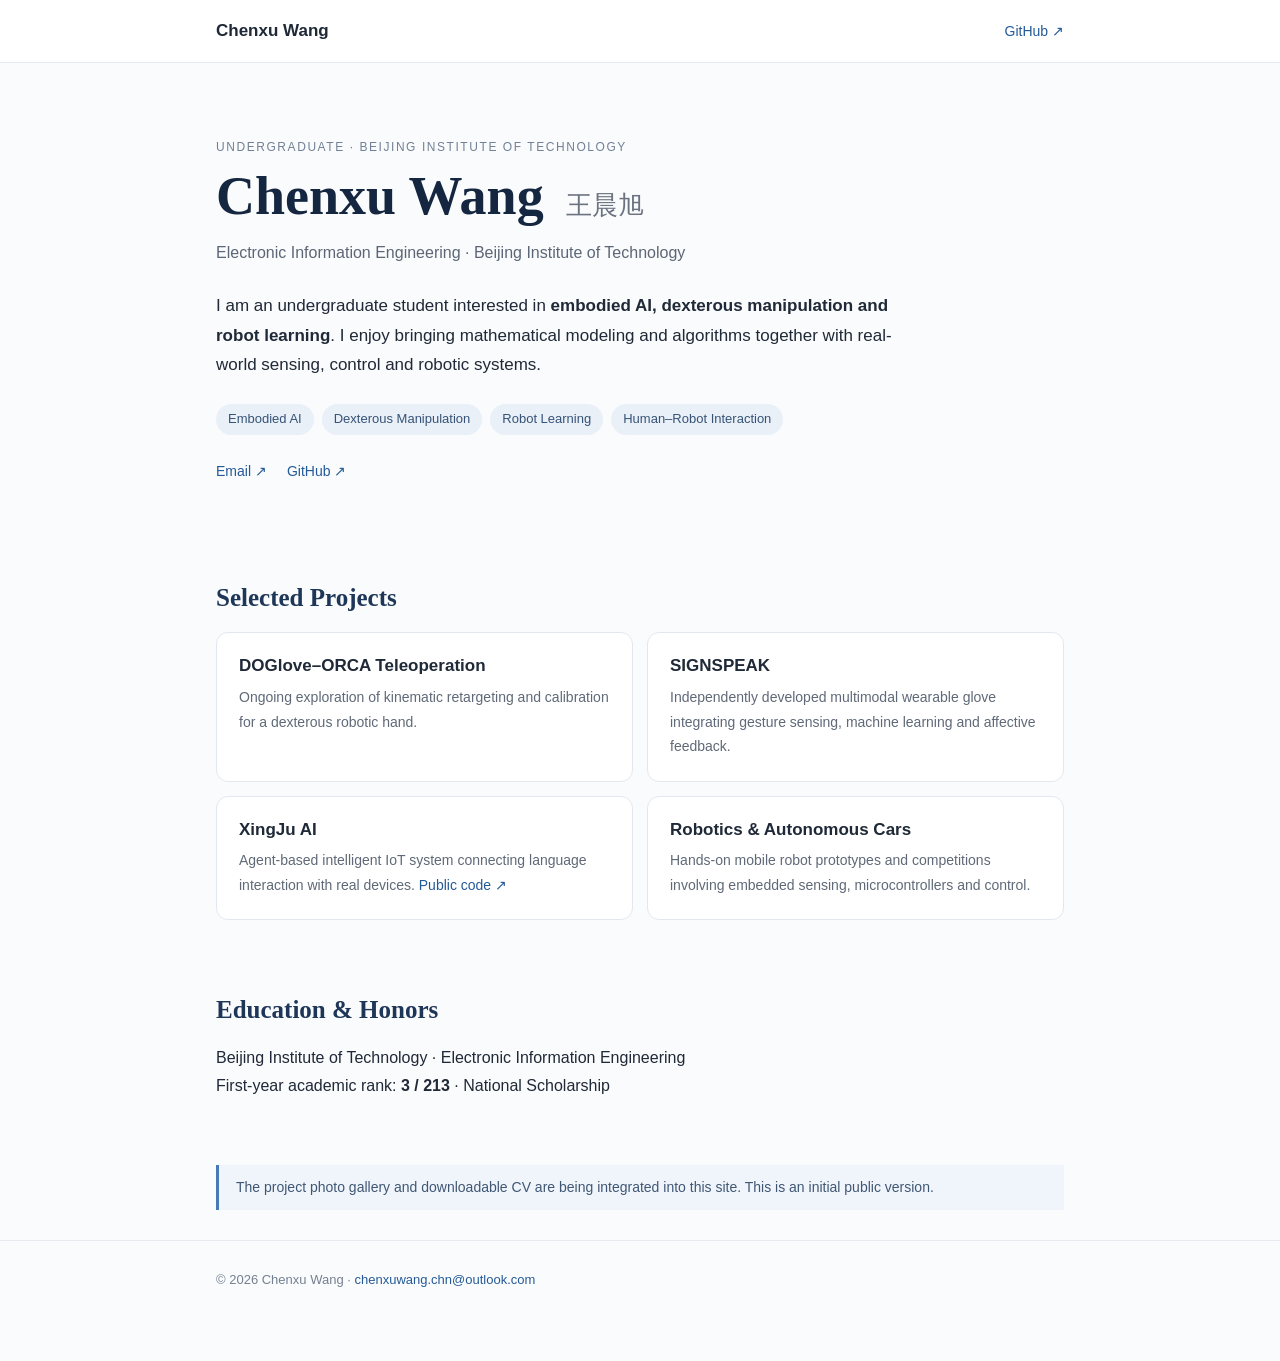
==== index.html @ 37753dcd "Publish initial academic homepage on GitHub Pages" ====
<!doctype html>
<html lang="en"><head><meta charset="utf-8"><meta name="viewport" content="width=device-width,initial-scale=1"><meta name="theme-color" content="#f9fafb">
<title>Chenxu Wang | Academic Homepage</title>
<meta name="description" content="Chenxu Wang, Electronic Information Engineering undergraduate at Beijing Institute of Technology. Interests: embodied AI, robot learning and dexterous manipulation.">
<style>:root{color-scheme:light}*{box-sizing:border-box}body{margin:0;background:#fafbfc;color:#1f2937;font:16px/1.75 -apple-system,BlinkMacSystemFont,"Segoe UI",Arial,"Microsoft YaHei",sans-serif}a{color:#245a97;text-decoration:none}a:hover{text-decoration:underline}.wrap{max-width:900px;margin:auto;padding:0 26px}nav{border-bottom:1px solid #e7ebf0;background:#fff}nav .wrap{display:flex;align-items:center;justify-content:space-between;padding-top:16px;padding-bottom:16px}nav strong{font-size:17px}nav a{font-size:14px}.hero{padding:74px 0 60px}.eyebrow{font-size:12px;letter-spacing:.13em;text-transform:uppercase;color:#718096}h1{margin:7px 0 2px;font:700 clamp(34px,5vw,54px)/1.15 Georgia,serif;color:#152640}.chinese{font:400 26px "Microsoft YaHei",sans-serif;color:#6b7280;margin-left:9px}.role{margin:12px 0 24px;color:#5c6676}.lead{max-width:680px;font-size:17px}.pills{display:flex;flex-wrap:wrap;gap:8px;margin:24px 0}.pills span{font-size:13px;padding:4px 12px;border-radius:20px;background:#eaf0f8;color:#355376}.actions{display:flex;gap:20px;flex-wrap:wrap;font-size:14px}section{padding:20px 0 35px}h2{font:700 25px Georgia,serif;color:#1e3657;margin-bottom:20px}.cards{display:grid;grid-template-columns:repeat(2,minmax(0,1fr));gap:14px}.card{background:white;border:1px solid #e3e8ee;border-radius:12px;padding:22px}.card h3{font-size:17px;line-height:1.35;margin:0 0 7px}.card p{margin:0;color:#5f6977;font-size:14px}.note{border-left:3px solid #4879b8;padding:10px 17px;background:#f0f5fc;color:#405773;font-size:14px}footer{margin:30px 0;border-top:1px solid #e5eaf0;padding:28px 0 40px;color:#748091;font-size:13px}@media(max-width:650px){.hero{padding:47px 0 28px}.cards{grid-template-columns:1fr}.chinese{display:block;margin:9px 0 0}}</style>
</head><body><nav><div class="wrap"><strong>Chenxu Wang</strong><a href="https://github.com/LucianWangChn">GitHub ↗</a></div></nav>
<main class="wrap"><div class="hero"><div class="eyebrow">Undergraduate · Beijing Institute of Technology</div><h1>Chenxu Wang <span class="chinese">王晨旭</span></h1>
<p class="role">Electronic Information Engineering · Beijing Institute of Technology</p>
<p class="lead">I am an undergraduate student interested in <strong>embodied AI, dexterous manipulation and robot learning</strong>. I enjoy bringing mathematical modeling and algorithms together with real-world sensing, control and robotic systems.</p>
<div class="pills"><span>Embodied AI</span><span>Dexterous Manipulation</span><span>Robot Learning</span><span>Human–Robot Interaction</span></div>
<div class="actions"><a href="mailto:chenxuwang.chn@outlook.com">Email ↗</a><a href="https://github.com/LucianWangChn">GitHub ↗</a></div>
</div><section><h2>Selected Projects</h2>
<div class="cards">
<article class="card"><h3>DOGlove–ORCA Teleoperation</h3><p>Ongoing exploration of kinematic retargeting and calibration for a dexterous robotic hand.</p></article>
<article class="card"><h3>SIGNSPEAK</h3><p>Independently developed multimodal wearable glove integrating gesture sensing, machine learning and affective feedback.</p></article>
<article class="card"><h3>XingJu AI</h3><p>Agent-based intelligent IoT system connecting language interaction with real devices. <a href="https://github.com/LucianWangChn/codearts-aiot-smart-space">Public code ↗</a></p></article>
<article class="card"><h3>Robotics &amp; Autonomous Cars</h3><p>Hands-on mobile robot prototypes and competitions involving embedded sensing, microcontrollers and control.</p></article>
</div></section><section><h2>Education &amp; Honors</h2><p>Beijing Institute of Technology · Electronic Information Engineering<br>First-year academic rank: <strong>3 / 213</strong> · National Scholarship</p></section>
<p class="note">The project photo gallery and downloadable CV are being integrated into this site. This is an initial public version.</p></main>
<footer><div class="wrap">© 2026 Chenxu Wang · <a href="mailto:chenxuwang.chn@outlook.com">chenxuwang.chn@outlook.com</a></div></footer></body></html>
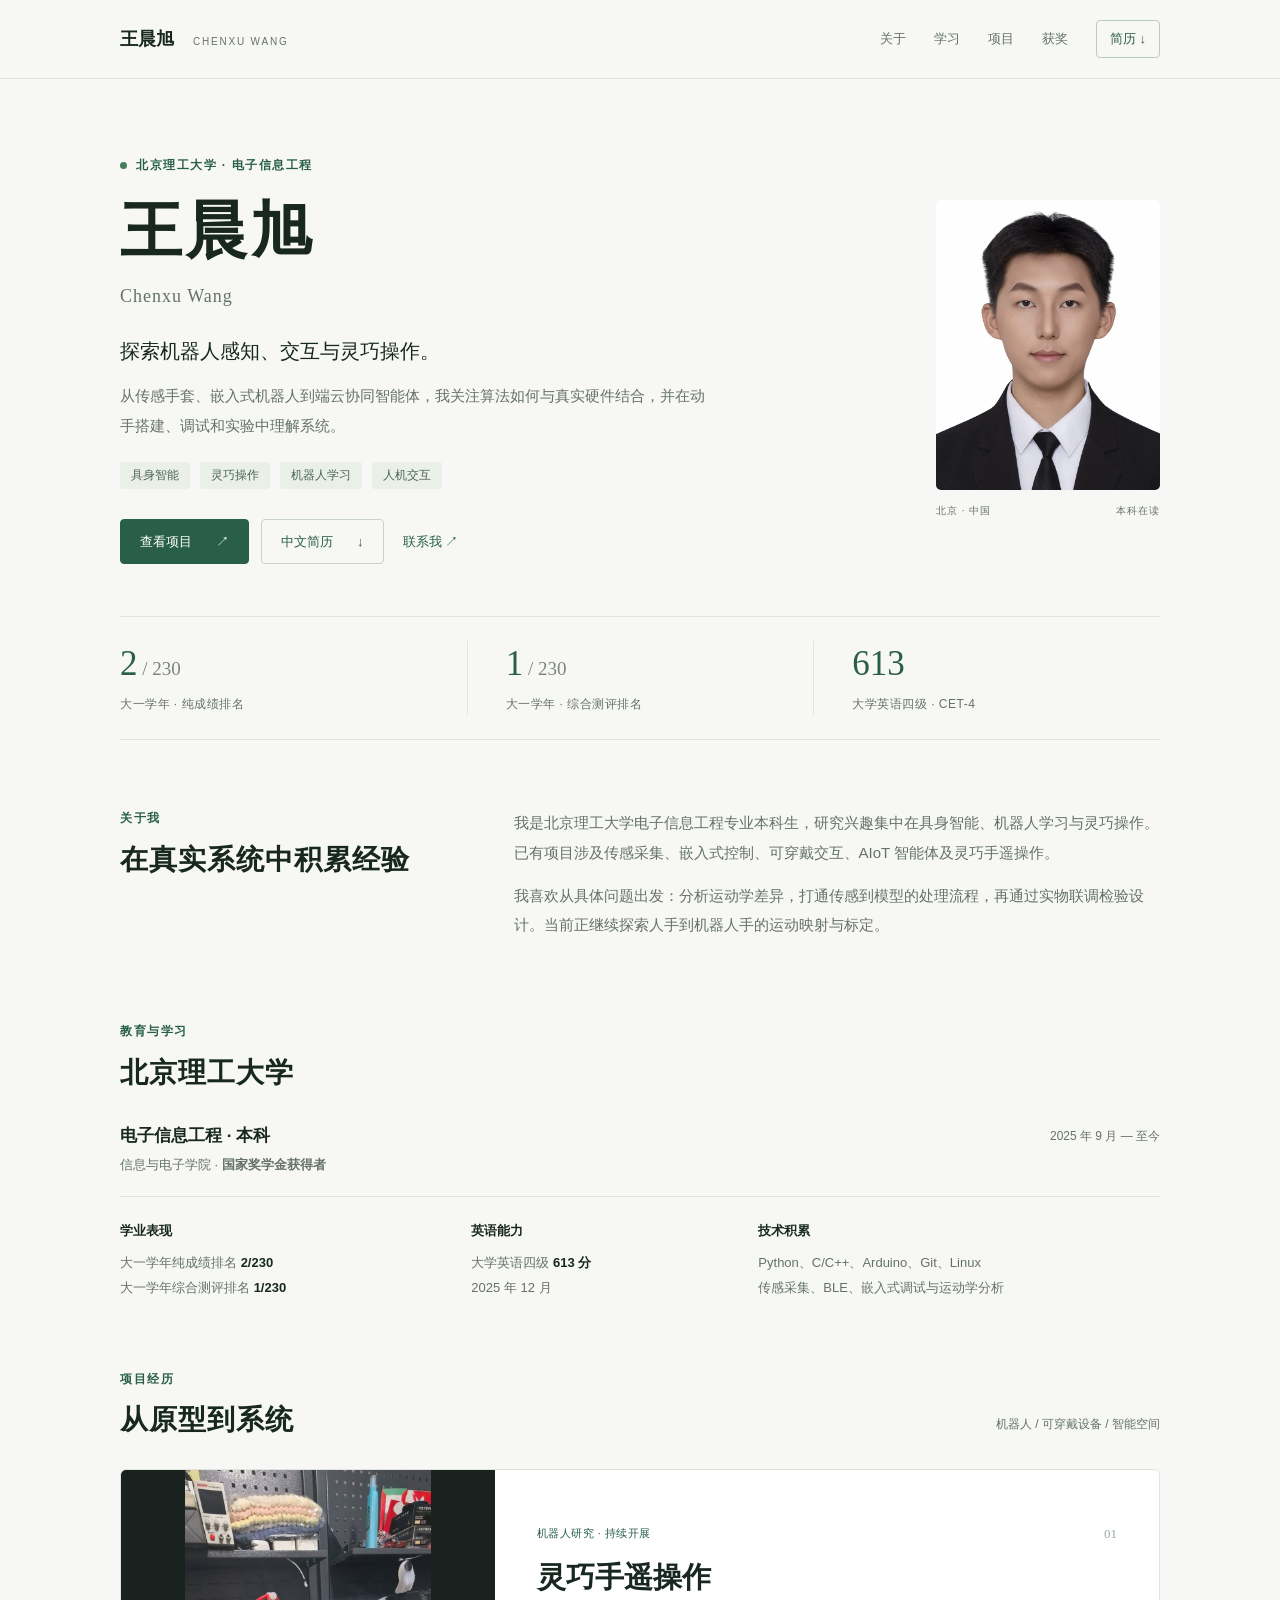
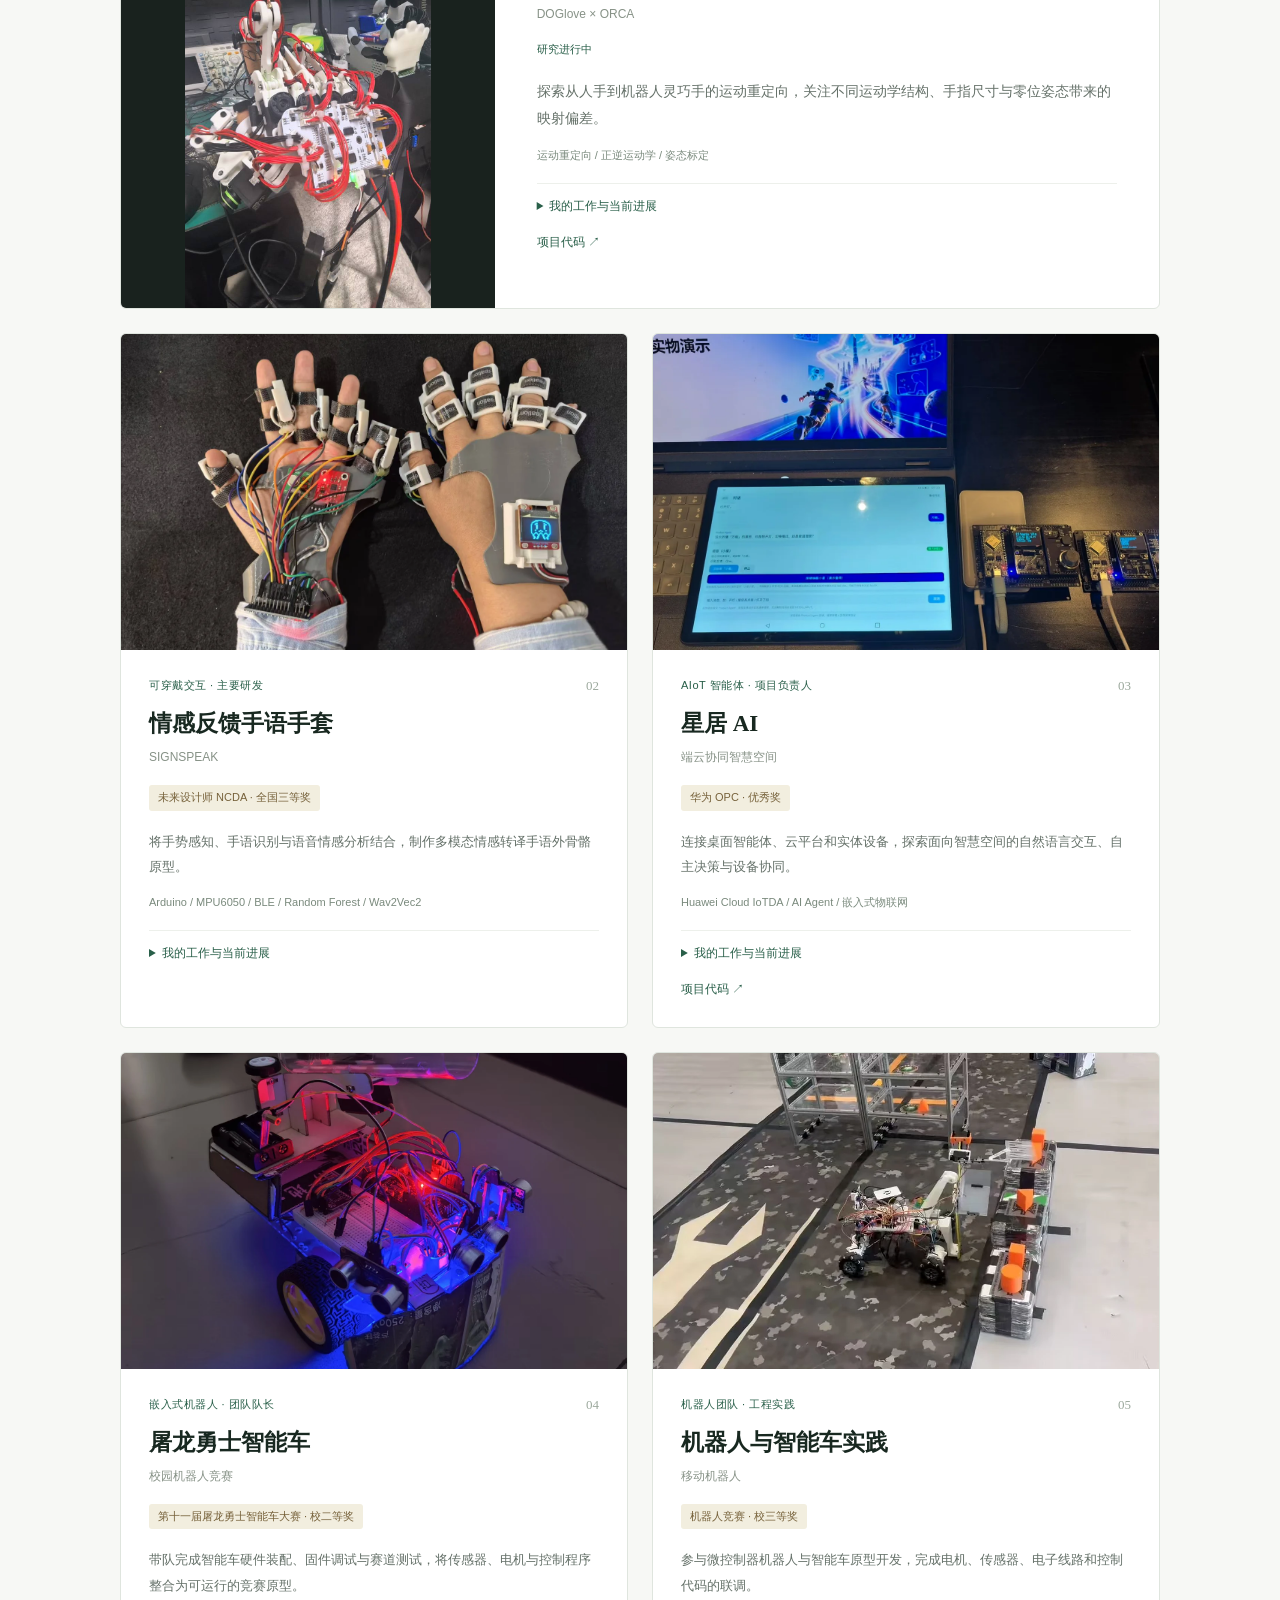
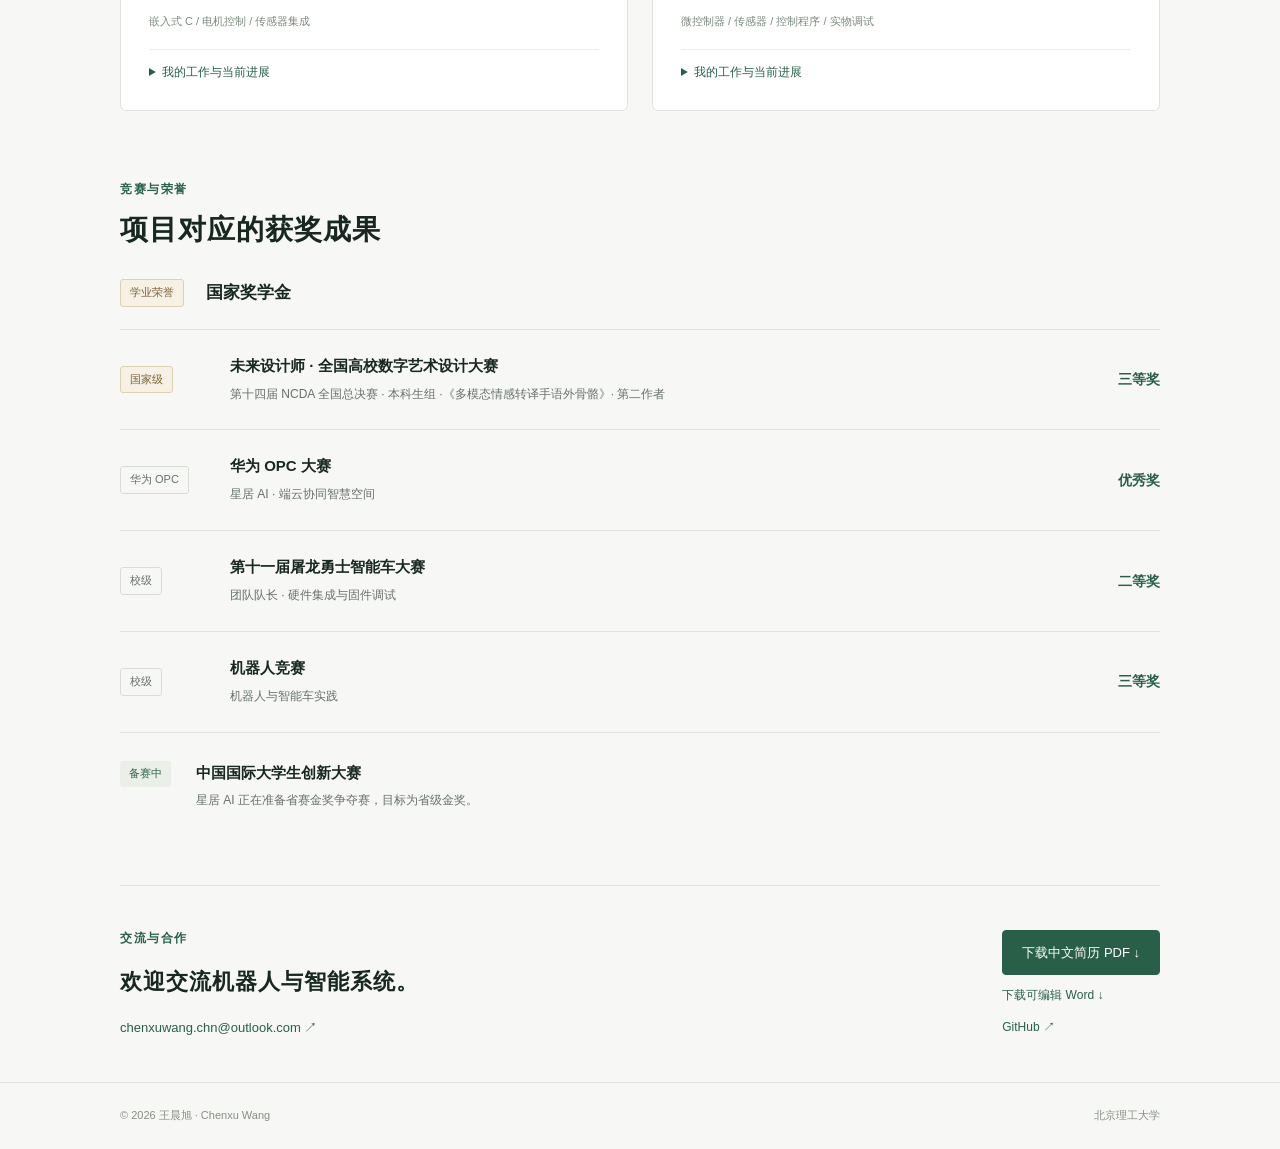
==== commit 50ae4c60: "Publish Chinese portfolio and one-page CV with verified honors" ====
--- a/index.html
+++ b/index.html
@@ -1,20 +1,69 @@
 <!doctype html>
-<html lang="en"><head><meta charset="utf-8"><meta name="viewport" content="width=device-width,initial-scale=1"><meta name="theme-color" content="#f9fafb">
-<title>Chenxu Wang | Academic Homepage</title>
-<meta name="description" content="Chenxu Wang, Electronic Information Engineering undergraduate at Beijing Institute of Technology. Interests: embodied AI, robot learning and dexterous manipulation.">
-<style>:root{color-scheme:light}*{box-sizing:border-box}body{margin:0;background:#fafbfc;color:#1f2937;font:16px/1.75 -apple-system,BlinkMacSystemFont,"Segoe UI",Arial,"Microsoft YaHei",sans-serif}a{color:#245a97;text-decoration:none}a:hover{text-decoration:underline}.wrap{max-width:900px;margin:auto;padding:0 26px}nav{border-bottom:1px solid #e7ebf0;background:#fff}nav .wrap{display:flex;align-items:center;justify-content:space-between;padding-top:16px;padding-bottom:16px}nav strong{font-size:17px}nav a{font-size:14px}.hero{padding:74px 0 60px}.eyebrow{font-size:12px;letter-spacing:.13em;text-transform:uppercase;color:#718096}h1{margin:7px 0 2px;font:700 clamp(34px,5vw,54px)/1.15 Georgia,serif;color:#152640}.chinese{font:400 26px "Microsoft YaHei",sans-serif;color:#6b7280;margin-left:9px}.role{margin:12px 0 24px;color:#5c6676}.lead{max-width:680px;font-size:17px}.pills{display:flex;flex-wrap:wrap;gap:8px;margin:24px 0}.pills span{font-size:13px;padding:4px 12px;border-radius:20px;background:#eaf0f8;color:#355376}.actions{display:flex;gap:20px;flex-wrap:wrap;font-size:14px}section{padding:20px 0 35px}h2{font:700 25px Georgia,serif;color:#1e3657;margin-bottom:20px}.cards{display:grid;grid-template-columns:repeat(2,minmax(0,1fr));gap:14px}.card{background:white;border:1px solid #e3e8ee;border-radius:12px;padding:22px}.card h3{font-size:17px;line-height:1.35;margin:0 0 7px}.card p{margin:0;color:#5f6977;font-size:14px}.note{border-left:3px solid #4879b8;padding:10px 17px;background:#f0f5fc;color:#405773;font-size:14px}footer{margin:30px 0;border-top:1px solid #e5eaf0;padding:28px 0 40px;color:#748091;font-size:13px}@media(max-width:650px){.hero{padding:47px 0 28px}.cards{grid-template-columns:1fr}.chinese{display:block;margin:9px 0 0}}</style>
-</head><body><nav><div class="wrap"><strong>Chenxu Wang</strong><a href="https://github.com/LucianWangChn">GitHub ↗</a></div></nav>
-<main class="wrap"><div class="hero"><div class="eyebrow">Undergraduate · Beijing Institute of Technology</div><h1>Chenxu Wang <span class="chinese">王晨旭</span></h1>
-<p class="role">Electronic Information Engineering · Beijing Institute of Technology</p>
-<p class="lead">I am an undergraduate student interested in <strong>embodied AI, dexterous manipulation and robot learning</strong>. I enjoy bringing mathematical modeling and algorithms together with real-world sensing, control and robotic systems.</p>
-<div class="pills"><span>Embodied AI</span><span>Dexterous Manipulation</span><span>Robot Learning</span><span>Human–Robot Interaction</span></div>
-<div class="actions"><a href="mailto:chenxuwang.chn@outlook.com">Email ↗</a><a href="https://github.com/LucianWangChn">GitHub ↗</a></div>
-</div><section><h2>Selected Projects</h2>
-<div class="cards">
-<article class="card"><h3>DOGlove–ORCA Teleoperation</h3><p>Ongoing exploration of kinematic retargeting and calibration for a dexterous robotic hand.</p></article>
-<article class="card"><h3>SIGNSPEAK</h3><p>Independently developed multimodal wearable glove integrating gesture sensing, machine learning and affective feedback.</p></article>
-<article class="card"><h3>XingJu AI</h3><p>Agent-based intelligent IoT system connecting language interaction with real devices. <a href="https://github.com/LucianWangChn/codearts-aiot-smart-space">Public code ↗</a></p></article>
-<article class="card"><h3>Robotics &amp; Autonomous Cars</h3><p>Hands-on mobile robot prototypes and competitions involving embedded sensing, microcontrollers and control.</p></article>
-</div></section><section><h2>Education &amp; Honors</h2><p>Beijing Institute of Technology · Electronic Information Engineering<br>First-year academic rank: <strong>3 / 213</strong> · National Scholarship</p></section>
-<p class="note">The project photo gallery and downloadable CV are being integrated into this site. This is an initial public version.</p></main>
-<footer><div class="wrap">© 2026 Chenxu Wang · <a href="mailto:chenxuwang.chn@outlook.com">chenxuwang.chn@outlook.com</a></div></footer></body></html>+<html lang="zh-CN">
+<head>
+  <meta charset="utf-8"><meta name="viewport" content="width=device-width, initial-scale=1">
+  <title>王晨旭 | 机器人与具身智能</title>
+  <meta name="description" content="王晨旭，北京理工大学电子信息工程本科生。关注具身智能、灵巧操作与机器人学习。项目经历、学习情况与中文简历。">
+  <meta name="theme-color" content="#f7f8f5"><link rel="canonical" href="https://lucianwangchn.github.io/">
+  <link rel="stylesheet" href="assets/style.css"><link rel="icon" type="image/svg+xml" href="favicon.svg">
+  <meta property="og:type" content="website"><meta property="og:locale" content="zh_CN">
+  <meta property="og:title" content="王晨旭 | 机器人与具身智能">
+  <meta property="og:description" content="北京理工大学电子信息工程本科生 · 项目经历与中文简历">
+  <meta property="og:image" content="https://lucianwangchn.github.io/assets/dexterity.jpg">
+</head>
+<body>
+<a class="skip-link" href="#main">跳转到正文</a>
+<header><div class="container navigation"><a class="brand" href="#top">王晨旭 <span>CHENXU WANG</span></a>
+<nav aria-label="主导航"><a href="#about">关于</a><a href="#education">学习</a><a href="#projects">项目</a><a href="#honors">获奖</a><a class="nav-cv" href="Chenxu_Wang_Academic_CV.pdf" download="王晨旭_中文简历.pdf">简历 ↓</a></nav></div></header>
+<main id="main"><div id="top" class="container">
+<section class="hero" aria-labelledby="name"><div class="hero-copy"><p class="eyebrow"><span class="status-dot"></span>北京理工大学 · 电子信息工程</p>
+<h1 id="name">王晨旭<span>Chenxu Wang</span></h1>
+<p class="hero-title">探索机器人感知、交互与灵巧操作。</p>
+<p class="intro">从传感手套、嵌入式机器人到端云协同智能体，我关注算法如何与真实硬件结合，并在动手搭建、调试和实验中理解系统。</p>
+<div class="interest-tags"><span>具身智能</span><span>灵巧操作</span><span>机器人学习</span><span>人机交互</span></div>
+<div class="hero-actions"><a class="button primary" href="#projects">查看项目 <span>↗</span></a><a class="button" href="Chenxu_Wang_Academic_CV.pdf" download="王晨旭_中文简历.pdf">中文简历 <span>↓</span></a><a class="email-link" href="mailto:chenxuwang.chn@outlook.com">联系我 ↗</a></div>
+</div><figure class="portrait"><img src="assets/headshot.webp" alt="王晨旭个人照片" width="750" height="1050" fetchpriority="high"><figcaption><span>北京 · 中国</span><span>本科在读</span></figcaption></figure></section>
+<section class="academic-strip" aria-label="大一学年学习成绩"><div><strong>2<span> / 230</span></strong><p>大一学年 · 纯成绩排名</p></div><div><strong>1<span> / 230</span></strong><p>大一学年 · 综合测评排名</p></div><div><strong>613</strong><p>大学英语四级 · CET-4</p></div></section>
+<section class="section about-section" id="about"><div class="section-heading"><p class="eyebrow">关于我</p><h2>在真实系统中积累经验</h2></div><div class="about-copy"><p>我是北京理工大学电子信息工程专业本科生，研究兴趣集中在具身智能、机器人学习与灵巧操作。已有项目涉及传感采集、嵌入式控制、可穿戴交互、AIoT 智能体及灵巧手遥操作。</p><p>我喜欢从具体问题出发：分析运动学差异，打通传感到模型的处理流程，再通过实物联调检验设计。当前正继续探索人手到机器人手的运动映射与标定。</p></div></section>
+<section class="section" id="education"><div class="section-heading"><p class="eyebrow">教育与学习</p><h2>北京理工大学</h2></div><div class="education-line"><div><h3>电子信息工程 · 本科</h3><p>信息与电子学院 · <strong>国家奖学金获得者</strong></p></div><span>2025 年 9 月 — 至今</span></div><div class="study-grid"><div><h3>学业表现</h3><p>大一学年纯成绩排名 <strong>2/230</strong><br>大一学年综合测评排名 <strong>1/230</strong></p></div><div><h3>英语能力</h3><p>大学英语四级 <strong>613 分</strong><br>2025 年 12 月</p></div><div><h3>技术积累</h3><p>Python、C/C++、Arduino、Git、Linux<br>传感采集、BLE、嵌入式调试与运动学分析</p></div></div></section>
+<section class="section" id="projects"><div class="section-heading inline-heading"><div><p class="eyebrow">项目经历</p><h2>从原型到系统</h2></div><p class="section-note">机器人 / 可穿戴设备 / 智能空间</p></div><div class="projects"><article class="project" id="dexterity">
+      <div class="project-media"><img src="assets/dexterity.jpg" alt="实验台上的 DOGlove 感知手套与 ORCA 灵巧手实物" loading="lazy" width="720" height="1280"></div>
+      <div class="project-body"><div class="project-top"><span class="category">机器人研究 · 持续开展</span><span class="project-number">01</span></div>
+      <h3>灵巧手遥操作</h3><p class="project-subtitle">DOGlove × ORCA</p><span class="research-status">研究进行中</span>
+      <p class="project-description">探索从人手到机器人灵巧手的运动重定向，关注不同运动学结构、手指尺寸与零位姿态带来的映射偏差。</p><p class="tech">运动重定向 / 正逆运动学 / 姿态标定</p>
+      <details><summary>我的工作与当前进展</summary><p>围绕抓握与捏合动作，开展坐标对齐、正逆运动学分析和多姿态标定；映射改进与定量验证仍在进行。</p></details><a class="text-link" href="https://github.com/LucianWangChn/doglove-orca-teleop" target="_blank" rel="noopener noreferrer">项目代码 <span aria-hidden="true">↗</span></a></div></article>
+<article class="project" id="signspeak">
+      <div class="project-media"><img src="assets/signspeak.webp" alt="情感反馈手语手套原型与传感电子组件" loading="lazy" width="1350" height="1012"></div>
+      <div class="project-body"><div class="project-top"><span class="category">可穿戴交互 · 主要研发</span><span class="project-number">02</span></div>
+      <h3>情感反馈手语手套</h3><p class="project-subtitle">SIGNSPEAK</p><span class="award">未来设计师 NCDA · 全国三等奖</span>
+      <p class="project-description">将手势感知、手语识别与语音情感分析结合，制作多模态情感转译手语外骨骼原型。</p><p class="tech">Arduino / MPU6050 / BLE / Random Forest / Wav2Vec2</p>
+      <details><summary>我的工作与当前进展</summary><p>主要完成嵌入式硬件、传感数据采集、模型训练和软件集成；三维建模与汇报材料由合作者支持。实时反馈的 BLE 通信可靠性仍在完善。</p></details></div></article>
+<article class="project" id="xingju">
+      <div class="project-media"><img src="assets/xingju.webp" alt="星居 AI 智慧空间系统实物与交互界面" loading="lazy" width="1350" height="1012"></div>
+      <div class="project-body"><div class="project-top"><span class="category">AIoT 智能体 · 项目负责人</span><span class="project-number">03</span></div>
+      <h3>星居 AI</h3><p class="project-subtitle">端云协同智慧空间</p><span class="award">华为 OPC · 优秀奖</span>
+      <p class="project-description">连接桌面智能体、云平台和实体设备，探索面向智慧空间的自然语言交互、自主决策与设备协同。</p><p class="tech">Huawei Cloud IoTDA / AI Agent / 嵌入式物联网</p>
+      <details><summary>我的工作与当前进展</summary><p>负责智能体记忆、决策逻辑、华为云 IoTDA 接入及系统集成。正在准备中国国际大学生创新大赛省赛金奖争夺赛。</p></details><a class="text-link" href="https://github.com/LucianWangChn/codearts-aiot-smart-space" target="_blank" rel="noopener noreferrer">项目代码 <span aria-hidden="true">↗</span></a></div></article>
+<article class="project" id="dragon">
+      <div class="project-media"><img src="assets/dragon.webp" alt="屠龙勇士智能车硬件原型" loading="lazy" width="1350" height="1012"></div>
+      <div class="project-body"><div class="project-top"><span class="category">嵌入式机器人 · 团队队长</span><span class="project-number">04</span></div>
+      <h3>屠龙勇士智能车</h3><p class="project-subtitle">校园机器人竞赛</p><span class="award">第十一届屠龙勇士智能车大赛 · 校二等奖</span>
+      <p class="project-description">带队完成智能车硬件装配、固件调试与赛道测试，将传感器、电机与控制程序整合为可运行的竞赛原型。</p><p class="tech">嵌入式 C / 电机控制 / 传感器集成</p>
+      <details><summary>我的工作与当前进展</summary><p>承担硬件集成、嵌入式调试和整车测试，围绕实际赛道迭代车辆运行表现。</p></details></div></article>
+<article class="project" id="rover">
+      <div class="project-media"><img src="assets/rover.webp" alt="机器人智能车在竞赛场地进行测试" loading="lazy" width="1350" height="1012"></div>
+      <div class="project-body"><div class="project-top"><span class="category">机器人团队 · 工程实践</span><span class="project-number">05</span></div>
+      <h3>机器人与智能车实践</h3><p class="project-subtitle">移动机器人</p><span class="award">机器人竞赛 · 校三等奖</span>
+      <p class="project-description">参与微控制器机器人与智能车原型开发，完成电机、传感器、电子线路和控制代码的联调。</p><p class="tech">微控制器 / 传感器 / 控制程序 / 实物调试</p>
+      <details><summary>我的工作与当前进展</summary><p>在实物测试中排查软硬件问题，积累嵌入式控制、模块联调与系统测试经验。</p></details></div></article></div></section>
+<section class="section" id="honors"><div class="section-heading"><p class="eyebrow">竞赛与荣誉</p><h2>项目对应的获奖成果</h2></div>
+<div class="academic-honor"><span class="honor-level national">学业荣誉</span><h3>国家奖学金</h3></div><div class="honor-list">
+<div class="honor-row"><span class="honor-level national">国家级</span><div><h3>未来设计师 · 全国高校数字艺术设计大赛</h3><p>第十四届 NCDA 全国总决赛 · 本科生组 ·《多模态情感转译手语外骨骼》· 第二作者</p></div><strong>三等奖</strong></div>
+<div class="honor-row"><span class="honor-level">华为 OPC</span><div><h3>华为 OPC 大赛</h3><p>星居 AI · 端云协同智慧空间</p></div><strong>优秀奖</strong></div>
+<div class="honor-row"><span class="honor-level">校级</span><div><h3>第十一届屠龙勇士智能车大赛</h3><p>团队队长 · 硬件集成与固件调试</p></div><strong>二等奖</strong></div>
+<div class="honor-row"><span class="honor-level">校级</span><div><h3>机器人竞赛</h3><p>机器人与智能车实践</p></div><strong>三等奖</strong></div>
+</div><div class="competition-progress"><span class="progress-label">备赛中</span><div><h3>中国国际大学生创新大赛</h3><p>星居 AI 正在准备省赛金奖争夺赛，目标为省级金奖。</p></div></div>
+</section>
+<section class="contact-section"><div><p class="eyebrow">交流与合作</p><h2>欢迎交流机器人与智能系统。</h2><a class="contact-email" href="mailto:chenxuwang.chn@outlook.com">chenxuwang.chn@outlook.com ↗</a></div><div class="download-links"><a class="button primary" href="Chenxu_Wang_Academic_CV.pdf" download="王晨旭_中文简历.pdf">下载中文简历 PDF ↓</a><a class="text-link" href="Chenxu_Wang_Academic_CV.docx" download="王晨旭_中文简历.docx">下载可编辑 Word ↓</a><a class="text-link" href="https://github.com/LucianWangChn" target="_blank" rel="noopener noreferrer">GitHub ↗</a></div></section>
+</div></main><footer><div class="container"><span>© 2026 王晨旭 · Chenxu Wang</span><span>北京理工大学</span></div></footer>
+</body></html>
--- a/assets/style.css
+++ b/assets/style.css
@@ -0,0 +1,12 @@
+:root{--bg:#f7f8f5;--paper:#fff;--ink:#182820;--muted:#657169;--green:#295f49;--line:#dfe5de;--soft:#eaf0e8;--serif:"Noto Serif SC","Songti SC","SimSun",serif;--sans:"Microsoft YaHei","PingFang SC",-apple-system,BlinkMacSystemFont,"Segoe UI",sans-serif}
+*{box-sizing:border-box}html{scroll-behavior:smooth;scroll-padding-top:100px}body{margin:0;color:var(--ink);background:var(--bg);font:15px/1.8 var(--sans);-webkit-font-smoothing:antialiased}a{color:var(--green);text-decoration:none}a:hover{color:#173e2f}a:focus-visible,summary:focus-visible{outline:3px solid #6b917a;outline-offset:5px}img{display:block;max-width:100%}.container{max-width:1136px;margin:auto;padding:0 48px}.skip-link{position:fixed;top:-80px;left:12px;padding:8px 18px;background:#fff;z-index:30}.skip-link:focus{top:12px}header{position:sticky;top:0;z-index:20;background:rgba(247,248,245,.96);border-bottom:1px solid var(--line);backdrop-filter:blur(14px)}.navigation{height:78px;display:flex;align-items:center;justify-content:space-between;gap:25px}.brand{font-size:18px;font-weight:700;color:var(--ink);white-space:nowrap}.brand span{font-size:10px;font-weight:500;letter-spacing:1.8px;margin-left:14px;color:var(--muted)}nav{display:flex;gap:28px;align-items:center}nav a{font-size:13px;color:var(--muted)}.nav-cv{border:1px solid #bccbbf;padding:6px 13px;border-radius:4px;color:var(--green)}
+.hero{display:grid;grid-template-columns:minmax(0,1fr) 224px;gap:80px;align-items:center;padding:76px 0 52px}.eyebrow{font-size:12px;font-weight:600;color:var(--green);letter-spacing:1.5px;margin:0 0 16px}.hero .eyebrow{display:flex;align-items:center;gap:9px}.status-dot{height:7px;width:7px;border-radius:100%;background:#427d57}h1{font:600 clamp(45px,5vw,62px)/1.25 var(--serif);letter-spacing:3px;margin:0 0 26px}h1 span{display:block;font:400 18px/1.4 Georgia,serif;letter-spacing:1px;margin-top:14px;color:var(--muted)}.hero-title{font-size:20px;line-height:1.6;font-weight:500;margin:0 0 14px}.intro{max-width:590px;color:var(--muted);margin:0;line-height:1.95}.interest-tags{display:flex;flex-wrap:wrap;gap:10px;margin:22px 0 30px}.interest-tags span{font-size:12px;padding:3px 11px;border-radius:3px;background:var(--soft);color:#4b6453}.hero-actions{display:flex;gap:12px;align-items:center;flex-wrap:wrap}.button{display:inline-flex;align-items:center;justify-content:center;gap:24px;min-height:45px;padding:8px 19px;border:1px solid #c8d3c8;border-radius:4px;font-size:13px;font-weight:500;transition:background .2s}.button:hover{background:#eaf0e8}.primary{background:var(--green);border-color:var(--green);color:white}.primary:hover{background:#1c4936;color:white}.email-link{font-size:13px;margin-left:7px}.portrait{margin:0;align-self:center}.portrait img{width:224px;height:290px;object-fit:cover;object-position:center 15%;border-radius:5px;filter:saturate(.85)}.portrait figcaption{display:flex;justify-content:space-between;font-size:10px;color:var(--muted);padding-top:12px;letter-spacing:1px}
+.academic-strip{display:grid;grid-template-columns:repeat(3,1fr);padding:24px 0;border-top:1px solid var(--line);border-bottom:1px solid var(--line)}.academic-strip>div{padding-left:38px;border-left:1px solid var(--line)}.academic-strip>div:first-child{padding-left:0;border-left:0}.academic-strip strong{font:500 35px/1.3 Georgia,serif;color:var(--green)}.academic-strip strong span{font-size:19px;color:#7b867b}.academic-strip p{font-size:12px;color:var(--muted);margin:7px 0 0;letter-spacing:.5px}
+.section{padding:68px 0 0;scroll-margin-top:100px}.section-heading{margin-bottom:28px}.section-heading .eyebrow{margin-bottom:10px}h2{font:600 28px/1.45 var(--serif);letter-spacing:1px;margin:0}h3{font-size:17px;font-weight:600;line-height:1.6;margin:0}.about-section{display:grid;grid-template-columns:34% 1fr;gap:40px}.about-copy p{color:var(--muted);margin:0 0 14px;line-height:1.95}.education-line{display:flex;justify-content:space-between;align-items:start;border-bottom:1px solid var(--line);padding-bottom:20px;gap:20px}.education-line p{color:var(--muted);margin:4px 0 0;font-size:13px}.education-line>span{font-size:12px;color:var(--muted);padding-top:4px}.study-grid{display:grid;grid-template-columns:1fr .8fr 1.25fr;gap:30px;padding-top:24px}.study-grid h3{font-size:13px}.study-grid p{font-size:13px;color:var(--muted);margin:8px 0 0;line-height:1.95}.study-grid strong{color:var(--ink);font-weight:600}.inline-heading{display:flex;justify-content:space-between;align-items:end;gap:20px}.section-note{font-size:12px;color:var(--muted);margin:0 0 5px}
+.projects{display:grid;grid-template-columns:1fr 1fr;gap:24px}.project{border:1px solid var(--line);background:var(--paper);border-radius:6px;overflow:hidden;min-width:0}.project-media{background:#e6ebe4;overflow:hidden;aspect-ratio:16/10}.project-media img{height:100%;width:100%;object-fit:cover;transition:transform .3s}.project:hover .project-media img{transform:scale(1.025)}.project-body{padding:26px 28px}.project-top{display:flex;justify-content:space-between;gap:10px;align-items:center;margin-bottom:10px}.category{font-size:11px;color:var(--green);letter-spacing:.5px}.project-number{font:13px Georgia,serif;color:#9ca99d}.project h3{font-size:23px;font-family:var(--serif)}.project-subtitle{font-size:12px;color:#879287;margin:4px 0 14px}.award{display:inline-block;padding:3px 9px;background:#f2eedf;color:#76613a;border-radius:3px;font-size:11px;line-height:1.75}.research-status{font-size:11px;color:var(--green)}.project-description{font-size:13px;line-height:1.95;color:var(--muted);margin:18px 0 13px}.tech{font-size:11px;line-height:1.9;color:#7a8a7d;margin:0}details{border-top:1px solid #edf0eb;padding-top:12px;margin-top:17px}summary{font-size:12px;color:var(--green);cursor:pointer}details p{font-size:12px;color:var(--muted);line-height:1.9;margin:12px 0 0}.text-link{display:inline-block;font-size:12px;margin-top:14px}.project:first-child{grid-column:1/-1;display:grid;grid-template-columns:36% 1fr}.project:first-child .project-media{aspect-ratio:auto;background:#19221e;min-height:438px;display:flex;align-items:center;justify-content:center}.project:first-child .project-media img{object-fit:contain;width:100%;height:438px}.project:first-child .project-body{display:flex;flex-direction:column;justify-content:center;padding:36px 42px}.project:first-child h3{font-size:29px}.project:first-child .project-description{font-size:14px}.project:first-child:hover .project-media img{transform:none}
+.honor-list{border-top:1px solid var(--line)}.honor-row{display:grid;grid-template-columns:85px minmax(0,1fr) 65px;gap:25px;align-items:center;padding:24px 0;border-bottom:1px solid var(--line)}.honor-row h3{font-size:15px}.honor-row p{font-size:12px;color:var(--muted);line-height:1.9;margin:5px 0 0}.honor-row>strong{font-size:14px;font-weight:600;text-align:right;color:var(--green)}.honor-level{font-size:11px;color:var(--muted);border:1px solid #d7dfd4;border-radius:3px;padding:3px 9px;justify-self:start}.national{color:#7a6238;border-color:#ddd1b4;background:#f6f1e4}.competition-progress{display:flex;gap:25px;align-items:start;padding-top:28px}.progress-label{color:var(--green);background:var(--soft);padding:3px 9px;font-size:11px;border-radius:3px;white-space:nowrap}.competition-progress h3{font-size:15px}.competition-progress p{margin:5px 0 0;color:var(--muted);font-size:12px}.contact-section{margin-top:74px;padding:42px 0;display:flex;align-items:center;justify-content:space-between;gap:35px;border-top:1px solid var(--line)}.contact-section h2{font-size:22px;margin-bottom:15px}.contact-email{font-size:13px;overflow-wrap:anywhere}.download-links{display:flex;flex-direction:column;align-items:start;flex-shrink:0}.download-links .text-link{margin-top:10px}footer{border-top:1px solid var(--line);font-size:11px;color:#859083}footer .container{display:flex;justify-content:space-between;gap:20px;padding-top:23px;padding-bottom:23px}
+@media(min-width:1400px){.hero{padding-top:90px;padding-bottom:64px}}@media(max-width:900px){.container{padding:0 30px}.hero{gap:38px;grid-template-columns:minmax(0,1fr) 190px}.portrait img{width:190px;height:260px}.brand span{display:none}nav{gap:20px}.about-section{grid-template-columns:1fr;gap:0}.study-grid{grid-template-columns:1fr 1fr}.study-grid>div:last-child{grid-column:1/-1}.project-body{padding:22px}.project:first-child .project-body{padding:30px}.honor-row{gap:16px}.contact-section h2{font-size:20px}}
+@media(max-width:600px){html{scroll-padding-top:105px}.container{padding:0 22px}.navigation{height:auto;min-height:92px;flex-direction:column;justify-content:center;gap:8px;padding-top:10px;padding-bottom:10px}.brand{font-size:17px}.brand span{display:inline;font-size:9px}nav{gap:21px;width:100%;justify-content:center}nav a{font-size:12px}.nav-cv{padding:3px 9px}.hero{padding:38px 0 30px;grid-template-columns:minmax(0,1fr) 82px;gap:12px;align-items:start}.hero-copy{grid-column:1/-1;grid-row:1}.hero .eyebrow{font-size:10px;letter-spacing:.6px;max-width:calc(100% - 90px)}h1{font-size:43px;margin-bottom:32px;max-width:calc(100% - 90px)}h1 span{font-size:14px;margin-top:10px}.portrait{grid-row:1;grid-column:2;margin-top:35px;align-self:start;z-index:1}.portrait img{width:82px;height:106px}.portrait figcaption{display:none}.hero-title{font-size:17px}.intro{font-size:13px}.interest-tags{gap:7px;margin:18px 0 22px}.interest-tags span{font-size:10px;padding:3px 8px}.hero-actions{gap:9px}.button{font-size:12px;padding:7px 13px;gap:17px;min-height:41px}.email-link{margin-left:0;font-size:12px}.academic-strip{padding:19px 0;gap:10px}.academic-strip>div{padding-left:12px}.academic-strip strong{font-size:26px}.academic-strip strong span{font-size:12px}.academic-strip p{font-size:10px;letter-spacing:0;line-height:1.6;min-height:32px}.section{padding-top:43px}.section-heading{margin-bottom:20px}.eyebrow{font-size:10px;margin-bottom:10px}h2{font-size:24px}.about-copy p{font-size:13px}.education-line{flex-direction:column;gap:6px}.study-grid{gap:18px}.study-grid p{font-size:12px}.inline-heading{display:block}.section-note{margin-top:10px;font-size:11px}.projects{grid-template-columns:1fr;gap:20px}.project:first-child{display:block}.project:first-child .project-media{min-height:0;height:350px}.project:first-child .project-media img{height:350px;width:100%;object-fit:contain}.project:first-child .project-body{padding:24px}.project:first-child h3{font-size:24px}.project:first-child .project-description{font-size:13px}.project-body{padding:24px}.project h3{font-size:22px}.honor-row{grid-template-columns:70px minmax(0,1fr) 47px;gap:10px;padding:20px 0}.honor-row h3{font-size:13px}.honor-row p{font-size:11px}.honor-row>strong{font-size:12px}.honor-level{font-size:10px;padding:3px 6px}.competition-progress{gap:15px}.competition-progress h3{font-size:13px}.competition-progress p{font-size:11px}.contact-section{flex-direction:column;align-items:start;margin-top:48px;padding:30px 0;gap:22px}.contact-section h2{font-size:20px}.contact-email{font-size:12px}.download-links{width:100%}footer .container{font-size:10px;padding-top:18px;padding-bottom:18px}}
+@media(prefers-reduced-motion:reduce){html{scroll-behavior:auto}*{transition:none!important}}
+.academic-honor{display:flex;gap:22px;align-items:center;margin-bottom:22px}.academic-honor h3{font-size:17px}
+@media print{header,.hero-actions,.download-links,footer,.contact-section{display:none}body{background:#fff}.container{max-width:none;padding:0}.hero{padding-top:0}.section{padding-top:24px}.project{break-inside:avoid}.project-media{max-height:160px}.project:first-child .project-media,.project:first-child .project-media img{height:230px;min-height:0}details{display:none}a{color:inherit}}
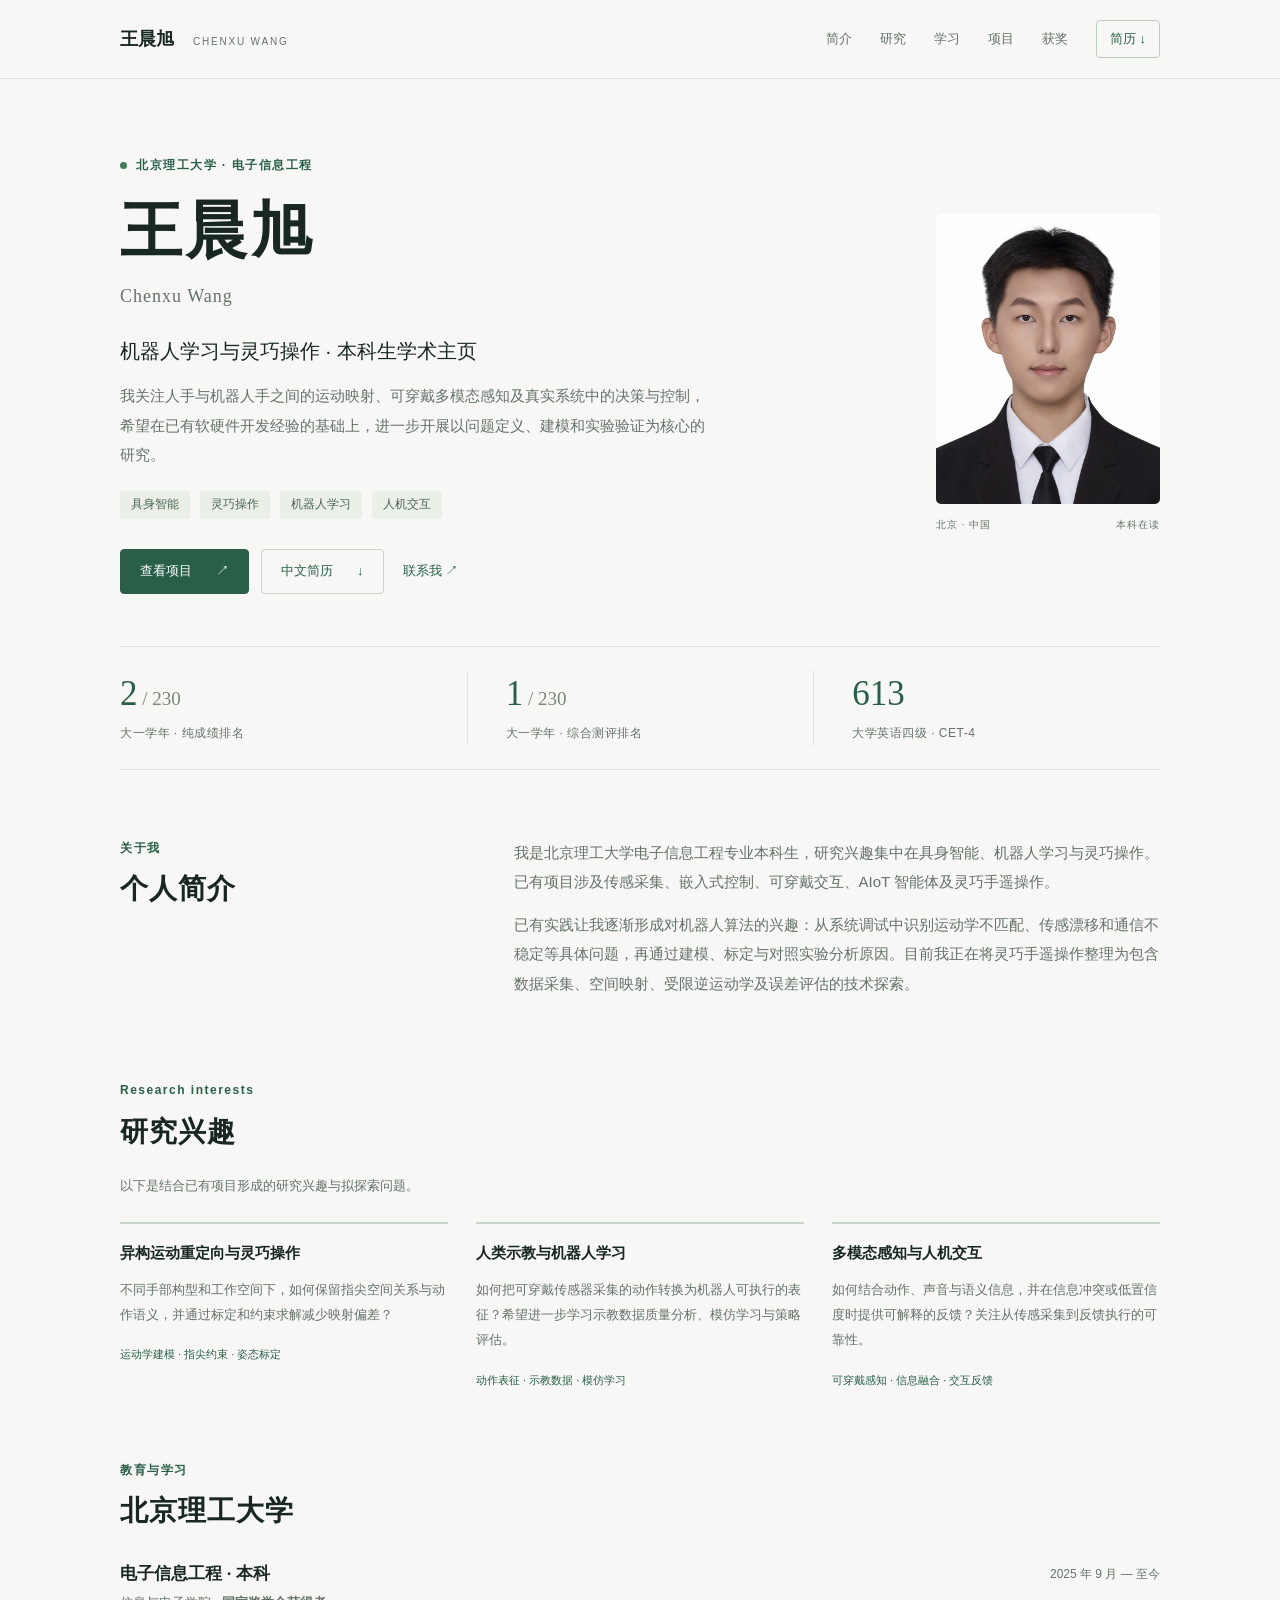
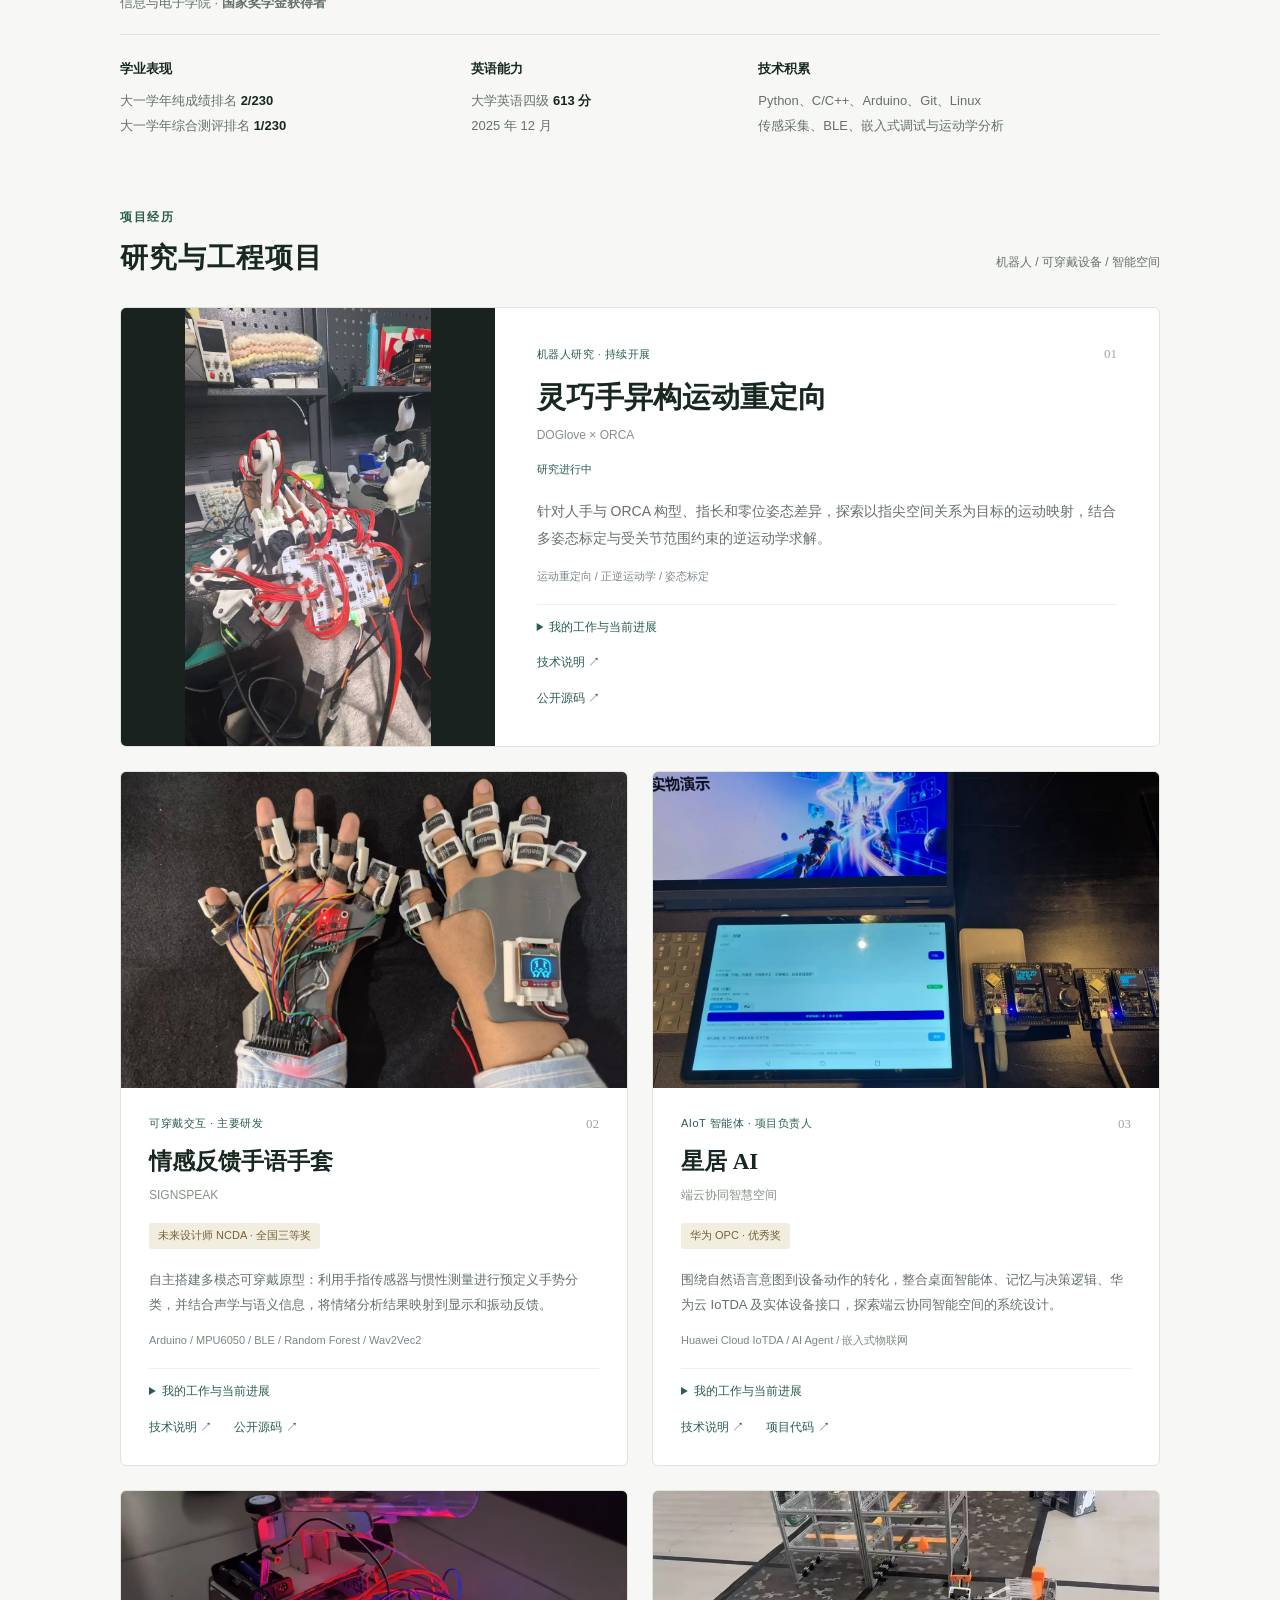
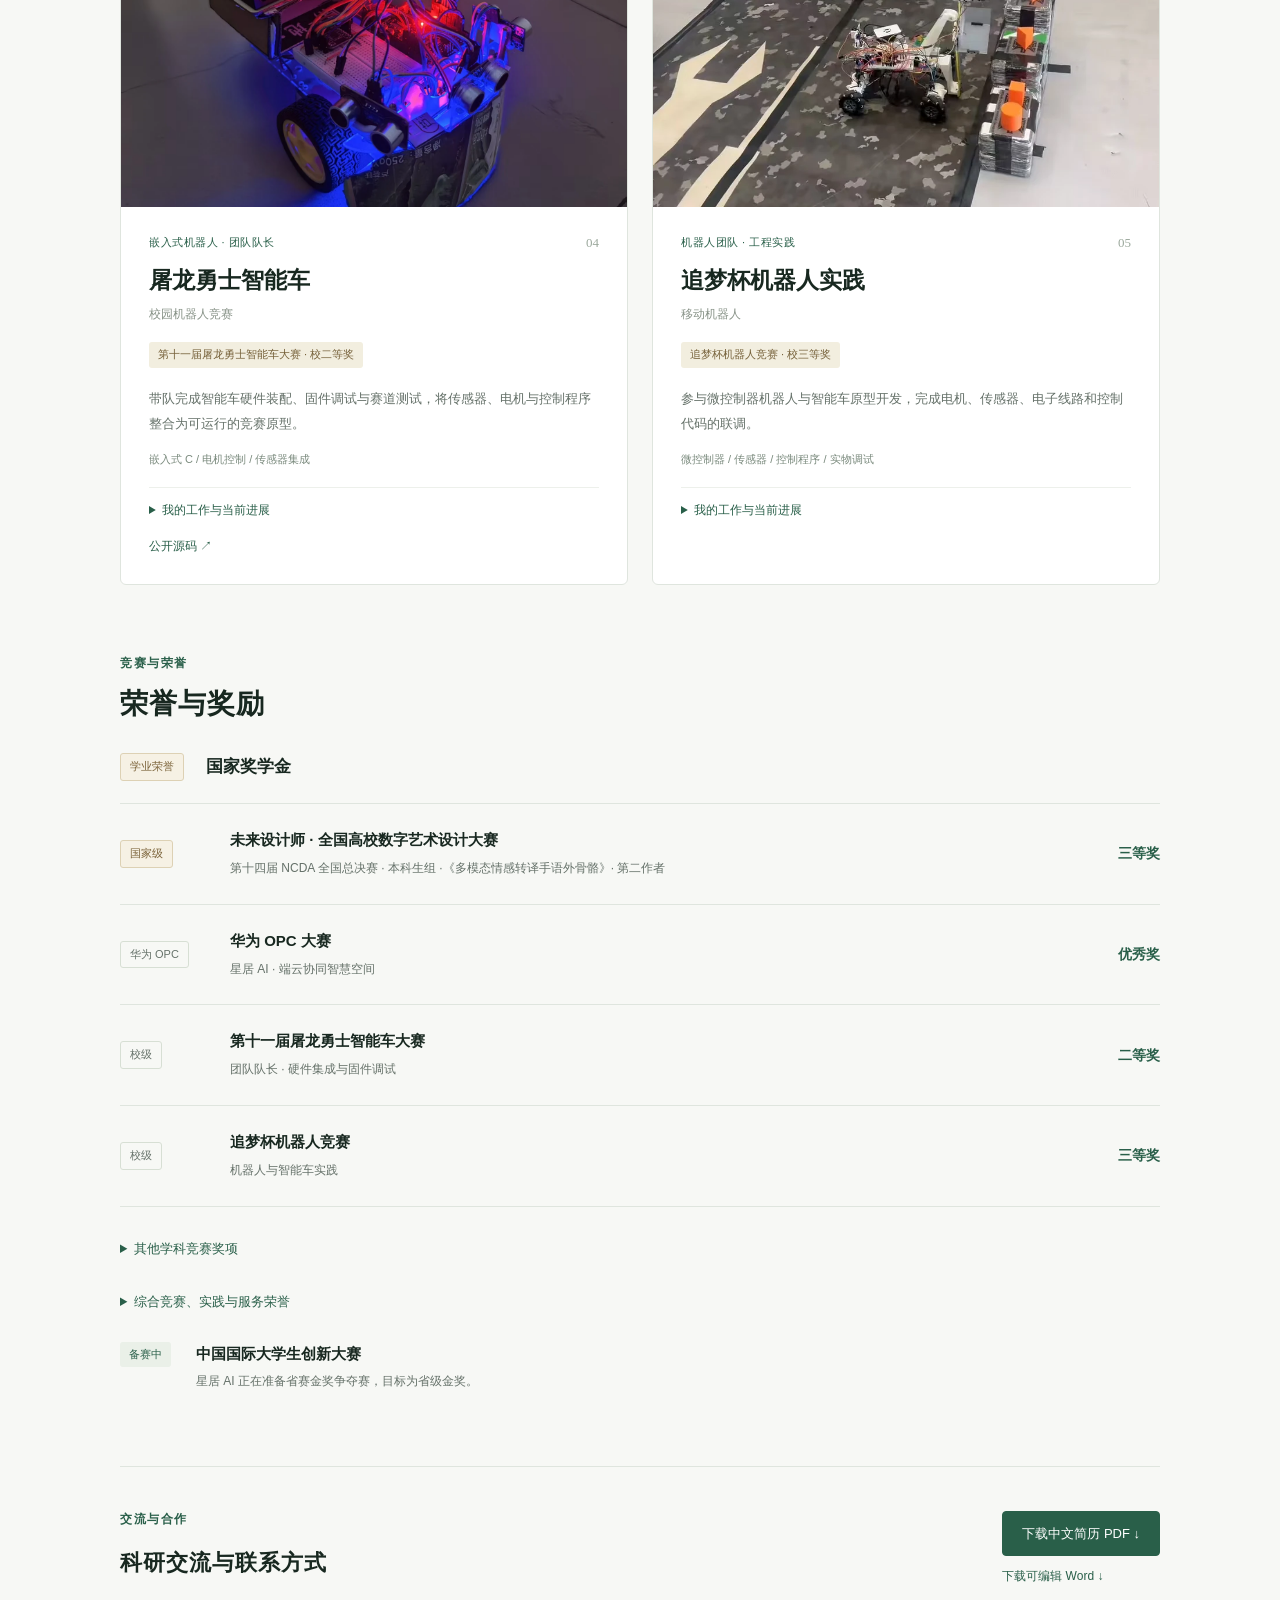
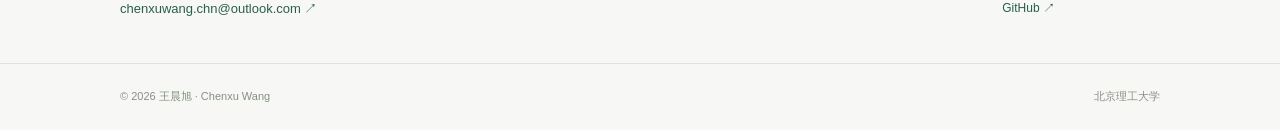
==== commit 7e5b9cc9: "Expand academic portfolio with research notes and public source links" ====
--- a/index.html
+++ b/index.html
@@ -14,56 +14,86 @@
 <body>
 <a class="skip-link" href="#main">跳转到正文</a>
 <header><div class="container navigation"><a class="brand" href="#top">王晨旭 <span>CHENXU WANG</span></a>
-<nav aria-label="主导航"><a href="#about">关于</a><a href="#education">学习</a><a href="#projects">项目</a><a href="#honors">获奖</a><a class="nav-cv" href="Chenxu_Wang_Academic_CV.pdf" download="王晨旭_中文简历.pdf">简历 ↓</a></nav></div></header>
+<nav aria-label="主导航"><a href="#about">简介</a><a href="#research">研究</a><a href="#education">学习</a><a href="#projects">项目</a><a href="#honors">获奖</a><a class="nav-cv" href="Chenxu_Wang_Academic_CV.pdf" download="王晨旭_中文简历.pdf">简历 ↓</a></nav></div></header>
 <main id="main"><div id="top" class="container">
 <section class="hero" aria-labelledby="name"><div class="hero-copy"><p class="eyebrow"><span class="status-dot"></span>北京理工大学 · 电子信息工程</p>
 <h1 id="name">王晨旭<span>Chenxu Wang</span></h1>
-<p class="hero-title">探索机器人感知、交互与灵巧操作。</p>
-<p class="intro">从传感手套、嵌入式机器人到端云协同智能体，我关注算法如何与真实硬件结合，并在动手搭建、调试和实验中理解系统。</p>
+<p class="hero-title">机器人学习与灵巧操作 · 本科生学术主页</p>
+<p class="intro">我关注人手与机器人手之间的运动映射、可穿戴多模态感知及真实系统中的决策与控制，希望在已有软硬件开发经验的基础上，进一步开展以问题定义、建模和实验验证为核心的研究。</p>
 <div class="interest-tags"><span>具身智能</span><span>灵巧操作</span><span>机器人学习</span><span>人机交互</span></div>
 <div class="hero-actions"><a class="button primary" href="#projects">查看项目 <span>↗</span></a><a class="button" href="Chenxu_Wang_Academic_CV.pdf" download="王晨旭_中文简历.pdf">中文简历 <span>↓</span></a><a class="email-link" href="mailto:chenxuwang.chn@outlook.com">联系我 ↗</a></div>
 </div><figure class="portrait"><img src="assets/headshot.webp" alt="王晨旭个人照片" width="750" height="1050" fetchpriority="high"><figcaption><span>北京 · 中国</span><span>本科在读</span></figcaption></figure></section>
 <section class="academic-strip" aria-label="大一学年学习成绩"><div><strong>2<span> / 230</span></strong><p>大一学年 · 纯成绩排名</p></div><div><strong>1<span> / 230</span></strong><p>大一学年 · 综合测评排名</p></div><div><strong>613</strong><p>大学英语四级 · CET-4</p></div></section>
-<section class="section about-section" id="about"><div class="section-heading"><p class="eyebrow">关于我</p><h2>在真实系统中积累经验</h2></div><div class="about-copy"><p>我是北京理工大学电子信息工程专业本科生，研究兴趣集中在具身智能、机器人学习与灵巧操作。已有项目涉及传感采集、嵌入式控制、可穿戴交互、AIoT 智能体及灵巧手遥操作。</p><p>我喜欢从具体问题出发：分析运动学差异，打通传感到模型的处理流程，再通过实物联调检验设计。当前正继续探索人手到机器人手的运动映射与标定。</p></div></section>
+<section class="section about-section" id="about"><div class="section-heading"><p class="eyebrow">关于我</p><h2>个人简介</h2></div><div class="about-copy"><p>我是北京理工大学电子信息工程专业本科生，研究兴趣集中在具身智能、机器人学习与灵巧操作。已有项目涉及传感采集、嵌入式控制、可穿戴交互、AIoT 智能体及灵巧手遥操作。</p><p>已有实践让我逐渐形成对机器人算法的兴趣：从系统调试中识别运动学不匹配、传感漂移和通信不稳定等具体问题，再通过建模、标定与对照实验分析原因。目前我正在将灵巧手遥操作整理为包含数据采集、空间映射、受限逆运动学及误差评估的技术探索。</p></div></section>
+<section class="section" id="research"><div class="section-heading"><p class="eyebrow">Research interests</p><h2>研究兴趣</h2></div><p class="research-intro">以下是结合已有项目形成的研究兴趣与拟探索问题。</p><div class="research-grid">
+<article><h3>异构运动重定向与灵巧操作</h3><p>不同手部构型和工作空间下，如何保留指尖空间关系与动作语义，并通过标定和约束求解减少映射偏差？</p><span>运动学建模 · 指尖约束 · 姿态标定</span></article>
+<article><h3>人类示教与机器人学习</h3><p>如何把可穿戴传感器采集的动作转换为机器人可执行的表征？希望进一步学习示教数据质量分析、模仿学习与策略评估。</p><span>动作表征 · 示教数据 · 模仿学习</span></article>
+<article><h3>多模态感知与人机交互</h3><p>如何结合动作、声音与语义信息，并在信息冲突或低置信度时提供可解释的反馈？关注从传感采集到反馈执行的可靠性。</p><span>可穿戴感知 · 信息融合 · 交互反馈</span></article>
+</div></section>
 <section class="section" id="education"><div class="section-heading"><p class="eyebrow">教育与学习</p><h2>北京理工大学</h2></div><div class="education-line"><div><h3>电子信息工程 · 本科</h3><p>信息与电子学院 · <strong>国家奖学金获得者</strong></p></div><span>2025 年 9 月 — 至今</span></div><div class="study-grid"><div><h3>学业表现</h3><p>大一学年纯成绩排名 <strong>2/230</strong><br>大一学年综合测评排名 <strong>1/230</strong></p></div><div><h3>英语能力</h3><p>大学英语四级 <strong>613 分</strong><br>2025 年 12 月</p></div><div><h3>技术积累</h3><p>Python、C/C++、Arduino、Git、Linux<br>传感采集、BLE、嵌入式调试与运动学分析</p></div></div></section>
-<section class="section" id="projects"><div class="section-heading inline-heading"><div><p class="eyebrow">项目经历</p><h2>从原型到系统</h2></div><p class="section-note">机器人 / 可穿戴设备 / 智能空间</p></div><div class="projects"><article class="project" id="dexterity">
+<section class="section" id="projects"><div class="section-heading inline-heading"><div><p class="eyebrow">项目经历</p><h2>研究与工程项目</h2></div><p class="section-note">机器人 / 可穿戴设备 / 智能空间</p></div><div class="projects"><article class="project" id="dexterity">
       <div class="project-media"><img src="assets/dexterity.jpg" alt="实验台上的 DOGlove 感知手套与 ORCA 灵巧手实物" loading="lazy" width="720" height="1280"></div>
       <div class="project-body"><div class="project-top"><span class="category">机器人研究 · 持续开展</span><span class="project-number">01</span></div>
-      <h3>灵巧手遥操作</h3><p class="project-subtitle">DOGlove × ORCA</p><span class="research-status">研究进行中</span>
-      <p class="project-description">探索从人手到机器人灵巧手的运动重定向，关注不同运动学结构、手指尺寸与零位姿态带来的映射偏差。</p><p class="tech">运动重定向 / 正逆运动学 / 姿态标定</p>
-      <details><summary>我的工作与当前进展</summary><p>围绕抓握与捏合动作，开展坐标对齐、正逆运动学分析和多姿态标定；映射改进与定量验证仍在进行。</p></details><a class="text-link" href="https://github.com/LucianWangChn/doglove-orca-teleop" target="_blank" rel="noopener noreferrer">项目代码 <span aria-hidden="true">↗</span></a></div></article>
+      <h3>灵巧手异构运动重定向</h3><p class="project-subtitle">DOGlove × ORCA</p><span class="research-status">研究进行中</span>
+      <p class="project-description">针对人手与 ORCA 构型、指长和零位姿态差异，探索以指尖空间关系为目标的运动映射，结合多姿态标定与受关节范围约束的逆运动学求解。</p><p class="tech">运动重定向 / 正逆运动学 / 姿态标定</p>
+      <details><summary>我的工作与当前进展</summary><p>完成掌坐标对齐、平手锚定、逐指映射与弱姿态偏好的实现与分析；建立离线数据划分、姿态留出、保留测试及仿真回放流程。</p></details><a class="text-link technical-link" href="projects/dexterity.html">技术说明 <span aria-hidden="true">↗</span></a><a class="text-link source-link" href="https://github.com/LucianWangChn/doglove-orca-retargeting" target="_blank" rel="noopener noreferrer">公开源码 ↗</a></div></article>
 <article class="project" id="signspeak">
       <div class="project-media"><img src="assets/signspeak.webp" alt="情感反馈手语手套原型与传感电子组件" loading="lazy" width="1350" height="1012"></div>
       <div class="project-body"><div class="project-top"><span class="category">可穿戴交互 · 主要研发</span><span class="project-number">02</span></div>
       <h3>情感反馈手语手套</h3><p class="project-subtitle">SIGNSPEAK</p><span class="award">未来设计师 NCDA · 全国三等奖</span>
-      <p class="project-description">将手势感知、手语识别与语音情感分析结合，制作多模态情感转译手语外骨骼原型。</p><p class="tech">Arduino / MPU6050 / BLE / Random Forest / Wav2Vec2</p>
-      <details><summary>我的工作与当前进展</summary><p>主要完成嵌入式硬件、传感数据采集、模型训练和软件集成；三维建模与汇报材料由合作者支持。实时反馈的 BLE 通信可靠性仍在完善。</p></details></div></article>
+      <p class="project-description">自主搭建多模态可穿戴原型：利用手指传感器与惯性测量进行预定义手势分类，并结合声学与语义信息，将情绪分析结果映射到显示和振动反馈。</p><p class="tech">Arduino / MPU6050 / BLE / Random Forest / Wav2Vec2</p>
+      <details><summary>我的工作与当前进展</summary><p>除三维建模与 PPT 外，主要独立完成硬件、Arduino 固件、BLE 采集、随机森林训练及声学/语义分析集成。形成传感采集—训练—预测流程，获得未来设计师全国三等奖。</p></details><a class="text-link technical-link" href="projects/signspeak.html">技术说明 <span aria-hidden="true">↗</span></a><a class="text-link source-link" href="https://github.com/LucianWangChn/signspeak-glove" target="_blank" rel="noopener noreferrer">公开源码 ↗</a></div></article>
 <article class="project" id="xingju">
       <div class="project-media"><img src="assets/xingju.webp" alt="星居 AI 智慧空间系统实物与交互界面" loading="lazy" width="1350" height="1012"></div>
       <div class="project-body"><div class="project-top"><span class="category">AIoT 智能体 · 项目负责人</span><span class="project-number">03</span></div>
       <h3>星居 AI</h3><p class="project-subtitle">端云协同智慧空间</p><span class="award">华为 OPC · 优秀奖</span>
-      <p class="project-description">连接桌面智能体、云平台和实体设备，探索面向智慧空间的自然语言交互、自主决策与设备协同。</p><p class="tech">Huawei Cloud IoTDA / AI Agent / 嵌入式物联网</p>
-      <details><summary>我的工作与当前进展</summary><p>负责智能体记忆、决策逻辑、华为云 IoTDA 接入及系统集成。正在准备中国国际大学生创新大赛省赛金奖争夺赛。</p></details><a class="text-link" href="https://github.com/LucianWangChn/codearts-aiot-smart-space" target="_blank" rel="noopener noreferrer">项目代码 <span aria-hidden="true">↗</span></a></div></article>
+      <p class="project-description">围绕自然语言意图到设备动作的转化，整合桌面智能体、记忆与决策逻辑、华为云 IoTDA 及实体设备接口，探索端云协同智能空间的系统设计。</p><p class="tech">Huawei Cloud IoTDA / AI Agent / 嵌入式物联网</p>
+      <details><summary>我的工作与当前进展</summary><p>担任项目负责人，负责桌面侧智能体、状态与偏好记忆、设备接口和联调。通过区分命令解释、动作派发与设备状态回读，分析系统执行与反馈之间的边界。</p></details><a class="text-link technical-link" href="projects/xingju.html">技术说明 <span aria-hidden="true">↗</span></a><a class="text-link" href="https://github.com/LucianWangChn/codearts-aiot-smart-space" target="_blank" rel="noopener noreferrer">项目代码 <span aria-hidden="true">↗</span></a></div></article>
 <article class="project" id="dragon">
       <div class="project-media"><img src="assets/dragon.webp" alt="屠龙勇士智能车硬件原型" loading="lazy" width="1350" height="1012"></div>
       <div class="project-body"><div class="project-top"><span class="category">嵌入式机器人 · 团队队长</span><span class="project-number">04</span></div>
       <h3>屠龙勇士智能车</h3><p class="project-subtitle">校园机器人竞赛</p><span class="award">第十一届屠龙勇士智能车大赛 · 校二等奖</span>
       <p class="project-description">带队完成智能车硬件装配、固件调试与赛道测试，将传感器、电机与控制程序整合为可运行的竞赛原型。</p><p class="tech">嵌入式 C / 电机控制 / 传感器集成</p>
-      <details><summary>我的工作与当前进展</summary><p>承担硬件集成、嵌入式调试和整车测试，围绕实际赛道迭代车辆运行表现。</p></details></div></article>
+      <details><summary>我的工作与当前进展</summary><p>承担硬件集成、嵌入式调试和整车测试，围绕实际赛道迭代车辆运行表现。</p></details><a class="text-link source-link" href="https://github.com/LucianWangChn/dragon-slayer-rover" target="_blank" rel="noopener noreferrer">公开源码 ↗</a></div></article>
 <article class="project" id="rover">
       <div class="project-media"><img src="assets/rover.webp" alt="机器人智能车在竞赛场地进行测试" loading="lazy" width="1350" height="1012"></div>
       <div class="project-body"><div class="project-top"><span class="category">机器人团队 · 工程实践</span><span class="project-number">05</span></div>
-      <h3>机器人与智能车实践</h3><p class="project-subtitle">移动机器人</p><span class="award">机器人竞赛 · 校三等奖</span>
+      <h3>追梦杯机器人实践</h3><p class="project-subtitle">移动机器人</p><span class="award">追梦杯机器人竞赛 · 校三等奖</span>
       <p class="project-description">参与微控制器机器人与智能车原型开发，完成电机、传感器、电子线路和控制代码的联调。</p><p class="tech">微控制器 / 传感器 / 控制程序 / 实物调试</p>
       <details><summary>我的工作与当前进展</summary><p>在实物测试中排查软硬件问题，积累嵌入式控制、模块联调与系统测试经验。</p></details></div></article></div></section>
-<section class="section" id="honors"><div class="section-heading"><p class="eyebrow">竞赛与荣誉</p><h2>项目对应的获奖成果</h2></div>
+<section class="section" id="honors"><div class="section-heading"><p class="eyebrow">竞赛与荣誉</p><h2>荣誉与奖励</h2></div>
 <div class="academic-honor"><span class="honor-level national">学业荣誉</span><h3>国家奖学金</h3></div><div class="honor-list">
 <div class="honor-row"><span class="honor-level national">国家级</span><div><h3>未来设计师 · 全国高校数字艺术设计大赛</h3><p>第十四届 NCDA 全国总决赛 · 本科生组 ·《多模态情感转译手语外骨骼》· 第二作者</p></div><strong>三等奖</strong></div>
 <div class="honor-row"><span class="honor-level">华为 OPC</span><div><h3>华为 OPC 大赛</h3><p>星居 AI · 端云协同智慧空间</p></div><strong>优秀奖</strong></div>
 <div class="honor-row"><span class="honor-level">校级</span><div><h3>第十一届屠龙勇士智能车大赛</h3><p>团队队长 · 硬件集成与固件调试</p></div><strong>二等奖</strong></div>
-<div class="honor-row"><span class="honor-level">校级</span><div><h3>机器人竞赛</h3><p>机器人与智能车实践</p></div><strong>三等奖</strong></div>
-</div><div class="competition-progress"><span class="progress-label">备赛中</span><div><h3>中国国际大学生创新大赛</h3><p>星居 AI 正在准备省赛金奖争夺赛，目标为省级金奖。</p></div></div>
+<div class="honor-row"><span class="honor-level">校级</span><div><h3>追梦杯机器人竞赛</h3><p>机器人与智能车实践</p></div><strong>三等奖</strong></div>
+</div><details class="additional-honors"><summary>其他学科竞赛奖项</summary><ul>
+<li><span>第十四届全国大学生光电设计竞赛 · 华北区赛</span><strong>省部级二等奖</strong></li>
+<li><span>第八届码蹄杯全国大学生程序设计大赛 · 北京赛区</span><strong>省部级三等奖</strong></li>
+<li><span>第十七届蓝桥杯 · C/C++ 大学 A 组 · 北京赛区</span><strong>省部级三等奖</strong></li>
+<li><span>北京理工大学博约杯新生物理竞赛</span><strong>校级一等奖</strong></li>
+<li><span>CUPT 北京市物理学术竞赛 · 校内选拔赛</span><strong>校级二等奖</strong></li>
+<li><span>北京理工大学睿信书院芯火计划集成电路大赛</span><strong>校级二等奖</strong></li>
+<li><span>全国大学生物理实验竞赛（创新）· 校内选拔赛</span><strong>校级三等奖</strong></li>
+<li><span>北京理工大学数学竞赛 · 非数学类</span><strong>校级三等奖</strong></li>
+<li><span>北京理工大学明理杯新生数学竞赛</span><strong>校级三等奖</strong></li>
+<li><span>北京理工大学光电竞赛 · 科普图文赛道</span><strong>校级二等奖</strong></li>
+<li><span>北京理工大学光电竞赛 · 创意赛赛道</span><strong>校级三等奖</strong></li>
+<li><span>科技文物数字仿真建模大赛</span><strong>校级一等奖</strong></li>
+</ul></details><details class="additional-honors"><summary>综合竞赛、实践与服务荣誉</summary><ul>
+<li><span>青创北京挑战杯首都大学生创业计划竞赛 · 团队成员</span><strong>省部级三等奖</strong></li>
+<li><span>英语世界杯全国大学生翻译大赛 · 本科生组</span><strong>全国二等奖</strong></li>
+<li><span>全国大学生英语翻译大赛 · C 类</span><strong>省级三等奖</strong></li>
+<li><span>梦天杯新生航空航天知识竞赛</span><strong>校级一等奖</strong></li>
+<li><span>北京理工大学百科知识竞赛</span><strong>校级一等奖</strong></li>
+<li><span>中国近现代史纲要微课大赛 · 团队负责人</span><strong>校级三等奖</strong></li>
+<li><span>赴歌尔股份有限公司寒假社会实践 · 团队成员</span><strong>校级先进团队</strong></li>
+<li><span>星河启明航天科普实践团 · 团长</span><strong>院级优秀团队</strong></li>
+<li><span>青马工程新生班团骨干培训</span><strong>优秀学员</strong></li>
+<li><span>睿信学业指导中心</span><strong>优秀干事</strong></li>
+<li><span>北京理工大学本科生军训</span><strong>优秀学员</strong></li>
+</ul></details><div class="competition-progress"><span class="progress-label">备赛中</span><div><h3>中国国际大学生创新大赛</h3><p>星居 AI 正在准备省赛金奖争夺赛，目标为省级金奖。</p></div></div>
 </section>
-<section class="contact-section"><div><p class="eyebrow">交流与合作</p><h2>欢迎交流机器人与智能系统。</h2><a class="contact-email" href="mailto:chenxuwang.chn@outlook.com">chenxuwang.chn@outlook.com ↗</a></div><div class="download-links"><a class="button primary" href="Chenxu_Wang_Academic_CV.pdf" download="王晨旭_中文简历.pdf">下载中文简历 PDF ↓</a><a class="text-link" href="Chenxu_Wang_Academic_CV.docx" download="王晨旭_中文简历.docx">下载可编辑 Word ↓</a><a class="text-link" href="https://github.com/LucianWangChn" target="_blank" rel="noopener noreferrer">GitHub ↗</a></div></section>
+<section class="contact-section"><div><p class="eyebrow">交流与合作</p><h2>科研交流与联系方式</h2><a class="contact-email" href="mailto:chenxuwang.chn@outlook.com">chenxuwang.chn@outlook.com ↗</a></div><div class="download-links"><a class="button primary" href="Chenxu_Wang_Academic_CV.pdf" download="王晨旭_中文简历.pdf">下载中文简历 PDF ↓</a><a class="text-link" href="Chenxu_Wang_Academic_CV.docx" download="王晨旭_中文简历.docx">下载可编辑 Word ↓</a><a class="text-link" href="https://github.com/LucianWangChn" target="_blank" rel="noopener noreferrer">GitHub ↗</a></div></section>
 </div></main><footer><div class="container"><span>© 2026 王晨旭 · Chenxu Wang</span><span>北京理工大学</span></div></footer>
 </body></html>
--- a/assets/style.css
+++ b/assets/style.css
@@ -9,4 +9,6 @@
 @media(max-width:600px){html{scroll-padding-top:105px}.container{padding:0 22px}.navigation{height:auto;min-height:92px;flex-direction:column;justify-content:center;gap:8px;padding-top:10px;padding-bottom:10px}.brand{font-size:17px}.brand span{display:inline;font-size:9px}nav{gap:21px;width:100%;justify-content:center}nav a{font-size:12px}.nav-cv{padding:3px 9px}.hero{padding:38px 0 30px;grid-template-columns:minmax(0,1fr) 82px;gap:12px;align-items:start}.hero-copy{grid-column:1/-1;grid-row:1}.hero .eyebrow{font-size:10px;letter-spacing:.6px;max-width:calc(100% - 90px)}h1{font-size:43px;margin-bottom:32px;max-width:calc(100% - 90px)}h1 span{font-size:14px;margin-top:10px}.portrait{grid-row:1;grid-column:2;margin-top:35px;align-self:start;z-index:1}.portrait img{width:82px;height:106px}.portrait figcaption{display:none}.hero-title{font-size:17px}.intro{font-size:13px}.interest-tags{gap:7px;margin:18px 0 22px}.interest-tags span{font-size:10px;padding:3px 8px}.hero-actions{gap:9px}.button{font-size:12px;padding:7px 13px;gap:17px;min-height:41px}.email-link{margin-left:0;font-size:12px}.academic-strip{padding:19px 0;gap:10px}.academic-strip>div{padding-left:12px}.academic-strip strong{font-size:26px}.academic-strip strong span{font-size:12px}.academic-strip p{font-size:10px;letter-spacing:0;line-height:1.6;min-height:32px}.section{padding-top:43px}.section-heading{margin-bottom:20px}.eyebrow{font-size:10px;margin-bottom:10px}h2{font-size:24px}.about-copy p{font-size:13px}.education-line{flex-direction:column;gap:6px}.study-grid{gap:18px}.study-grid p{font-size:12px}.inline-heading{display:block}.section-note{margin-top:10px;font-size:11px}.projects{grid-template-columns:1fr;gap:20px}.project:first-child{display:block}.project:first-child .project-media{min-height:0;height:350px}.project:first-child .project-media img{height:350px;width:100%;object-fit:contain}.project:first-child .project-body{padding:24px}.project:first-child h3{font-size:24px}.project:first-child .project-description{font-size:13px}.project-body{padding:24px}.project h3{font-size:22px}.honor-row{grid-template-columns:70px minmax(0,1fr) 47px;gap:10px;padding:20px 0}.honor-row h3{font-size:13px}.honor-row p{font-size:11px}.honor-row>strong{font-size:12px}.honor-level{font-size:10px;padding:3px 6px}.competition-progress{gap:15px}.competition-progress h3{font-size:13px}.competition-progress p{font-size:11px}.contact-section{flex-direction:column;align-items:start;margin-top:48px;padding:30px 0;gap:22px}.contact-section h2{font-size:20px}.contact-email{font-size:12px}.download-links{width:100%}footer .container{font-size:10px;padding-top:18px;padding-bottom:18px}}
 @media(prefers-reduced-motion:reduce){html{scroll-behavior:auto}*{transition:none!important}}
 .academic-honor{display:flex;gap:22px;align-items:center;margin-bottom:22px}.academic-honor h3{font-size:17px}
+.research-intro{font-size:13px;color:var(--muted);margin:-6px 0 24px}.research-grid{display:grid;grid-template-columns:repeat(3,minmax(0,1fr));gap:28px}.research-grid article{border-top:2px solid #c6d5c8;padding-top:17px}.research-grid h3{font-size:15px}.research-grid p{font-size:13px;line-height:1.95;color:var(--muted);margin:12px 0}.research-grid span{font-size:11px;color:var(--green)}.technical-link{margin-right:22px}.source-link{margin-right:20px}.additional-honors{margin-top:18px;border-top:0}.additional-honors summary{font-size:13px}.additional-honors ul{list-style:none;margin:18px 0 8px;padding:0}.additional-honors li{display:flex;justify-content:space-between;gap:24px;padding:9px 0;font-size:12px;color:var(--muted);border-bottom:1px solid #e7ebe4}.additional-honors strong{font-weight:500;white-space:nowrap;color:var(--green)}.note-container{max-width:850px;padding:0 42px;margin:auto}.note-heading{padding:55px 0 32px;border-bottom:1px solid var(--line)}.note-heading h1{font:600 34px/1.45 var(--serif);letter-spacing:1px;margin:0 0 12px;max-width:none}.note-subtitle{font-size:13px;color:var(--green);margin:0 0 22px}.note-abstract{font-size:15px;color:var(--muted);line-height:1.95}.note-links{display:flex;gap:28px;font-size:12px;margin-top:20px}.note-section{padding:32px 0 0}.note-section h2{font-size:23px;margin-bottom:18px}.note-section>p,.note-section li{font-size:14px;color:var(--muted);line-height:1.95}.note-section p{margin:12px 0}.note-section ul{padding-left:22px}.note-section li{padding-left:4px;margin:8px 0}.method-flow{margin:24px 0}.method-flow h3{font-size:13px;margin-bottom:12px}.method-flow ol{display:flex;flex-wrap:wrap;list-style:none;gap:8px;padding:0;margin:0;counter-reset:method}.method-flow li{counter-increment:method;padding:5px 10px;background:var(--soft);border-radius:3px;color:var(--green);font-size:11px;margin:0}.method-flow li:before{content:counter(method) '  ';font:11px Georgia,serif}.equation{font:17px/1.9 Georgia,var(--serif);padding:20px 0;text-align:center;overflow-wrap:anywhere}.table-wrap{overflow:auto;margin:24px 0}.table-wrap table{border-collapse:collapse;width:100%;font-size:12px;text-align:left}.table-wrap caption{text-align:left;font-size:12px;color:var(--muted);padding-bottom:12px}.table-wrap th,.table-wrap td{border:1px solid #d9ded6;padding:12px 14px}.table-wrap thead{background:#edf1e9}.table-wrap tbody th{font-weight:400}.table-wrap tbody td{white-space:nowrap}.note-end{padding:40px 0;border-top:1px solid var(--line);margin-top:38px;font-size:12px}
+@media(max-width:600px){.research-grid{grid-template-columns:1fr;gap:22px}.research-grid h3{font-size:14px}.additional-honors li{font-size:11px;gap:12px}.additional-honors li span{flex:1;min-width:0}.note-container{padding:0 22px}.note-heading{padding-top:32px}.note-heading h1{font-size:27px;max-width:none}.note-subtitle{font-size:11px}.note-abstract{font-size:13px}.note-section h2{font-size:21px}.note-section>p,.note-section li{font-size:13px}.equation{font-size:14px;text-align:left}.table-wrap th,.table-wrap td{padding:9px 8px;font-size:10px}.method-flow li{font-size:10px}.hero-title{font-size:15px;line-height:1.8}}
 @media print{header,.hero-actions,.download-links,footer,.contact-section{display:none}body{background:#fff}.container{max-width:none;padding:0}.hero{padding-top:0}.section{padding-top:24px}.project{break-inside:avoid}.project-media{max-height:160px}.project:first-child .project-media,.project:first-child .project-media img{height:230px;min-height:0}details{display:none}a{color:inherit}}
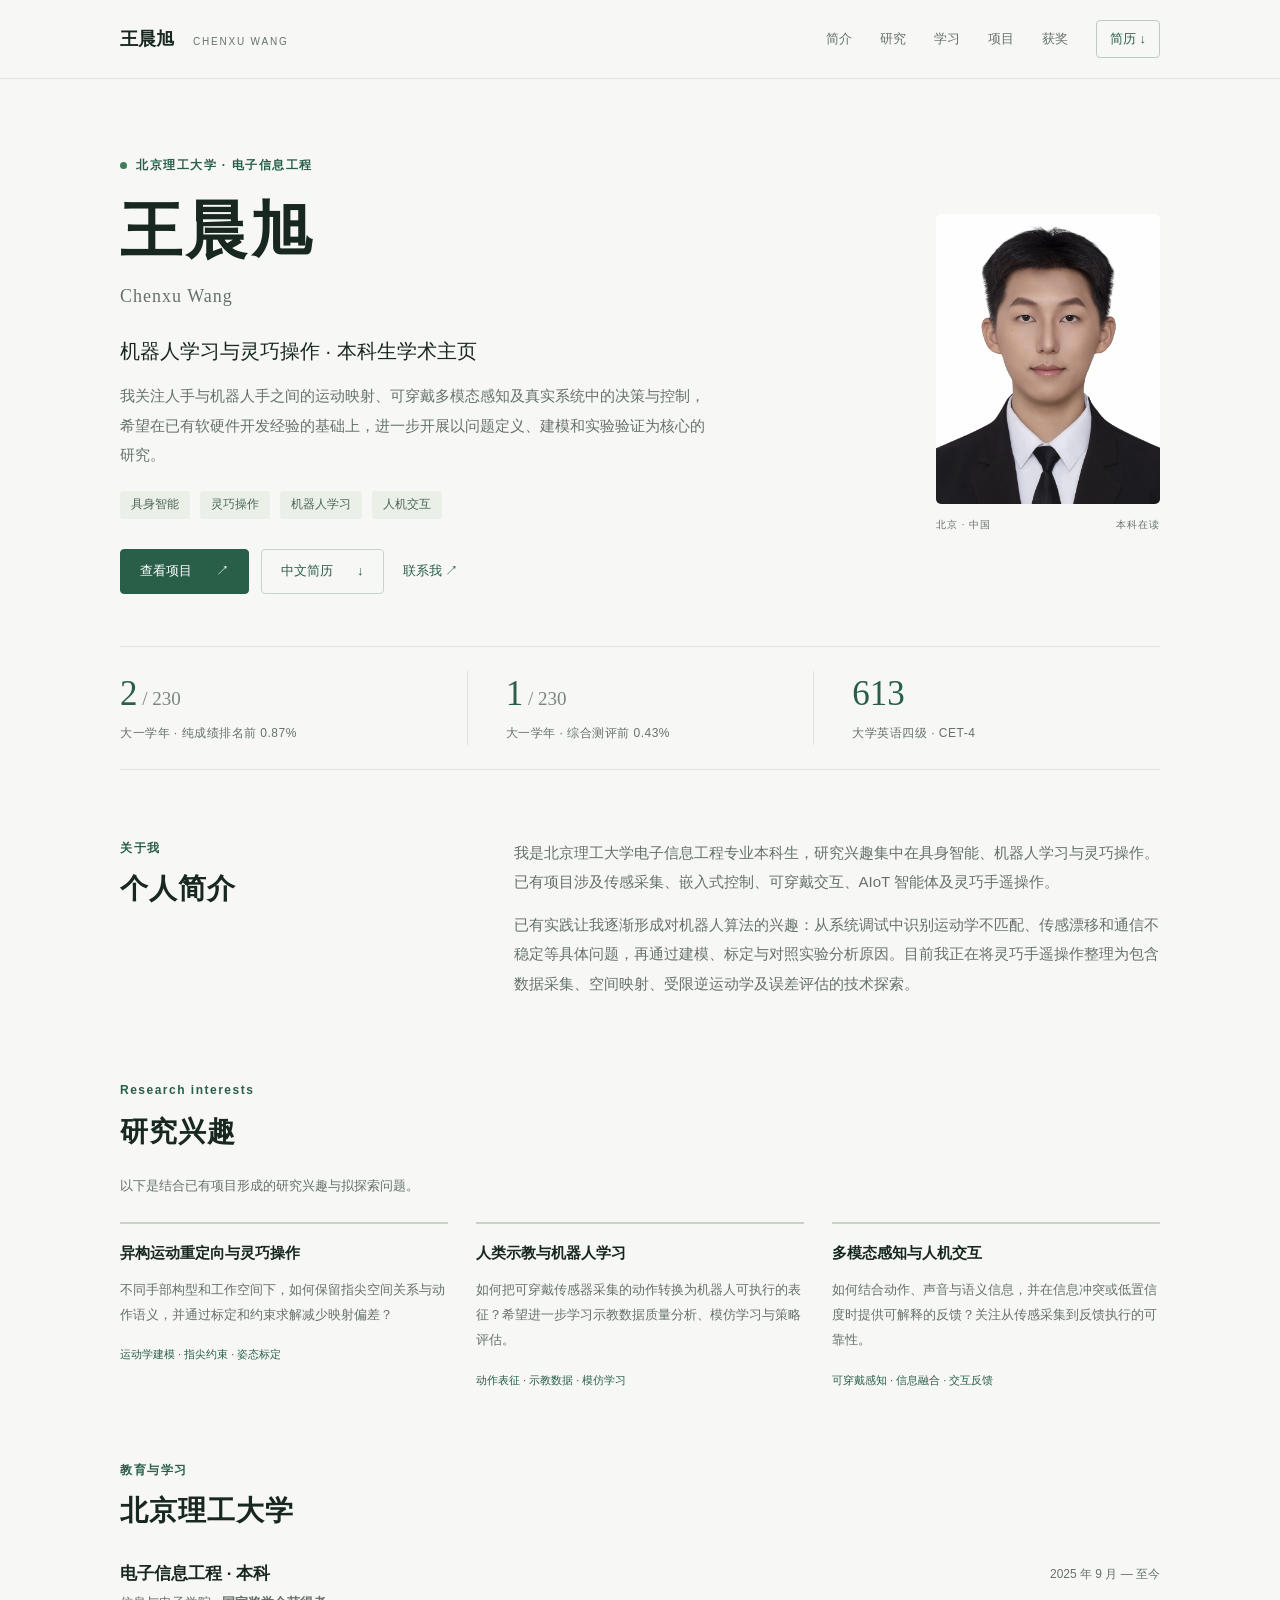
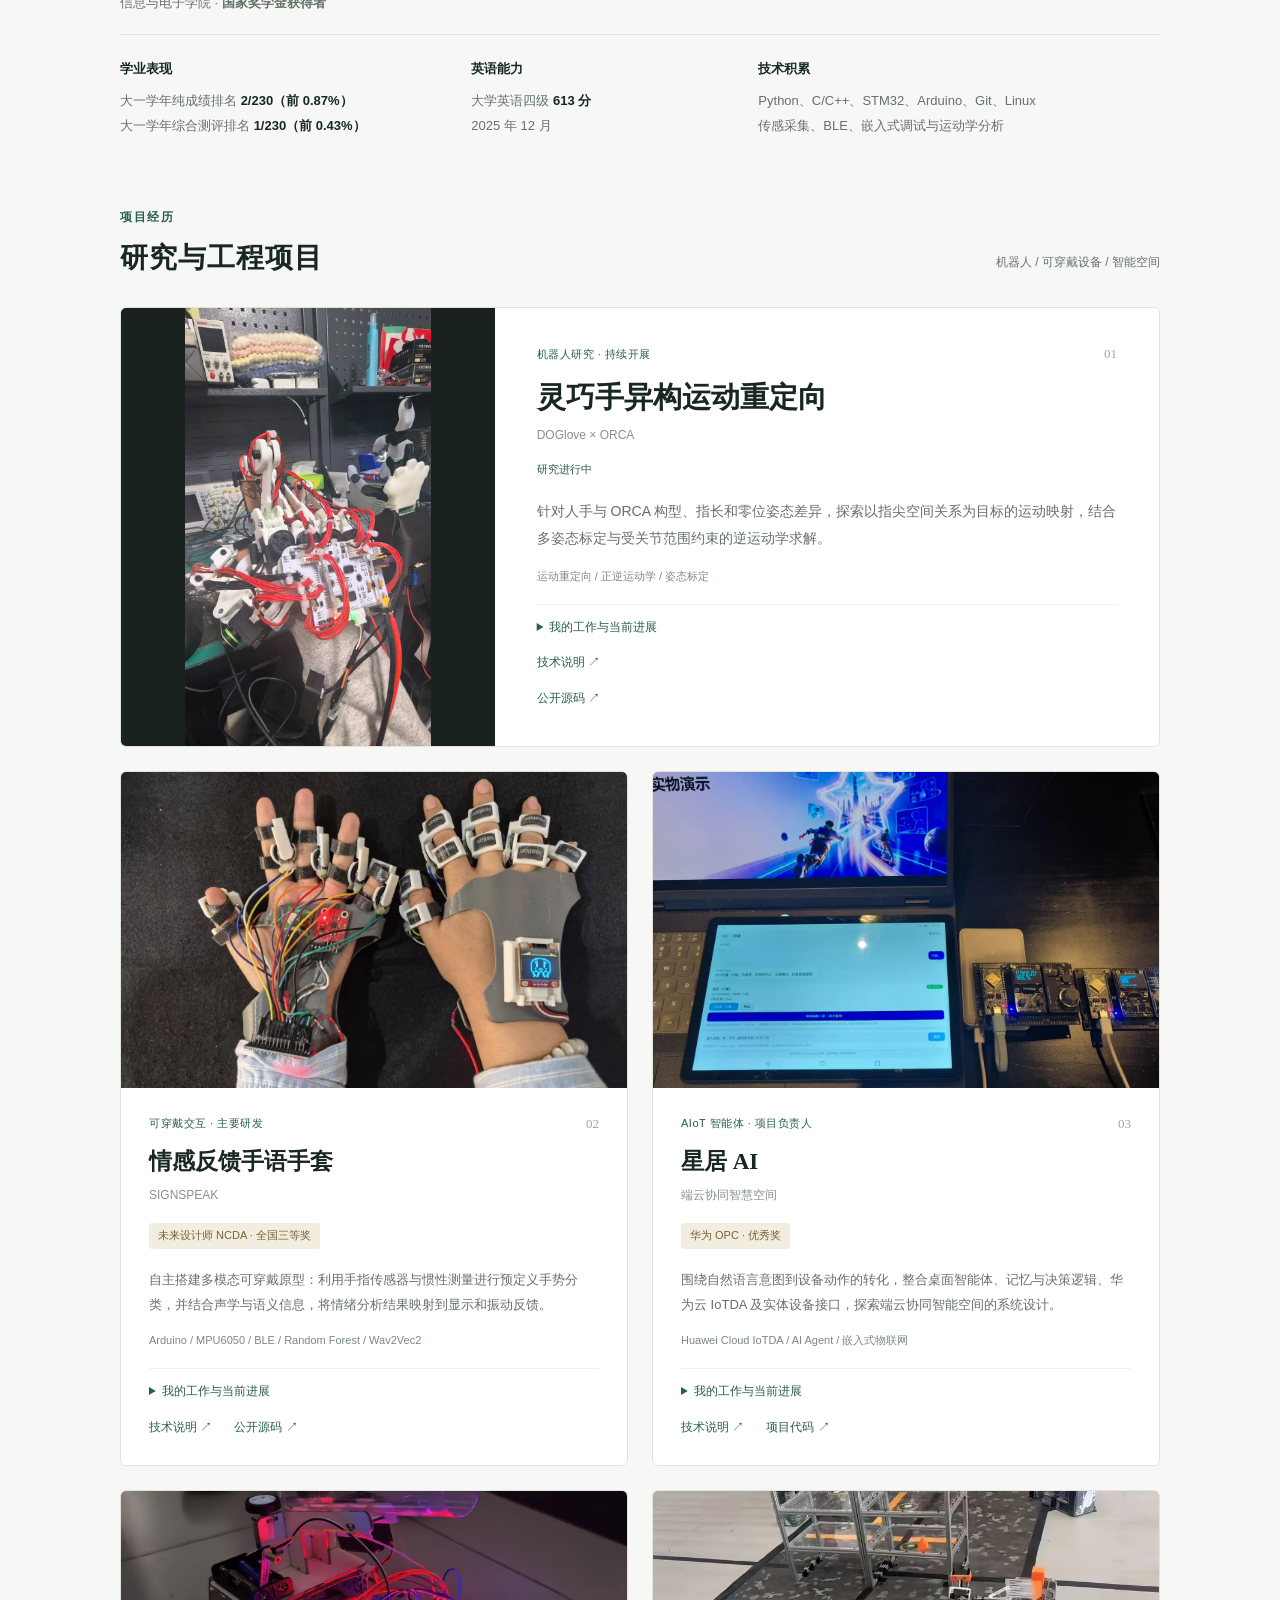
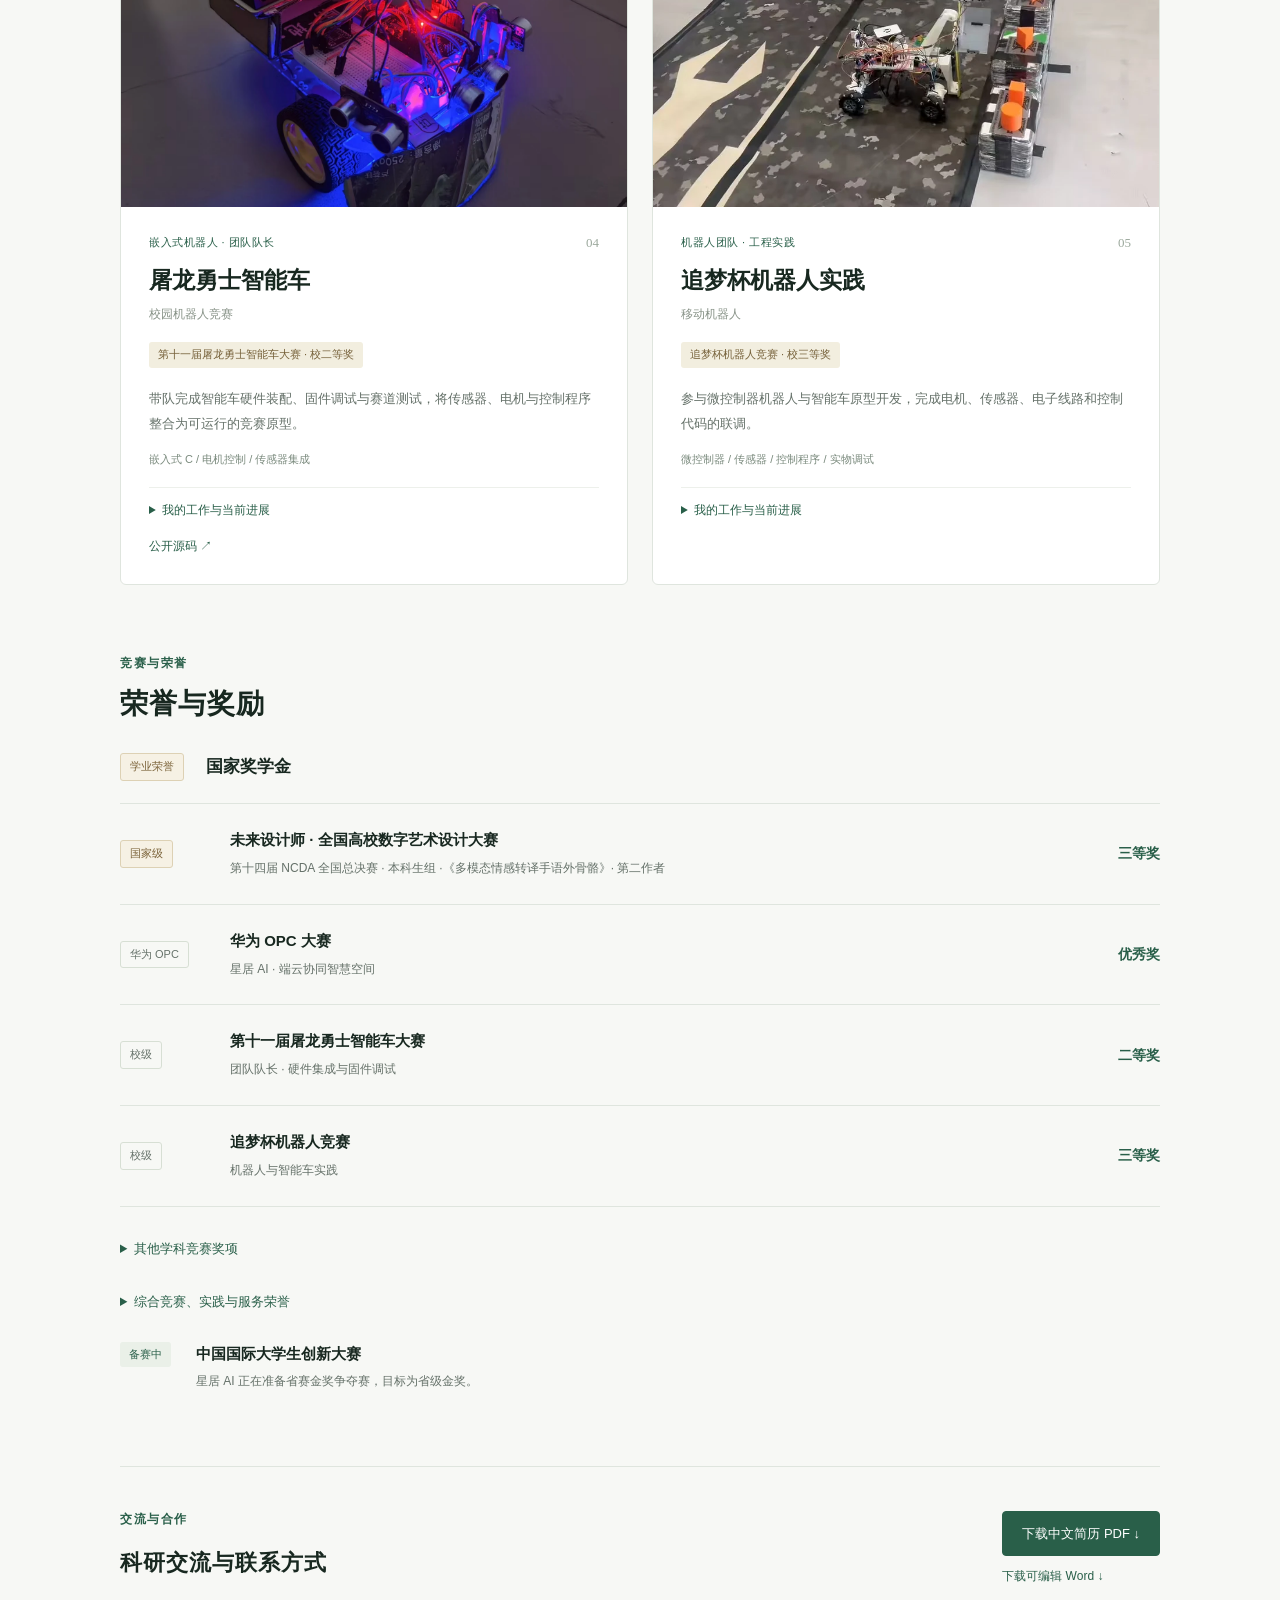
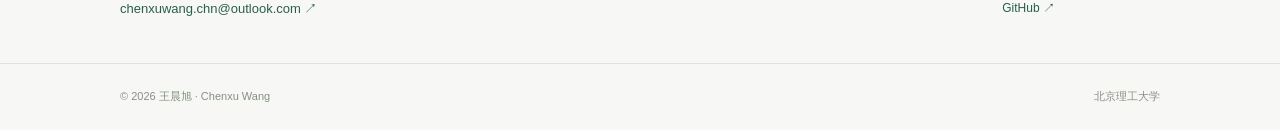
==== commit dd1276a8: "Clarify robotics research methods and add embedded skills" ====
--- a/index.html
+++ b/index.html
@@ -23,14 +23,14 @@
 <div class="interest-tags"><span>具身智能</span><span>灵巧操作</span><span>机器人学习</span><span>人机交互</span></div>
 <div class="hero-actions"><a class="button primary" href="#projects">查看项目 <span>↗</span></a><a class="button" href="Chenxu_Wang_Academic_CV.pdf" download="王晨旭_中文简历.pdf">中文简历 <span>↓</span></a><a class="email-link" href="mailto:chenxuwang.chn@outlook.com">联系我 ↗</a></div>
 </div><figure class="portrait"><img src="assets/headshot.webp" alt="王晨旭个人照片" width="750" height="1050" fetchpriority="high"><figcaption><span>北京 · 中国</span><span>本科在读</span></figcaption></figure></section>
-<section class="academic-strip" aria-label="大一学年学习成绩"><div><strong>2<span> / 230</span></strong><p>大一学年 · 纯成绩排名</p></div><div><strong>1<span> / 230</span></strong><p>大一学年 · 综合测评排名</p></div><div><strong>613</strong><p>大学英语四级 · CET-4</p></div></section>
+<section class="academic-strip" aria-label="大一学年学习成绩"><div><strong>2<span> / 230</span></strong><p>大一学年 · 纯成绩排名前 0.87%</p></div><div><strong>1<span> / 230</span></strong><p>大一学年 · 综合测评前 0.43%</p></div><div><strong>613</strong><p>大学英语四级 · CET-4</p></div></section>
 <section class="section about-section" id="about"><div class="section-heading"><p class="eyebrow">关于我</p><h2>个人简介</h2></div><div class="about-copy"><p>我是北京理工大学电子信息工程专业本科生，研究兴趣集中在具身智能、机器人学习与灵巧操作。已有项目涉及传感采集、嵌入式控制、可穿戴交互、AIoT 智能体及灵巧手遥操作。</p><p>已有实践让我逐渐形成对机器人算法的兴趣：从系统调试中识别运动学不匹配、传感漂移和通信不稳定等具体问题，再通过建模、标定与对照实验分析原因。目前我正在将灵巧手遥操作整理为包含数据采集、空间映射、受限逆运动学及误差评估的技术探索。</p></div></section>
 <section class="section" id="research"><div class="section-heading"><p class="eyebrow">Research interests</p><h2>研究兴趣</h2></div><p class="research-intro">以下是结合已有项目形成的研究兴趣与拟探索问题。</p><div class="research-grid">
 <article><h3>异构运动重定向与灵巧操作</h3><p>不同手部构型和工作空间下，如何保留指尖空间关系与动作语义，并通过标定和约束求解减少映射偏差？</p><span>运动学建模 · 指尖约束 · 姿态标定</span></article>
 <article><h3>人类示教与机器人学习</h3><p>如何把可穿戴传感器采集的动作转换为机器人可执行的表征？希望进一步学习示教数据质量分析、模仿学习与策略评估。</p><span>动作表征 · 示教数据 · 模仿学习</span></article>
 <article><h3>多模态感知与人机交互</h3><p>如何结合动作、声音与语义信息，并在信息冲突或低置信度时提供可解释的反馈？关注从传感采集到反馈执行的可靠性。</p><span>可穿戴感知 · 信息融合 · 交互反馈</span></article>
 </div></section>
-<section class="section" id="education"><div class="section-heading"><p class="eyebrow">教育与学习</p><h2>北京理工大学</h2></div><div class="education-line"><div><h3>电子信息工程 · 本科</h3><p>信息与电子学院 · <strong>国家奖学金获得者</strong></p></div><span>2025 年 9 月 — 至今</span></div><div class="study-grid"><div><h3>学业表现</h3><p>大一学年纯成绩排名 <strong>2/230</strong><br>大一学年综合测评排名 <strong>1/230</strong></p></div><div><h3>英语能力</h3><p>大学英语四级 <strong>613 分</strong><br>2025 年 12 月</p></div><div><h3>技术积累</h3><p>Python、C/C++、Arduino、Git、Linux<br>传感采集、BLE、嵌入式调试与运动学分析</p></div></div></section>
+<section class="section" id="education"><div class="section-heading"><p class="eyebrow">教育与学习</p><h2>北京理工大学</h2></div><div class="education-line"><div><h3>电子信息工程 · 本科</h3><p>信息与电子学院 · <strong>国家奖学金获得者</strong></p></div><span>2025 年 9 月 — 至今</span></div><div class="study-grid"><div><h3>学业表现</h3><p>大一学年纯成绩排名 <strong>2/230（前 0.87%）</strong><br>大一学年综合测评排名 <strong>1/230（前 0.43%）</strong></p></div><div><h3>英语能力</h3><p>大学英语四级 <strong>613 分</strong><br>2025 年 12 月</p></div><div><h3>技术积累</h3><p>Python、C/C++、STM32、Arduino、Git、Linux<br>传感采集、BLE、嵌入式调试与运动学分析</p></div></div></section>
 <section class="section" id="projects"><div class="section-heading inline-heading"><div><p class="eyebrow">项目经历</p><h2>研究与工程项目</h2></div><p class="section-note">机器人 / 可穿戴设备 / 智能空间</p></div><div class="projects"><article class="project" id="dexterity">
       <div class="project-media"><img src="assets/dexterity.jpg" alt="实验台上的 DOGlove 感知手套与 ORCA 灵巧手实物" loading="lazy" width="720" height="1280"></div>
       <div class="project-body"><div class="project-top"><span class="category">机器人研究 · 持续开展</span><span class="project-number">01</span></div>
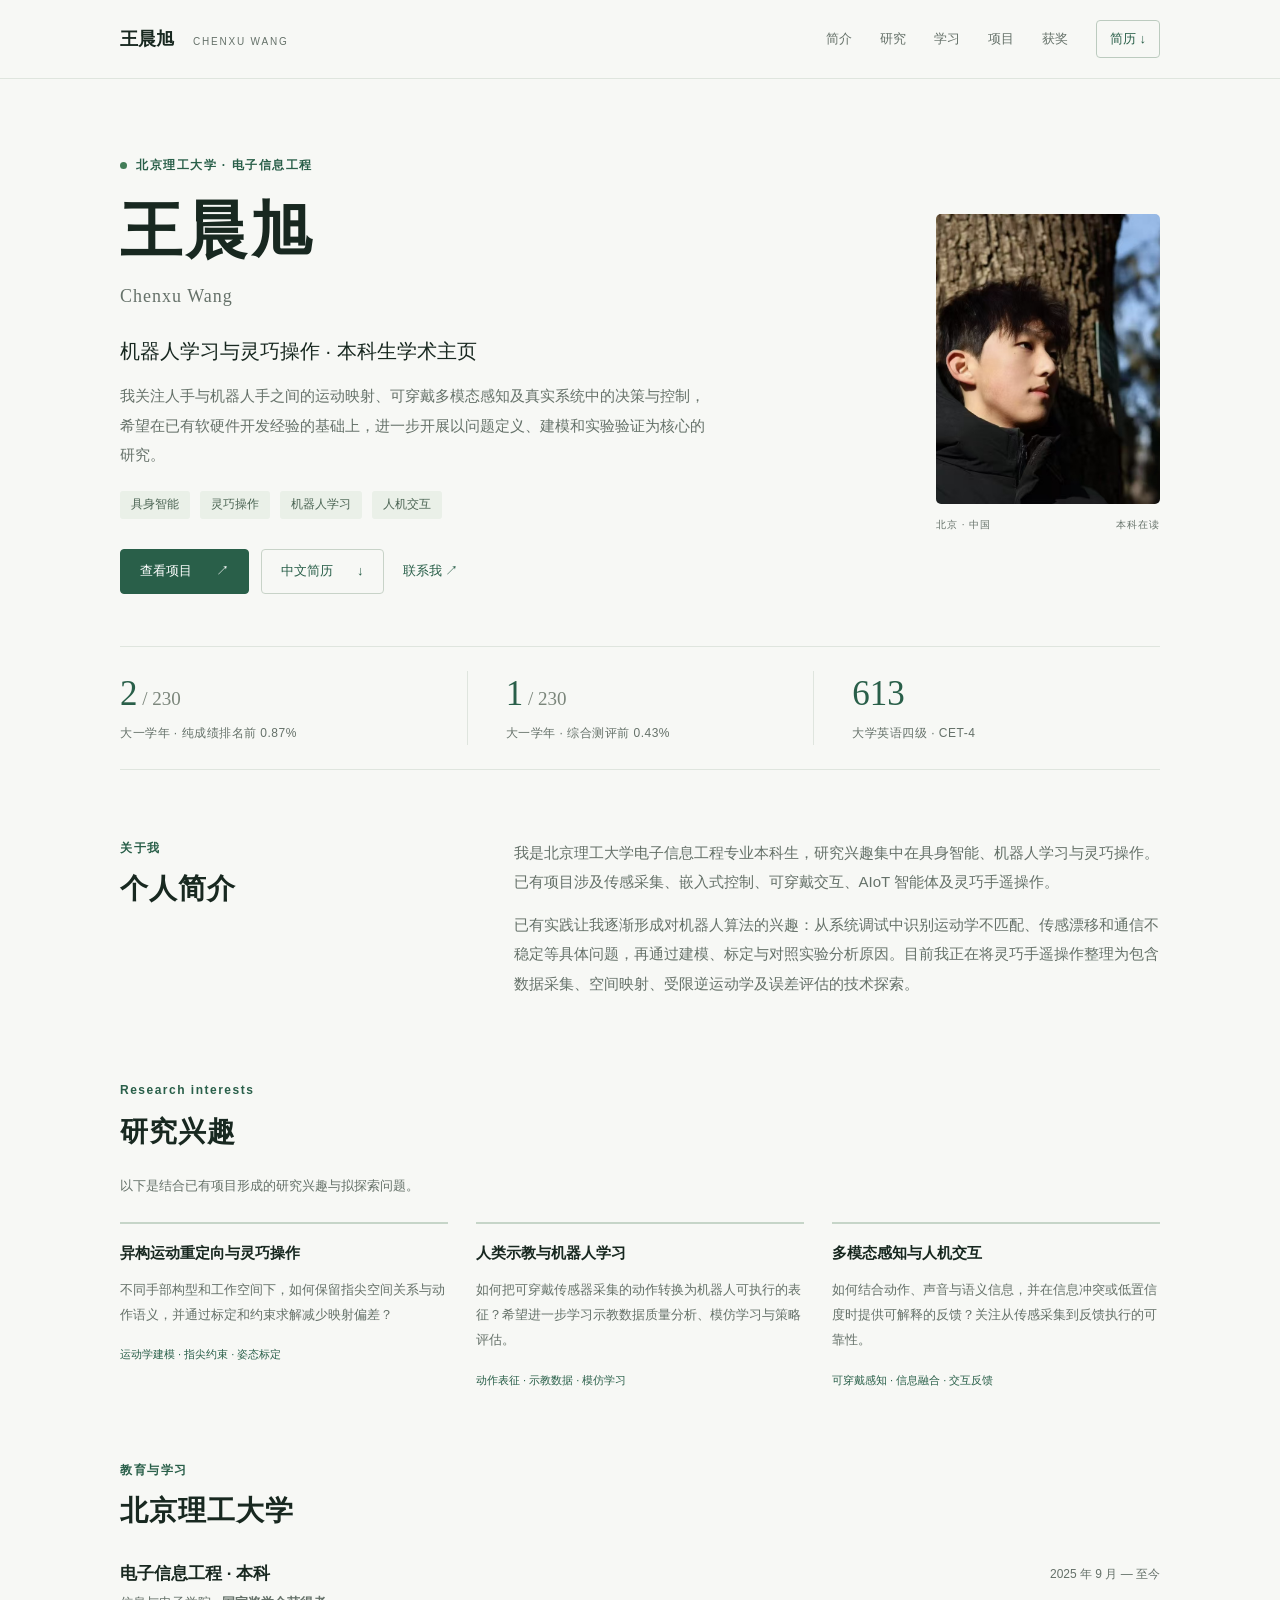
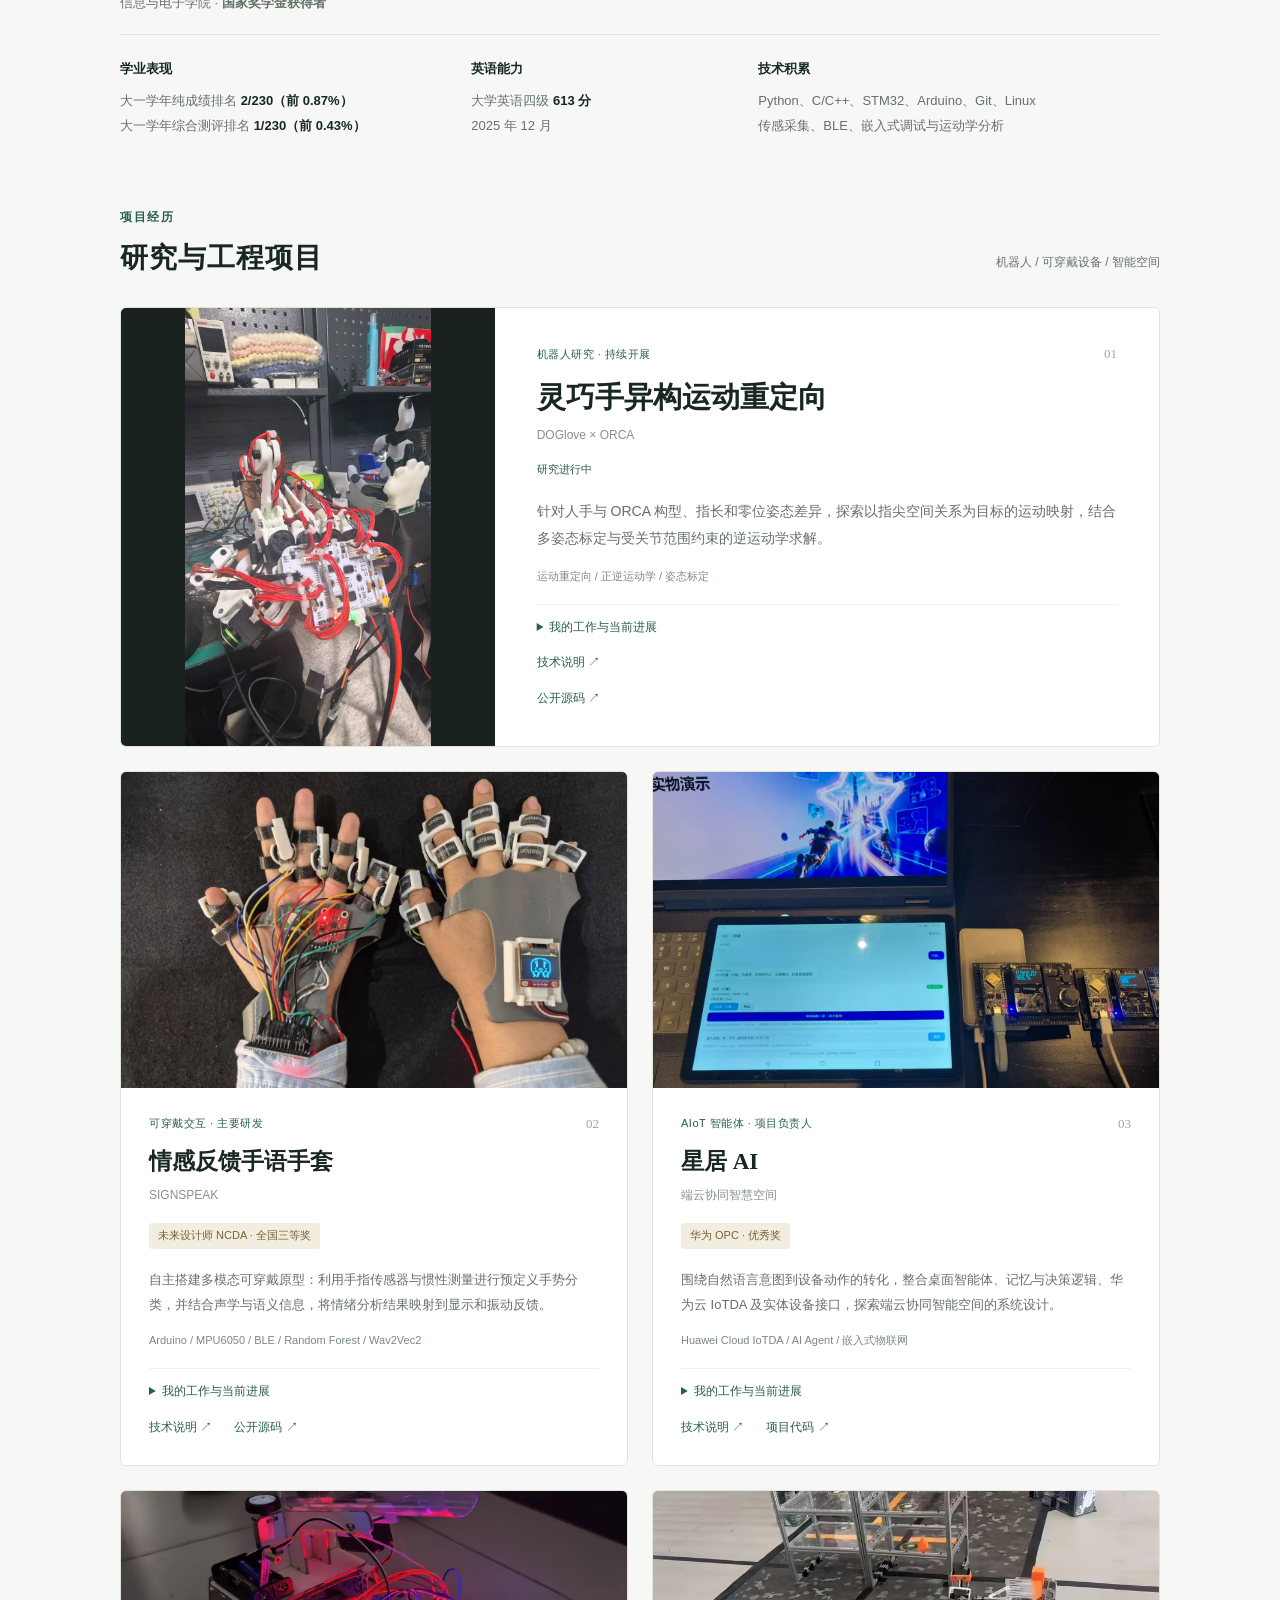
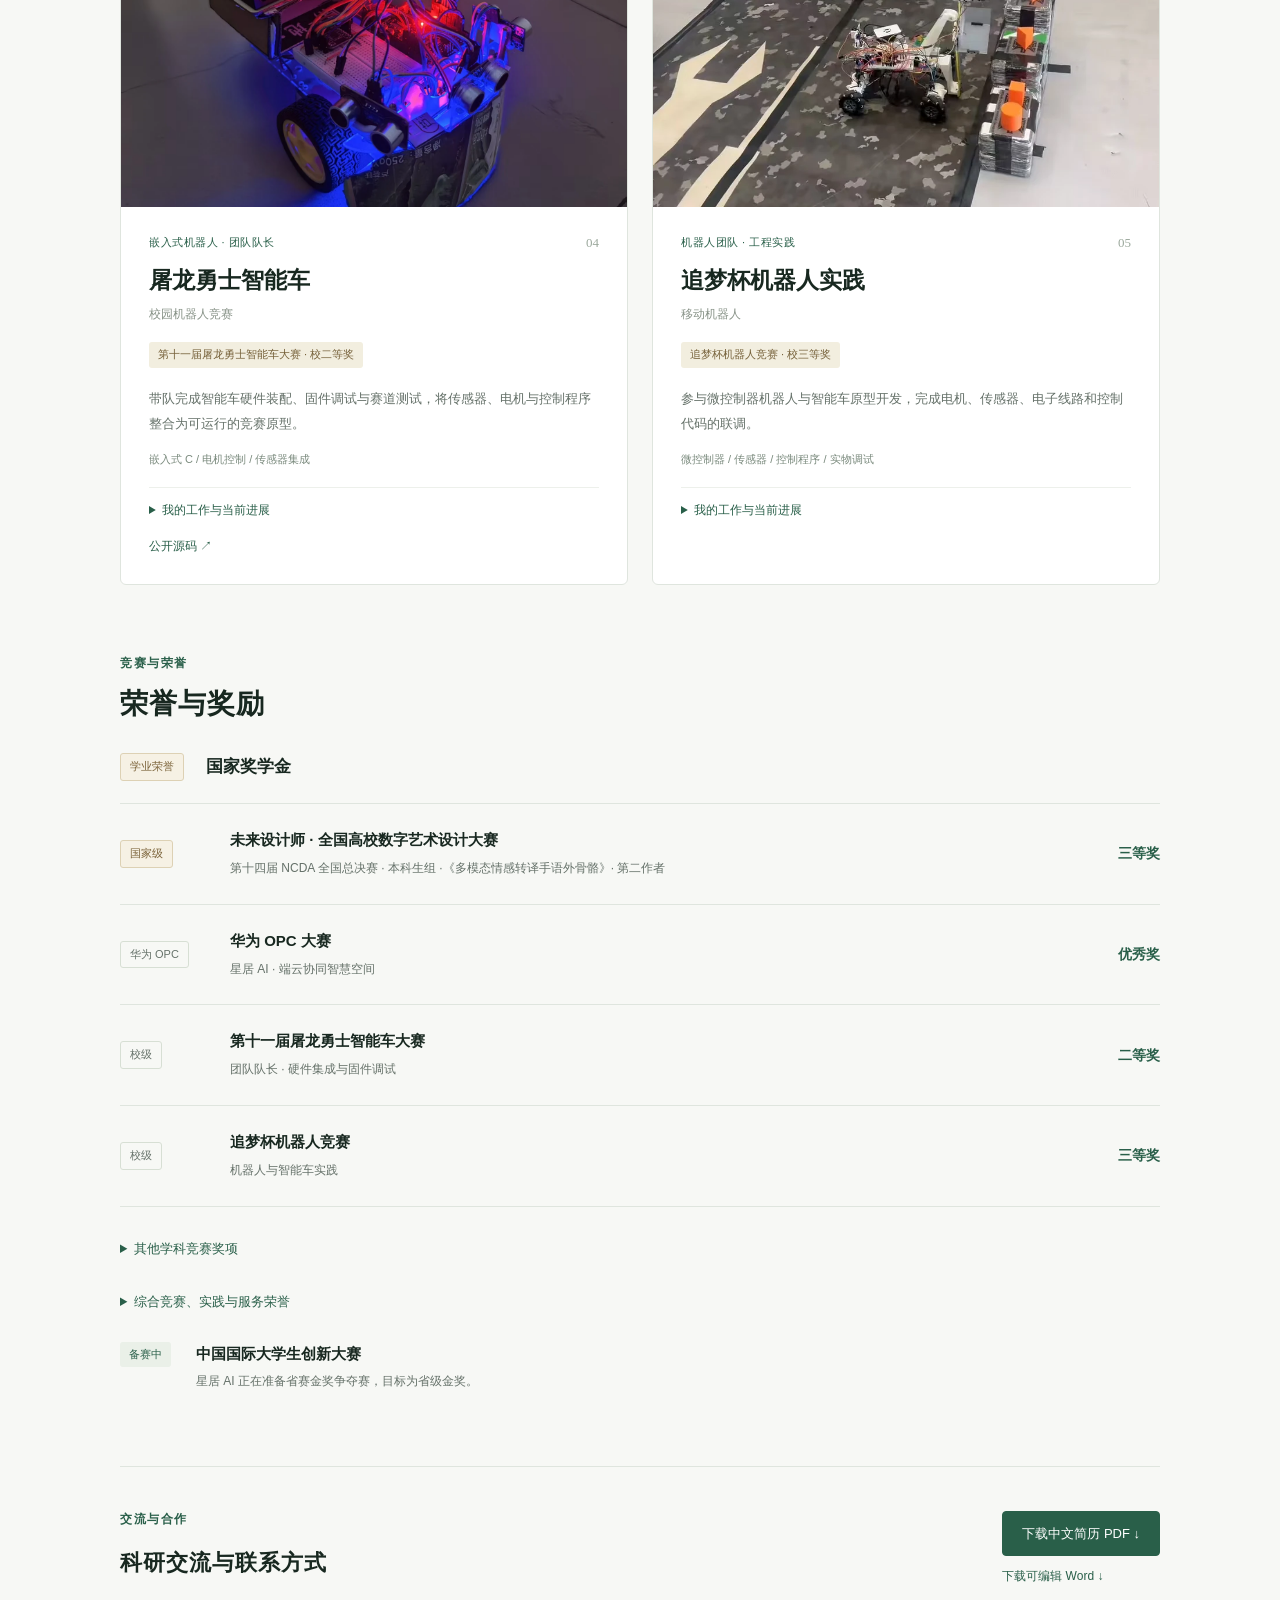
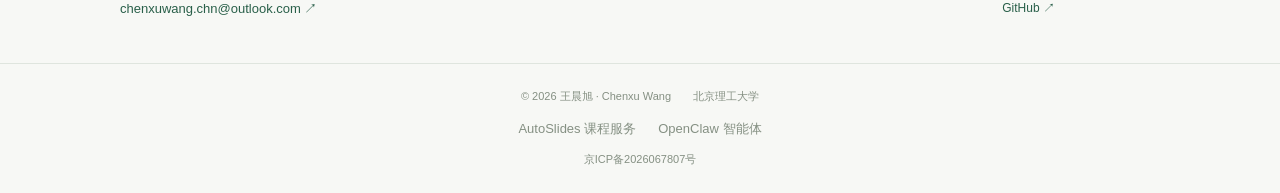
==== commit 72a25086: "chore: preserve current domain and portrait baseline" ====
--- a/index.html
+++ b/index.html
@@ -4,12 +4,12 @@
   <meta charset="utf-8"><meta name="viewport" content="width=device-width, initial-scale=1">
   <title>王晨旭 | 机器人与具身智能</title>
   <meta name="description" content="王晨旭，北京理工大学电子信息工程本科生。关注具身智能、灵巧操作与机器人学习。项目经历、学习情况与中文简历。">
-  <meta name="theme-color" content="#f7f8f5"><link rel="canonical" href="https://lucianwangchn.github.io/">
+  <meta name="theme-color" content="#f7f8f5"><link rel="canonical" href="https://lucianwang.com/">
   <link rel="stylesheet" href="assets/style.css"><link rel="icon" type="image/svg+xml" href="favicon.svg">
   <meta property="og:type" content="website"><meta property="og:locale" content="zh_CN">
   <meta property="og:title" content="王晨旭 | 机器人与具身智能">
   <meta property="og:description" content="北京理工大学电子信息工程本科生 · 项目经历与中文简历">
-  <meta property="og:image" content="https://lucianwangchn.github.io/assets/dexterity.jpg">
+  <meta property="og:image" content="https://lucianwang.com/assets/dexterity.jpg">
 </head>
 <body>
 <a class="skip-link" href="#main">跳转到正文</a>
@@ -22,7 +22,7 @@
 <p class="intro">我关注人手与机器人手之间的运动映射、可穿戴多模态感知及真实系统中的决策与控制，希望在已有软硬件开发经验的基础上，进一步开展以问题定义、建模和实验验证为核心的研究。</p>
 <div class="interest-tags"><span>具身智能</span><span>灵巧操作</span><span>机器人学习</span><span>人机交互</span></div>
 <div class="hero-actions"><a class="button primary" href="#projects">查看项目 <span>↗</span></a><a class="button" href="Chenxu_Wang_Academic_CV.pdf" download="王晨旭_中文简历.pdf">中文简历 <span>↓</span></a><a class="email-link" href="mailto:chenxuwang.chn@outlook.com">联系我 ↗</a></div>
-</div><figure class="portrait"><img src="assets/headshot.webp" alt="王晨旭个人照片" width="750" height="1050" fetchpriority="high"><figcaption><span>北京 · 中国</span><span>本科在读</span></figcaption></figure></section>
+</div><figure class="portrait"><img src="assets/profile-photo.jpg" alt="王晨旭在树旁的个人照片" width="1440" height="960" fetchpriority="high"><figcaption><span>北京 · 中国</span><span>本科在读</span></figcaption></figure></section>
 <section class="academic-strip" aria-label="大一学年学习成绩"><div><strong>2<span> / 230</span></strong><p>大一学年 · 纯成绩排名前 0.87%</p></div><div><strong>1<span> / 230</span></strong><p>大一学年 · 综合测评前 0.43%</p></div><div><strong>613</strong><p>大学英语四级 · CET-4</p></div></section>
 <section class="section about-section" id="about"><div class="section-heading"><p class="eyebrow">关于我</p><h2>个人简介</h2></div><div class="about-copy"><p>我是北京理工大学电子信息工程专业本科生，研究兴趣集中在具身智能、机器人学习与灵巧操作。已有项目涉及传感采集、嵌入式控制、可穿戴交互、AIoT 智能体及灵巧手遥操作。</p><p>已有实践让我逐渐形成对机器人算法的兴趣：从系统调试中识别运动学不匹配、传感漂移和通信不稳定等具体问题，再通过建模、标定与对照实验分析原因。目前我正在将灵巧手遥操作整理为包含数据采集、空间映射、受限逆运动学及误差评估的技术探索。</p></div></section>
 <section class="section" id="research"><div class="section-heading"><p class="eyebrow">Research interests</p><h2>研究兴趣</h2></div><p class="research-intro">以下是结合已有项目形成的研究兴趣与拟探索问题。</p><div class="research-grid">
@@ -95,5 +95,5 @@
 </ul></details><div class="competition-progress"><span class="progress-label">备赛中</span><div><h3>中国国际大学生创新大赛</h3><p>星居 AI 正在准备省赛金奖争夺赛，目标为省级金奖。</p></div></div>
 </section>
 <section class="contact-section"><div><p class="eyebrow">交流与合作</p><h2>科研交流与联系方式</h2><a class="contact-email" href="mailto:chenxuwang.chn@outlook.com">chenxuwang.chn@outlook.com ↗</a></div><div class="download-links"><a class="button primary" href="Chenxu_Wang_Academic_CV.pdf" download="王晨旭_中文简历.pdf">下载中文简历 PDF ↓</a><a class="text-link" href="Chenxu_Wang_Academic_CV.docx" download="王晨旭_中文简历.docx">下载可编辑 Word ↓</a><a class="text-link" href="https://github.com/LucianWangChn" target="_blank" rel="noopener noreferrer">GitHub ↗</a></div></section>
-</div></main><footer><div class="container"><span>© 2026 王晨旭 · Chenxu Wang</span><span>北京理工大学</span></div></footer>
+</div></main><footer><div class="container"><div class="site-credit"><span>© 2026 王晨旭 · Chenxu Wang</span><span>北京理工大学</span></div><nav class="service-links" aria-label="服务器服务"><a href="/slides/">AutoSlides 课程服务</a><a href="/agent/">OpenClaw 智能体</a></nav><a class="icp-link" href="https://beian.miit.gov.cn/" target="_blank" rel="noopener noreferrer">京ICP备2026067807号</a></div></footer>
 </body></html>
--- a/assets/style.css
+++ b/assets/style.css
@@ -1,6 +1,6 @@
 :root{--bg:#f7f8f5;--paper:#fff;--ink:#182820;--muted:#657169;--green:#295f49;--line:#dfe5de;--soft:#eaf0e8;--serif:"Noto Serif SC","Songti SC","SimSun",serif;--sans:"Microsoft YaHei","PingFang SC",-apple-system,BlinkMacSystemFont,"Segoe UI",sans-serif}
 *{box-sizing:border-box}html{scroll-behavior:smooth;scroll-padding-top:100px}body{margin:0;color:var(--ink);background:var(--bg);font:15px/1.8 var(--sans);-webkit-font-smoothing:antialiased}a{color:var(--green);text-decoration:none}a:hover{color:#173e2f}a:focus-visible,summary:focus-visible{outline:3px solid #6b917a;outline-offset:5px}img{display:block;max-width:100%}.container{max-width:1136px;margin:auto;padding:0 48px}.skip-link{position:fixed;top:-80px;left:12px;padding:8px 18px;background:#fff;z-index:30}.skip-link:focus{top:12px}header{position:sticky;top:0;z-index:20;background:rgba(247,248,245,.96);border-bottom:1px solid var(--line);backdrop-filter:blur(14px)}.navigation{height:78px;display:flex;align-items:center;justify-content:space-between;gap:25px}.brand{font-size:18px;font-weight:700;color:var(--ink);white-space:nowrap}.brand span{font-size:10px;font-weight:500;letter-spacing:1.8px;margin-left:14px;color:var(--muted)}nav{display:flex;gap:28px;align-items:center}nav a{font-size:13px;color:var(--muted)}.nav-cv{border:1px solid #bccbbf;padding:6px 13px;border-radius:4px;color:var(--green)}
-.hero{display:grid;grid-template-columns:minmax(0,1fr) 224px;gap:80px;align-items:center;padding:76px 0 52px}.eyebrow{font-size:12px;font-weight:600;color:var(--green);letter-spacing:1.5px;margin:0 0 16px}.hero .eyebrow{display:flex;align-items:center;gap:9px}.status-dot{height:7px;width:7px;border-radius:100%;background:#427d57}h1{font:600 clamp(45px,5vw,62px)/1.25 var(--serif);letter-spacing:3px;margin:0 0 26px}h1 span{display:block;font:400 18px/1.4 Georgia,serif;letter-spacing:1px;margin-top:14px;color:var(--muted)}.hero-title{font-size:20px;line-height:1.6;font-weight:500;margin:0 0 14px}.intro{max-width:590px;color:var(--muted);margin:0;line-height:1.95}.interest-tags{display:flex;flex-wrap:wrap;gap:10px;margin:22px 0 30px}.interest-tags span{font-size:12px;padding:3px 11px;border-radius:3px;background:var(--soft);color:#4b6453}.hero-actions{display:flex;gap:12px;align-items:center;flex-wrap:wrap}.button{display:inline-flex;align-items:center;justify-content:center;gap:24px;min-height:45px;padding:8px 19px;border:1px solid #c8d3c8;border-radius:4px;font-size:13px;font-weight:500;transition:background .2s}.button:hover{background:#eaf0e8}.primary{background:var(--green);border-color:var(--green);color:white}.primary:hover{background:#1c4936;color:white}.email-link{font-size:13px;margin-left:7px}.portrait{margin:0;align-self:center}.portrait img{width:224px;height:290px;object-fit:cover;object-position:center 15%;border-radius:5px;filter:saturate(.85)}.portrait figcaption{display:flex;justify-content:space-between;font-size:10px;color:var(--muted);padding-top:12px;letter-spacing:1px}
+.hero{display:grid;grid-template-columns:minmax(0,1fr) 224px;gap:80px;align-items:center;padding:76px 0 52px}.eyebrow{font-size:12px;font-weight:600;color:var(--green);letter-spacing:1.5px;margin:0 0 16px}.hero .eyebrow{display:flex;align-items:center;gap:9px}.status-dot{height:7px;width:7px;border-radius:100%;background:#427d57}h1{font:600 clamp(45px,5vw,62px)/1.25 var(--serif);letter-spacing:3px;margin:0 0 26px}h1 span{display:block;font:400 18px/1.4 Georgia,serif;letter-spacing:1px;margin-top:14px;color:var(--muted)}.hero-title{font-size:20px;line-height:1.6;font-weight:500;margin:0 0 14px}.intro{max-width:590px;color:var(--muted);margin:0;line-height:1.95}.interest-tags{display:flex;flex-wrap:wrap;gap:10px;margin:22px 0 30px}.interest-tags span{font-size:12px;padding:3px 11px;border-radius:3px;background:var(--soft);color:#4b6453}.hero-actions{display:flex;gap:12px;align-items:center;flex-wrap:wrap}.button{display:inline-flex;align-items:center;justify-content:center;gap:24px;min-height:45px;padding:8px 19px;border:1px solid #c8d3c8;border-radius:4px;font-size:13px;font-weight:500;transition:background .2s}.button:hover{background:#eaf0e8}.primary{background:var(--green);border-color:var(--green);color:white}.primary:hover{background:#1c4936;color:white}.email-link{font-size:13px;margin-left:7px}.portrait{margin:0;align-self:center}.portrait img{width:224px;height:290px;object-fit:cover;object-position:28% center;border-radius:5px;filter:saturate(.85)}.portrait figcaption{display:flex;justify-content:space-between;font-size:10px;color:var(--muted);padding-top:12px;letter-spacing:1px}
 .academic-strip{display:grid;grid-template-columns:repeat(3,1fr);padding:24px 0;border-top:1px solid var(--line);border-bottom:1px solid var(--line)}.academic-strip>div{padding-left:38px;border-left:1px solid var(--line)}.academic-strip>div:first-child{padding-left:0;border-left:0}.academic-strip strong{font:500 35px/1.3 Georgia,serif;color:var(--green)}.academic-strip strong span{font-size:19px;color:#7b867b}.academic-strip p{font-size:12px;color:var(--muted);margin:7px 0 0;letter-spacing:.5px}
 .section{padding:68px 0 0;scroll-margin-top:100px}.section-heading{margin-bottom:28px}.section-heading .eyebrow{margin-bottom:10px}h2{font:600 28px/1.45 var(--serif);letter-spacing:1px;margin:0}h3{font-size:17px;font-weight:600;line-height:1.6;margin:0}.about-section{display:grid;grid-template-columns:34% 1fr;gap:40px}.about-copy p{color:var(--muted);margin:0 0 14px;line-height:1.95}.education-line{display:flex;justify-content:space-between;align-items:start;border-bottom:1px solid var(--line);padding-bottom:20px;gap:20px}.education-line p{color:var(--muted);margin:4px 0 0;font-size:13px}.education-line>span{font-size:12px;color:var(--muted);padding-top:4px}.study-grid{display:grid;grid-template-columns:1fr .8fr 1.25fr;gap:30px;padding-top:24px}.study-grid h3{font-size:13px}.study-grid p{font-size:13px;color:var(--muted);margin:8px 0 0;line-height:1.95}.study-grid strong{color:var(--ink);font-weight:600}.inline-heading{display:flex;justify-content:space-between;align-items:end;gap:20px}.section-note{font-size:12px;color:var(--muted);margin:0 0 5px}
 .projects{display:grid;grid-template-columns:1fr 1fr;gap:24px}.project{border:1px solid var(--line);background:var(--paper);border-radius:6px;overflow:hidden;min-width:0}.project-media{background:#e6ebe4;overflow:hidden;aspect-ratio:16/10}.project-media img{height:100%;width:100%;object-fit:cover;transition:transform .3s}.project:hover .project-media img{transform:scale(1.025)}.project-body{padding:26px 28px}.project-top{display:flex;justify-content:space-between;gap:10px;align-items:center;margin-bottom:10px}.category{font-size:11px;color:var(--green);letter-spacing:.5px}.project-number{font:13px Georgia,serif;color:#9ca99d}.project h3{font-size:23px;font-family:var(--serif)}.project-subtitle{font-size:12px;color:#879287;margin:4px 0 14px}.award{display:inline-block;padding:3px 9px;background:#f2eedf;color:#76613a;border-radius:3px;font-size:11px;line-height:1.75}.research-status{font-size:11px;color:var(--green)}.project-description{font-size:13px;line-height:1.95;color:var(--muted);margin:18px 0 13px}.tech{font-size:11px;line-height:1.9;color:#7a8a7d;margin:0}details{border-top:1px solid #edf0eb;padding-top:12px;margin-top:17px}summary{font-size:12px;color:var(--green);cursor:pointer}details p{font-size:12px;color:var(--muted);line-height:1.9;margin:12px 0 0}.text-link{display:inline-block;font-size:12px;margin-top:14px}.project:first-child{grid-column:1/-1;display:grid;grid-template-columns:36% 1fr}.project:first-child .project-media{aspect-ratio:auto;background:#19221e;min-height:438px;display:flex;align-items:center;justify-content:center}.project:first-child .project-media img{object-fit:contain;width:100%;height:438px}.project:first-child .project-body{display:flex;flex-direction:column;justify-content:center;padding:36px 42px}.project:first-child h3{font-size:29px}.project:first-child .project-description{font-size:14px}.project:first-child:hover .project-media img{transform:none}
@@ -12,3 +12,8 @@
 .research-intro{font-size:13px;color:var(--muted);margin:-6px 0 24px}.research-grid{display:grid;grid-template-columns:repeat(3,minmax(0,1fr));gap:28px}.research-grid article{border-top:2px solid #c6d5c8;padding-top:17px}.research-grid h3{font-size:15px}.research-grid p{font-size:13px;line-height:1.95;color:var(--muted);margin:12px 0}.research-grid span{font-size:11px;color:var(--green)}.technical-link{margin-right:22px}.source-link{margin-right:20px}.additional-honors{margin-top:18px;border-top:0}.additional-honors summary{font-size:13px}.additional-honors ul{list-style:none;margin:18px 0 8px;padding:0}.additional-honors li{display:flex;justify-content:space-between;gap:24px;padding:9px 0;font-size:12px;color:var(--muted);border-bottom:1px solid #e7ebe4}.additional-honors strong{font-weight:500;white-space:nowrap;color:var(--green)}.note-container{max-width:850px;padding:0 42px;margin:auto}.note-heading{padding:55px 0 32px;border-bottom:1px solid var(--line)}.note-heading h1{font:600 34px/1.45 var(--serif);letter-spacing:1px;margin:0 0 12px;max-width:none}.note-subtitle{font-size:13px;color:var(--green);margin:0 0 22px}.note-abstract{font-size:15px;color:var(--muted);line-height:1.95}.note-links{display:flex;gap:28px;font-size:12px;margin-top:20px}.note-section{padding:32px 0 0}.note-section h2{font-size:23px;margin-bottom:18px}.note-section>p,.note-section li{font-size:14px;color:var(--muted);line-height:1.95}.note-section p{margin:12px 0}.note-section ul{padding-left:22px}.note-section li{padding-left:4px;margin:8px 0}.method-flow{margin:24px 0}.method-flow h3{font-size:13px;margin-bottom:12px}.method-flow ol{display:flex;flex-wrap:wrap;list-style:none;gap:8px;padding:0;margin:0;counter-reset:method}.method-flow li{counter-increment:method;padding:5px 10px;background:var(--soft);border-radius:3px;color:var(--green);font-size:11px;margin:0}.method-flow li:before{content:counter(method) '  ';font:11px Georgia,serif}.equation{font:17px/1.9 Georgia,var(--serif);padding:20px 0;text-align:center;overflow-wrap:anywhere}.table-wrap{overflow:auto;margin:24px 0}.table-wrap table{border-collapse:collapse;width:100%;font-size:12px;text-align:left}.table-wrap caption{text-align:left;font-size:12px;color:var(--muted);padding-bottom:12px}.table-wrap th,.table-wrap td{border:1px solid #d9ded6;padding:12px 14px}.table-wrap thead{background:#edf1e9}.table-wrap tbody th{font-weight:400}.table-wrap tbody td{white-space:nowrap}.note-end{padding:40px 0;border-top:1px solid var(--line);margin-top:38px;font-size:12px}
 @media(max-width:600px){.research-grid{grid-template-columns:1fr;gap:22px}.research-grid h3{font-size:14px}.additional-honors li{font-size:11px;gap:12px}.additional-honors li span{flex:1;min-width:0}.note-container{padding:0 22px}.note-heading{padding-top:32px}.note-heading h1{font-size:27px;max-width:none}.note-subtitle{font-size:11px}.note-abstract{font-size:13px}.note-section h2{font-size:21px}.note-section>p,.note-section li{font-size:13px}.equation{font-size:14px;text-align:left}.table-wrap th,.table-wrap td{padding:9px 8px;font-size:10px}.method-flow li{font-size:10px}.hero-title{font-size:15px;line-height:1.8}}
 @media print{header,.hero-actions,.download-links,footer,.contact-section{display:none}body{background:#fff}.container{max-width:none;padding:0}.hero{padding-top:0}.section{padding-top:24px}.project{break-inside:avoid}.project-media{max-height:160px}.project:first-child .project-media,.project:first-child .project-media img{height:230px;min-height:0}details{display:none}a{color:inherit}}
+footer .container{flex-direction:column;align-items:center;text-align:center;gap:10px}
+.site-credit,.service-links{display:flex;justify-content:center;align-items:center;flex-wrap:wrap;gap:8px 22px}
+.service-links{font-size:11px}
+.service-links a,.icp-link{color:inherit}
+.icp-link{font-size:11px}
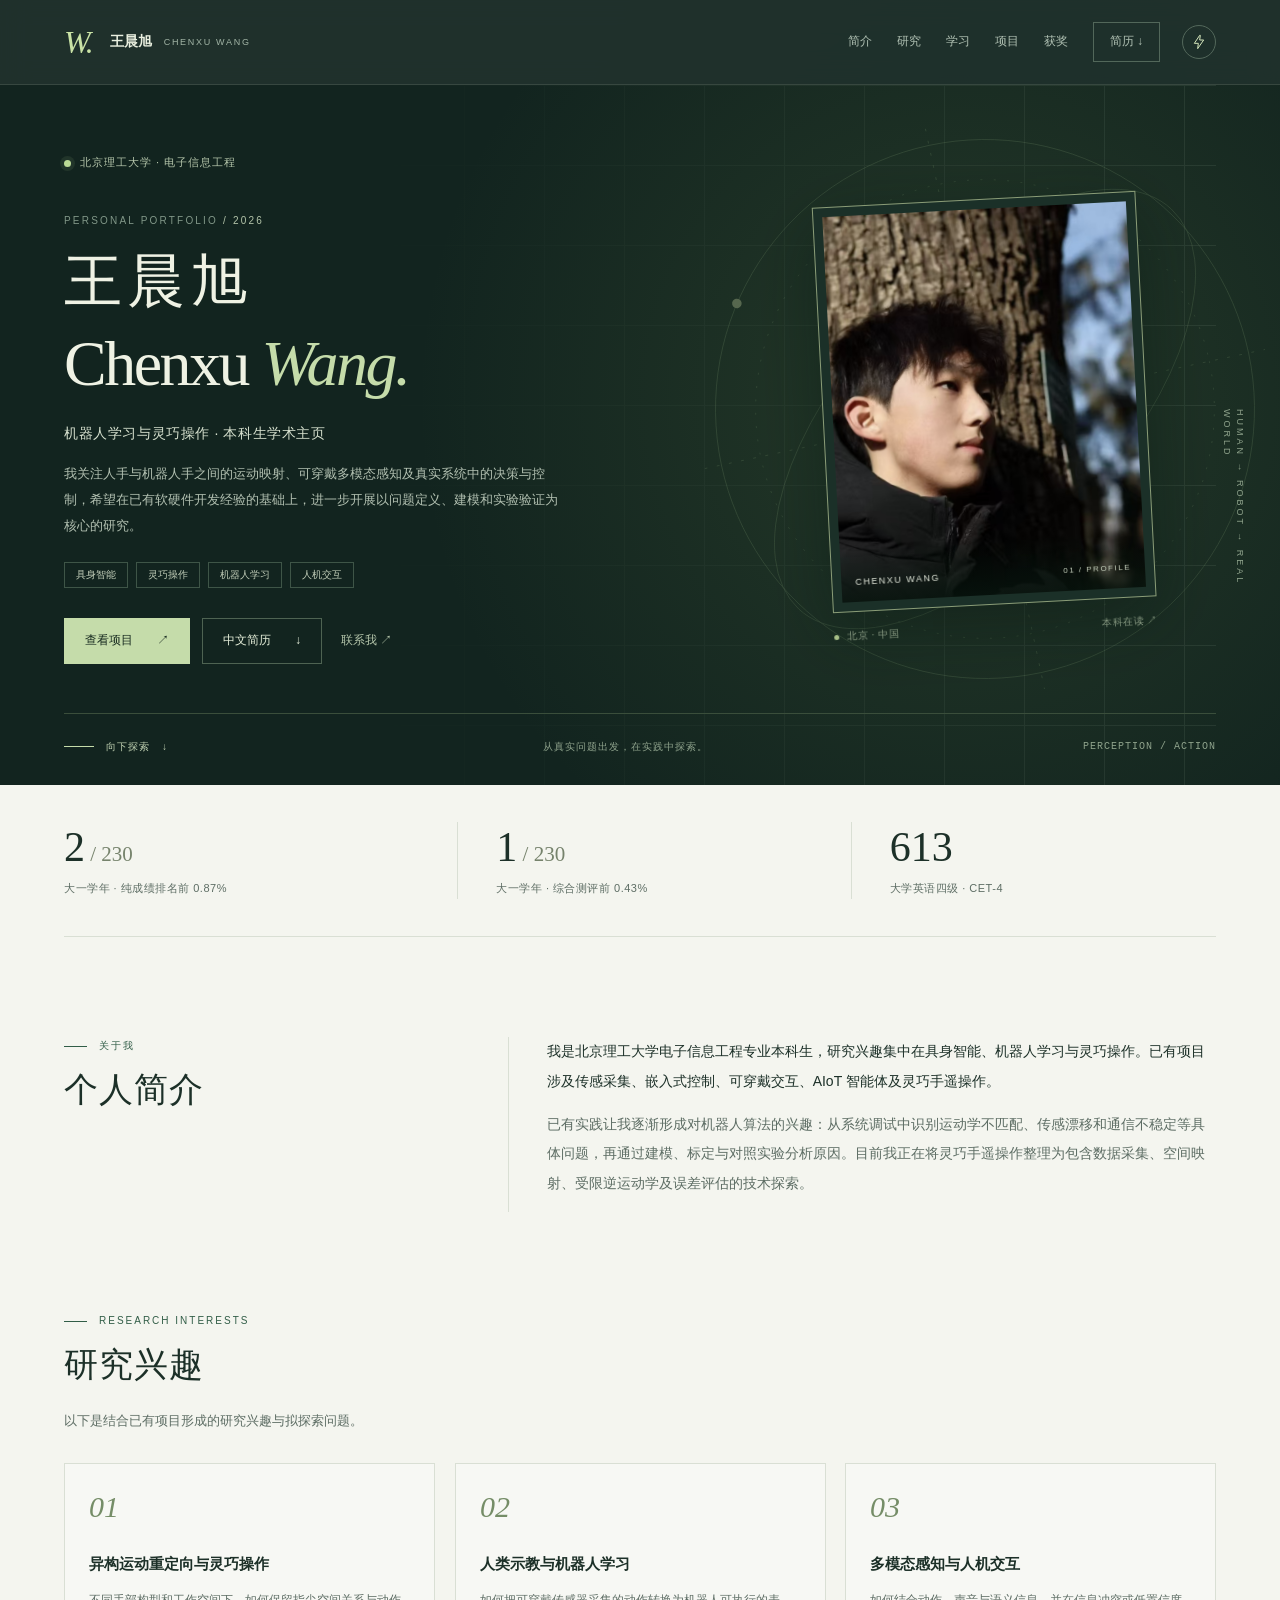
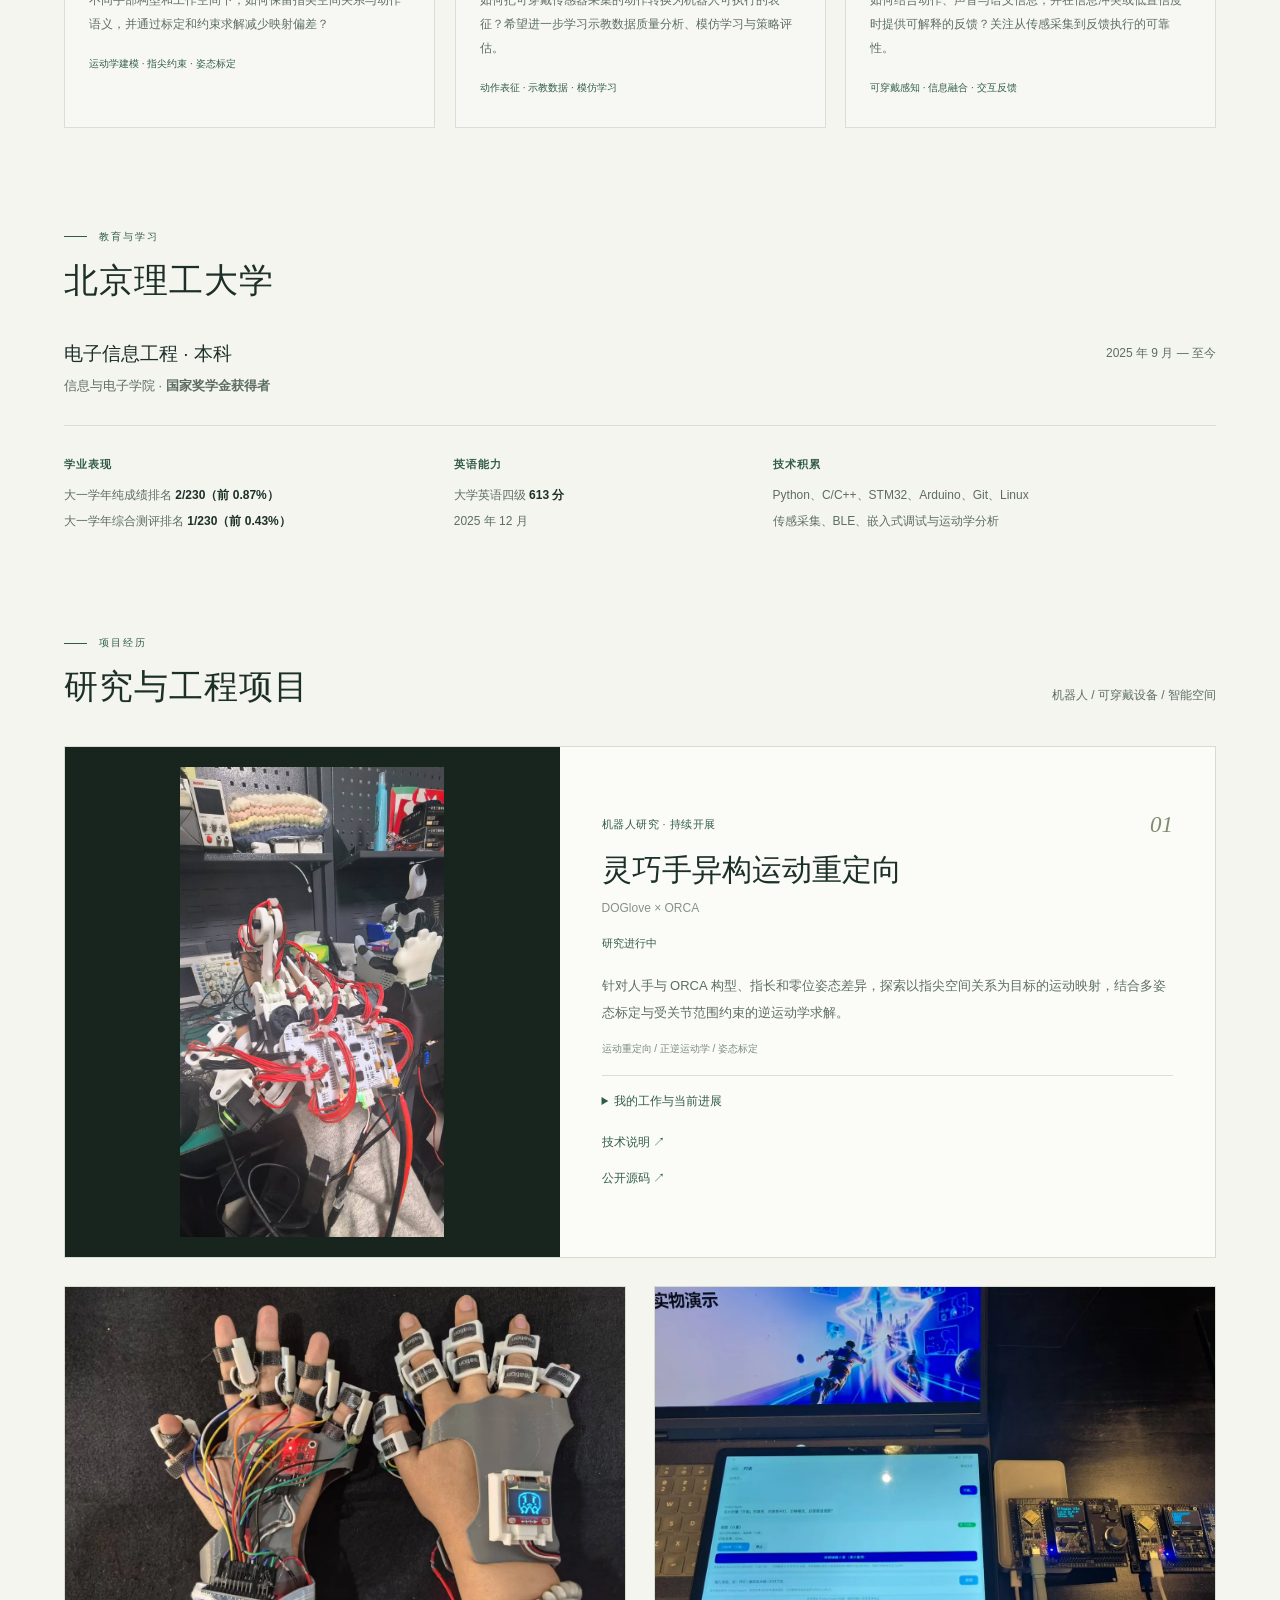
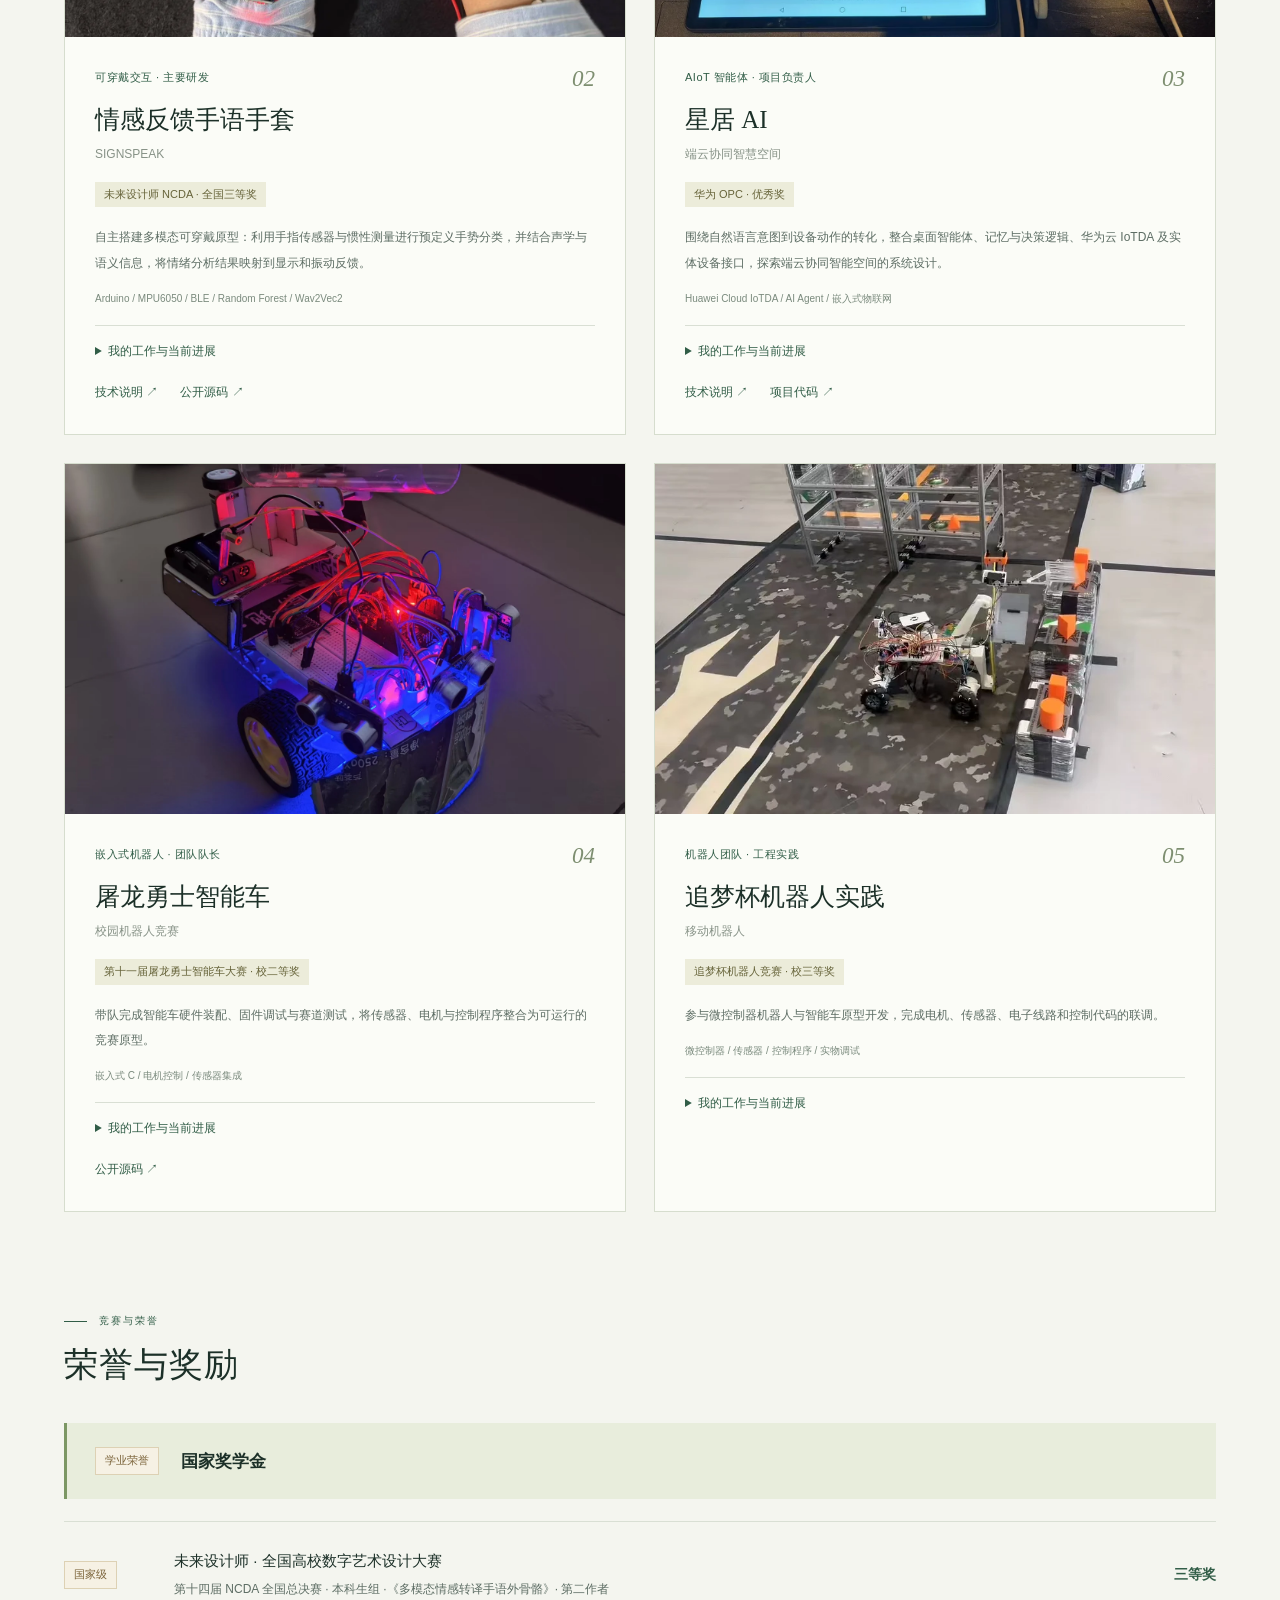
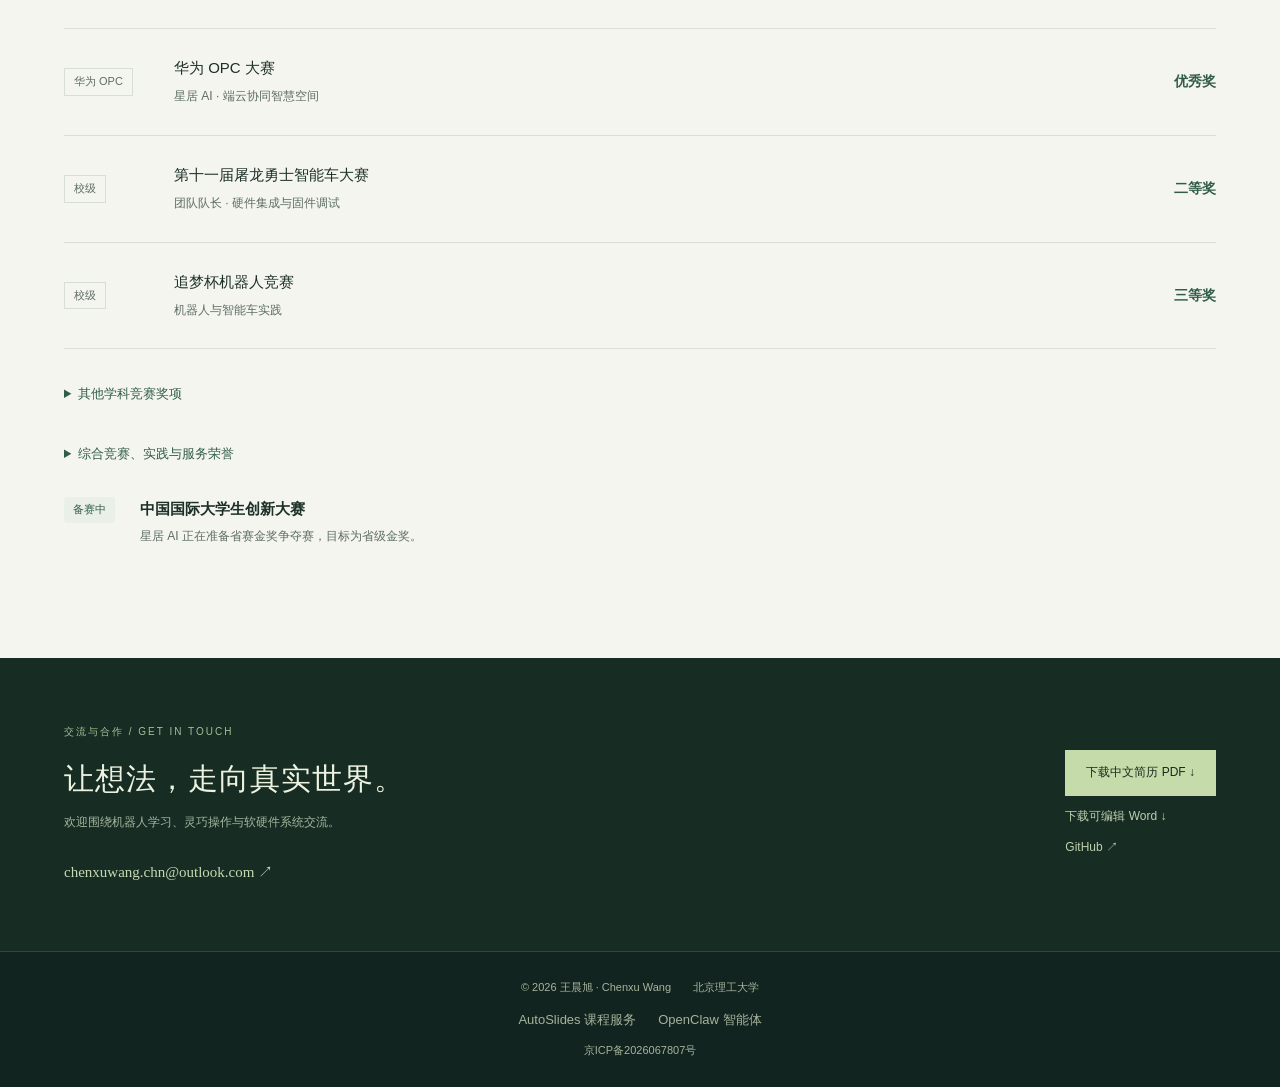
==== commit 344c5bf9: "feat: redesign homepage with accessible scroll and pointer motion" ====
--- a/index.html
+++ b/index.html
@@ -4,25 +4,27 @@
   <meta charset="utf-8"><meta name="viewport" content="width=device-width, initial-scale=1">
   <title>王晨旭 | 机器人与具身智能</title>
   <meta name="description" content="王晨旭，北京理工大学电子信息工程本科生。关注具身智能、灵巧操作与机器人学习。项目经历、学习情况与中文简历。">
-  <meta name="theme-color" content="#f7f8f5"><link rel="canonical" href="https://lucianwang.com/">
-  <link rel="stylesheet" href="assets/style.css"><link rel="icon" type="image/svg+xml" href="favicon.svg">
+  <meta name="theme-color" content="#12241f"><link rel="canonical" href="https://lucianwang.com/">
+  <link rel="stylesheet" href="assets/style.css"><link rel="stylesheet" href="assets/motion.css"><script src="assets/motion.js" defer></script><link rel="icon" type="image/svg+xml" href="favicon.svg">
   <meta property="og:type" content="website"><meta property="og:locale" content="zh_CN">
   <meta property="og:title" content="王晨旭 | 机器人与具身智能">
   <meta property="og:description" content="北京理工大学电子信息工程本科生 · 项目经历与中文简历">
   <meta property="og:image" content="https://lucianwang.com/assets/dexterity.jpg">
 </head>
-<body>
+<body class="homepage">
+<div class="reading-progress" aria-hidden="true"></div>
 <a class="skip-link" href="#main">跳转到正文</a>
-<header><div class="container navigation"><a class="brand" href="#top">王晨旭 <span>CHENXU WANG</span></a>
-<nav aria-label="主导航"><a href="#about">简介</a><a href="#research">研究</a><a href="#education">学习</a><a href="#projects">项目</a><a href="#honors">获奖</a><a class="nav-cv" href="Chenxu_Wang_Academic_CV.pdf" download="王晨旭_中文简历.pdf">简历 ↓</a></nav></div></header>
-<main id="main"><div id="top" class="container">
+<header class="site-header"><div class="container navigation"><a class="brand" href="#top"><span class="brand-symbol" aria-hidden="true">W.</span>王晨旭 <span>CHENXU WANG</span></a>
+<nav aria-label="主导航"><a href="#about">简介</a><a href="#research">研究</a><a href="#education">学习</a><a href="#projects">项目</a><a href="#honors">获奖</a><a class="nav-cv" href="Chenxu_Wang_Academic_CV.pdf" download="王晨旭_中文简历.pdf">简历 ↓</a></nav><button class="motion-toggle" type="button" aria-label="关闭页面动效" aria-pressed="true" title="开关页面动效" hidden><svg viewBox="0 0 24 24" fill="none" stroke="currentColor" stroke-width="1.5" aria-hidden="true"><path d="m13 2-8 12h6l-1 8 9-13h-6l1-7Z"/></svg></button></div></header>
+<main id="main" tabindex="-1"><div id="top" class="container">
 <section class="hero" aria-labelledby="name"><div class="hero-copy"><p class="eyebrow"><span class="status-dot"></span>北京理工大学 · 电子信息工程</p>
-<h1 id="name">王晨旭<span>Chenxu Wang</span></h1>
+<p class="hero-index">PERSONAL PORTFOLIO <span> / 2026</span></p>
+<h1 id="name">王晨旭<span>Chenxu <em>Wang.</em></span></h1>
 <p class="hero-title">机器人学习与灵巧操作 · 本科生学术主页</p>
 <p class="intro">我关注人手与机器人手之间的运动映射、可穿戴多模态感知及真实系统中的决策与控制，希望在已有软硬件开发经验的基础上，进一步开展以问题定义、建模和实验验证为核心的研究。</p>
 <div class="interest-tags"><span>具身智能</span><span>灵巧操作</span><span>机器人学习</span><span>人机交互</span></div>
 <div class="hero-actions"><a class="button primary" href="#projects">查看项目 <span>↗</span></a><a class="button" href="Chenxu_Wang_Academic_CV.pdf" download="王晨旭_中文简历.pdf">中文简历 <span>↓</span></a><a class="email-link" href="mailto:chenxuwang.chn@outlook.com">联系我 ↗</a></div>
-</div><figure class="portrait"><img src="assets/profile-photo.jpg" alt="王晨旭在树旁的个人照片" width="1440" height="960" fetchpriority="high"><figcaption><span>北京 · 中国</span><span>本科在读</span></figcaption></figure></section>
+</div><div class="hero-visual"><div class="orbit-art" aria-hidden="true"><svg viewBox="0 0 600 600" fill="none"><circle cx="300" cy="300" r="282"/><circle cx="300" cy="300" r="240" stroke-dasharray="2 12"/><ellipse cx="300" cy="300" rx="286" ry="140" transform="rotate(-35 300 300)"/><path d="M0 300h600M300 0v600" stroke-dasharray="3 10"/><circle class="orbit-point" cx="69" cy="138" r="5"/></svg></div><figure class="portrait"><div class="portrait-frame"><img src="assets/profile-photo.jpg" alt="王晨旭在树旁的个人照片" width="1440" height="960" fetchpriority="high"><span class="portrait-label">CHENXU WANG <span>01 / PROFILE</span></span></div><figcaption><span><i aria-hidden="true"></i> 北京 · 中国</span><span>本科在读 ↗</span></figcaption></figure><span class="visual-caption" aria-hidden="true">HUMAN → ROBOT → REAL WORLD</span></div><div class="hero-bottom"><a class="scroll-cue" href="#about"><span class="scroll-line" aria-hidden="true"></span>向下探索 <span aria-hidden="true">↓</span></a><span>从真实问题出发，在实践中探索。</span><span class="hero-coordinates" aria-hidden="true">PERCEPTION / ACTION</span></div></section>
 <section class="academic-strip" aria-label="大一学年学习成绩"><div><strong>2<span> / 230</span></strong><p>大一学年 · 纯成绩排名前 0.87%</p></div><div><strong>1<span> / 230</span></strong><p>大一学年 · 综合测评前 0.43%</p></div><div><strong>613</strong><p>大学英语四级 · CET-4</p></div></section>
 <section class="section about-section" id="about"><div class="section-heading"><p class="eyebrow">关于我</p><h2>个人简介</h2></div><div class="about-copy"><p>我是北京理工大学电子信息工程专业本科生，研究兴趣集中在具身智能、机器人学习与灵巧操作。已有项目涉及传感采集、嵌入式控制、可穿戴交互、AIoT 智能体及灵巧手遥操作。</p><p>已有实践让我逐渐形成对机器人算法的兴趣：从系统调试中识别运动学不匹配、传感漂移和通信不稳定等具体问题，再通过建模、标定与对照实验分析原因。目前我正在将灵巧手遥操作整理为包含数据采集、空间映射、受限逆运动学及误差评估的技术探索。</p></div></section>
 <section class="section" id="research"><div class="section-heading"><p class="eyebrow">Research interests</p><h2>研究兴趣</h2></div><p class="research-intro">以下是结合已有项目形成的研究兴趣与拟探索问题。</p><div class="research-grid">
@@ -94,6 +96,7 @@
 <li><span>北京理工大学本科生军训</span><strong>优秀学员</strong></li>
 </ul></details><div class="competition-progress"><span class="progress-label">备赛中</span><div><h3>中国国际大学生创新大赛</h3><p>星居 AI 正在准备省赛金奖争夺赛，目标为省级金奖。</p></div></div>
 </section>
-<section class="contact-section"><div><p class="eyebrow">交流与合作</p><h2>科研交流与联系方式</h2><a class="contact-email" href="mailto:chenxuwang.chn@outlook.com">chenxuwang.chn@outlook.com ↗</a></div><div class="download-links"><a class="button primary" href="Chenxu_Wang_Academic_CV.pdf" download="王晨旭_中文简历.pdf">下载中文简历 PDF ↓</a><a class="text-link" href="Chenxu_Wang_Academic_CV.docx" download="王晨旭_中文简历.docx">下载可编辑 Word ↓</a><a class="text-link" href="https://github.com/LucianWangChn" target="_blank" rel="noopener noreferrer">GitHub ↗</a></div></section>
+<section class="contact-section" id="contact"><div><p class="eyebrow">交流与合作 / GET IN TOUCH</p><h2>让想法，走向真实世界。</h2><p class="contact-intro">欢迎围绕机器人学习、灵巧操作与软硬件系统交流。</p><a class="contact-email" href="mailto:chenxuwang.chn@outlook.com">chenxuwang.chn@outlook.com ↗</a></div><div class="download-links"><a class="button primary" href="Chenxu_Wang_Academic_CV.pdf" download="王晨旭_中文简历.pdf">下载中文简历 PDF ↓</a><a class="text-link" href="Chenxu_Wang_Academic_CV.docx" download="王晨旭_中文简历.docx">下载可编辑 Word ↓</a><a class="text-link" href="https://github.com/LucianWangChn" target="_blank" rel="noopener noreferrer">GitHub ↗</a></div></section>
 </div></main><footer><div class="container"><div class="site-credit"><span>© 2026 王晨旭 · Chenxu Wang</span><span>北京理工大学</span></div><nav class="service-links" aria-label="服务器服务"><a href="/slides/">AutoSlides 课程服务</a><a href="/agent/">OpenClaw 智能体</a></nav><a class="icp-link" href="https://beian.miit.gov.cn/" target="_blank" rel="noopener noreferrer">京ICP备2026067807号</a></div></footer>
+<a class="back-top" href="#top" aria-label="返回页面顶部" hidden>↑</a>
 </body></html>
--- a/assets/motion.css
+++ b/assets/motion.css
@@ -0,0 +1,260 @@
+/* Homepage-only visual layer. Technical notes keep their original stylesheet. */
+.homepage {
+  --bg: #f4f5ef;
+  --ink: #1c3028;
+  --muted: #5d6d64;
+  --green: #315d47;
+  --line: #d9dfd4;
+  --chapter-color: #315d47;
+  --chapter-glow: 123, 151, 110;
+  background: var(--bg);
+  overflow-x: clip;
+}
+.homepage::before {
+  content: ""; position: fixed; inset: 0; pointer-events: none; z-index: -1;
+  background: radial-gradient(650px circle at var(--ambient-x, 80%) var(--ambient-y, 30%), rgba(var(--chapter-glow), .085), transparent 75%);
+}
+.homepage .container { max-width: 1280px; padding-inline: 64px; }
+.homepage [hidden] { display: none !important; }
+.homepage a:focus-visible, .homepage button:focus-visible, .homepage summary:focus-visible { outline: 2px solid #7b986a; outline-offset: 6px; }
+.homepage .site-header {
+  background: rgba(18, 36, 31, .94); border-color: rgba(225, 237, 208, .12);
+  color: #e9efdf; transition: background .35s, border-color .35s;
+}
+.homepage .navigation { height: 84px; gap: 22px; }
+.homepage .brand { color: inherit; display: flex; align-items: center; gap: 12px; font-size: 14px; }
+.homepage .brand > span { color: #a2b5a5; margin-left: 0; font-size: 9px; letter-spacing: 1.7px; }
+.homepage .brand .brand-symbol { color: #c9e2a5; font: italic 32px/1 Georgia, serif; letter-spacing: -2px; margin-right: 6px; }
+.homepage .site-header nav { gap: 25px; margin-left: auto; }
+.homepage .site-header nav a { color: #b0c1b3; font-size: 12px; position: relative; padding-block: 12px; }
+.homepage .site-header nav a:hover, .homepage .site-header nav a[aria-current] { color: #e1f2c8; }
+.homepage .site-header nav a[aria-current]::after { content: ""; height: 3px; width: 14px; border-radius: 3px; background: currentColor; position: absolute; bottom: 2px; left: calc(50% - 7px); }
+.homepage .site-header .nav-cv { border-color: #52675a; border-radius: 0; padding: 8px 16px; }
+.homepage .site-header.is-light { background: rgba(244, 245, 239, .94); color: var(--ink); border-color: var(--line); }
+.homepage .site-header.is-light .brand .brand-symbol { color: var(--green); }
+.homepage .site-header.is-light nav a, .homepage .site-header.is-light .brand > span { color: var(--muted); }
+.homepage .site-header.is-light nav a:hover, .homepage .site-header.is-light nav a[aria-current] { color: var(--chapter-color); }
+.motion-toggle { background: transparent; border: 1px solid #52675a; width: 34px; height: 34px; flex-shrink: 0; color: #d1e3b9; cursor: pointer; display: grid; place-items: center; border-radius: 50%; }
+.motion-toggle svg { width: 16px; height: 16px; }
+.motion-toggle[aria-pressed="false"] { opacity: .6; }
+.is-light .motion-toggle { color: var(--green); border-color: var(--line); }
+.reading-progress { position: fixed; top: 0; left: 0; height: 3px; width: 100%; background: #bdd695; transform: scaleX(0); transform-origin: left; z-index: 50; pointer-events: none; }
+.homepage .hero {
+  position: relative; isolation: isolate; display: grid; grid-template-columns: 1.15fr .85fr;
+  column-gap: 64px; row-gap: 40px; padding: 64px 0 25px; color: #eff2e4; min-height: 700px;
+}
+.homepage .hero::before {
+  content: ""; position: absolute; top: 0; bottom: 0; left: calc(50% - 50vw); width: 100vw; z-index: -2;
+  background: radial-gradient(800px circle at var(--hero-x, 75%) var(--hero-y, 45%), rgba(113, 141, 77, .2), transparent 68%), #12241f;
+}
+.homepage .hero::after {
+  content: ""; position: absolute; inset: 0; pointer-events: none; z-index: -1; opacity: .15;
+  background-image: linear-gradient(#829785 1px, transparent 1px), linear-gradient(90deg, #829785 1px, transparent 1px);
+  background-size: 80px 80px; mask-image: linear-gradient(90deg, transparent 25%, #000);
+}
+.homepage .hero .eyebrow { color: #b4c5aa; font-size: 11px; font-weight: 400; letter-spacing: 1px; margin-bottom: 40px; }
+.homepage .status-dot { background: #bbdb96; box-shadow: 0 0 0 4px rgba(187, 219, 150, .09); }
+.hero-index { color: #819788; font: 10px/1.6 "Segoe UI", sans-serif; letter-spacing: 2.2px; margin: 0 0 17px; }
+.hero-index span { color: #b4c5aa; }
+.homepage .hero h1 { font: 500 clamp(43px, 4.5vw, 60px)/1.25 var(--serif); letter-spacing: 5px; margin-bottom: 22px; }
+.homepage .hero h1 > span { font: 400 clamp(40px, 5vw, 66px)/1.12 Georgia, serif; letter-spacing: -2.5px; color: #eff2e4; margin-top: 10px; white-space: nowrap; }
+.homepage .hero h1 em { color: #c5dcaa; font-weight: 400; }
+.homepage .hero-title { font-size: 14px; font-weight: 400; color: #d7e1cf; margin-bottom: 17px; letter-spacing: .6px; }
+.homepage .intro { color: #b2c0b1; font-size: 13px; line-height: 2; max-width: 505px; }
+.homepage .interest-tags { margin: 23px 0 30px; gap: 8px; }
+.homepage .interest-tags span { color: #c2ceb9; background: transparent; border: 1px solid #3e5547; border-radius: 0; font-size: 10px; padding: 3px 11px; }
+.homepage .button { min-height: 46px; border-radius: 0; padding-inline: 20px; transition: background .2s, color .2s, border-color .2s; }
+.homepage .hero .button { border-color: #4e6352; color: #e6efda; font-size: 12px; }
+.homepage .hero .button:hover { background: #2d4436; }
+.homepage .hero .primary { background: #c5dcaa; color: #182b20; border-color: #c5dcaa; }
+.homepage .hero .primary:hover { background: #d9ebc4; }
+.homepage .hero .email-link { color: #b4c5aa; font-size: 12px; }
+.hero-visual { position: relative; min-width: 0; display: grid; place-items: center; padding: 20px 10px 0; }
+.orbit-art { position: absolute; width: 124%; aspect-ratio: 1; top: 50%; left: 50%; transform: translate(-50%, -50%); pointer-events: none; overflow: hidden; }
+.orbit-art svg { width: 100%; stroke: #78936d; stroke-width: .7px; opacity: .32; transform: rotate(var(--orbit-rotation, -12deg)); }
+.orbit-art .orbit-point { fill: #cfdea8; stroke: none; }
+.homepage .portrait { position: relative; width: 100%; max-width: 324px; transform: translate3d(var(--portrait-x, 0px), var(--portrait-y, 0px), 0) rotate(-3deg); }
+.portrait-frame { position: relative; border: 1px solid #8a9c77; padding: 9px; background: #1b3028; box-shadow: 0 20px 65px #06130e66; }
+.homepage .portrait img { width: 100%; height: 386px; object-position: 29% center; object-fit: cover; border-radius: 0; filter: saturate(.72); }
+.portrait-label { position: absolute; bottom: 9px; left: 9px; right: 9px; padding: 30px 14px 13px; background: linear-gradient(transparent, #07140dd4); color: #e4e9dc; font: 9px/1.5 "Segoe UI", sans-serif; letter-spacing: 1.5px; display: flex; justify-content: space-between; gap: 8px; }
+.portrait-label > span { font-size: 8px; color: #c4cebb; }
+.homepage .portrait figcaption { font-size: 10px; color: #a0b297; padding-top: 15px; letter-spacing: .5px; }
+.homepage .portrait figcaption i { display: inline-block; width: 5px; height: 5px; border-radius: 50%; background: #b9d294; margin-right: 5px; }
+.visual-caption { position: absolute; right: -30px; top: 50%; writing-mode: vertical-rl; color: #8fa38c; font: 9px/1.5 "Segoe UI", sans-serif; letter-spacing: 3px; }
+.hero-bottom { grid-column: 1 / -1; display: flex; align-items: center; justify-content: space-between; border-top: 1px solid #3a4e3b; padding-top: 24px; color: #8fa38c; font-size: 10px; letter-spacing: 1px; }
+.scroll-cue { color: #c2d3b3; display: flex; align-items: center; gap: 12px; }
+.scroll-cue:hover { color: #eff2e4; }
+.scroll-line { width: 30px; height: 1px; background: #c5dcaa; }
+.hero-coordinates { font: 10px/1.6 monospace; }
+.homepage .academic-strip { padding: 37px 0; gap: 28px; border-top: 0; }
+.homepage .academic-strip strong { font: 400 42px/1.2 Georgia, serif; color: var(--ink); }
+.homepage .academic-strip strong span { font-size: 21px; color: #76836c; }
+.homepage .academic-strip p { font-size: 11px; }
+.homepage .section { padding-top: 100px; scroll-margin-top: 105px; position: relative; }
+.homepage .section-heading { margin-bottom: 34px; }
+.homepage .section-heading .eyebrow { font: 10px/1.8 var(--sans); letter-spacing: 2px; color: var(--chapter-color); text-transform: uppercase; display: flex; align-items: center; gap: 12px; }
+.homepage .section-heading .eyebrow::before { content: ""; width: 23px; height: 1px; background: currentColor; }
+.homepage h2 { font-size: 34px; font-weight: 500; letter-spacing: 1px; }
+.homepage .about-section { grid-template-columns: 32% 1fr; gap: 75px; }
+.homepage .about-copy { border-left: 1px solid var(--line); padding-left: 38px; }
+.homepage .about-copy p { font-size: 14px; line-height: 2.1; }
+.homepage .about-copy p:first-child { color: var(--ink); }
+.homepage .research-intro { margin-top: -14px; margin-bottom: 30px; }
+.homepage .research-grid { gap: 20px; }
+.homepage .research-grid article { position: relative; isolation: isolate; padding: 28px 24px; border: 1px solid #d9dfd4; background: #ffffff55; min-width: 0; transform: perspective(900px) rotateX(var(--tilt-x, 0deg)) rotateY(var(--tilt-y, 0deg)); }
+.homepage .research-grid article::before { content: "0" counter(research); font: italic 30px/1 Georgia, serif; color: #758d67; display: block; margin-bottom: 30px; }
+.homepage .research-grid { counter-reset: research; }
+.homepage .research-grid article { counter-increment: research; }
+.homepage .research-grid article::after { content: ""; position: absolute; inset: 0; z-index: -1; pointer-events: none; background: radial-gradient(260px circle at var(--spot-x, 50%) var(--spot-y, 50%), rgba(175, 199, 137, .24), transparent 75%); opacity: var(--spot-opacity, 0); transition: opacity .3s; }
+.homepage .research-grid h3 { font-size: 15px; }
+.homepage .research-grid p { font-size: 12px; line-height: 2; }
+.homepage .research-grid span { font-size: 10px; }
+.homepage .education-line { padding-bottom: 28px; }
+.homepage .education-line h3 { font-size: 19px; font-weight: 500; }
+.homepage .study-grid { gap: 35px; padding-top: 30px; }
+.homepage .study-grid h3 { font-size: 11px; letter-spacing: 1px; color: var(--green); }
+.homepage .study-grid p { font-size: 12px; line-height: 2.2; }
+.homepage .projects { gap: 28px; }
+.homepage .project { border-radius: 0; background: #fbfcf7; border-color: #d6ddce; position: relative; transition: border-color .3s, box-shadow .3s; }
+.homepage .project:hover { border-color: #98af87; box-shadow: 0 12px 36px #23351e0b; }
+.homepage .project-media { aspect-ratio: 16/10; background: #e7ebdf; }
+.homepage .project-media img { transition: transform .65s cubic-bezier(.2,.65,.3,1); }
+.homepage .project:hover .project-media img { transform: scale(1.035); }
+.homepage .project-body { padding: 30px; }
+.homepage .project h3 { font-weight: 500; font-size: 25px; }
+.homepage .project-number { font: italic 23px/1 Georgia, serif; color: #7d8e70; }
+.homepage .project:first-child { grid-template-columns: 43% 1fr; }
+.homepage .project:first-child .project-media { background: #18241e; position: relative; min-height: 510px; }
+.homepage .project:first-child .project-media img { height: 510px; object-fit: contain; padding: 20px; }
+.homepage .project:first-child .project-body { padding: 42px; }
+.homepage .project:first-child h3 { font-size: 30px; }
+.homepage .project:first-child .project-description { font-size: 13px; }
+.homepage .project:first-child .text-link { align-self: flex-start; }
+.homepage .award { background: #ececda; color: #666339; border-radius: 0; }
+.homepage .project-description { font-size: 12px; line-height: 2.1; }
+.homepage .tech { font-size: 10px; }
+.homepage details { border-color: var(--line); }
+.homepage summary { padding: 3px 0; min-height: 30px; }
+.homepage .text-link { color: var(--green); text-underline-offset: 5px; }
+.homepage .text-link:hover { text-decoration: underline; }
+.homepage .academic-honor { padding: 24px 28px; background: #e8eddc; border-left: 3px solid #7c9764; }
+.homepage .honor-row { padding: 27px 0; }
+.homepage .honor-row h3 { font-weight: 500; }
+.homepage .honor-level { border-radius: 0; }
+.homepage .contact-section { position: relative; isolation: isolate; color: #edf2e0; margin-top: 110px; padding: 65px 0; border-top: 0; scroll-margin-top: 84px; }
+.homepage .contact-section::before { content: ""; position: absolute; inset: 0; left: calc(50% - 50vw); width: 100vw; background: #172c23; z-index: -1; }
+.homepage .contact-section .eyebrow { color: #aabd98; font-size: 10px; font-weight: 400; letter-spacing: 2px; }
+.homepage .contact-section h2 { font-size: 30px; margin-bottom: 12px; }
+.contact-intro { font-size: 12px; color: #a5b69f; margin: 0 0 24px; }
+.homepage .contact-email { color: #c6d9b3; font: 15px/1.8 Georgia, serif; }
+.homepage .contact-section .primary { background: #c5dcaa; border-color: #c5dcaa; color: #182b20; font-size: 12px; }
+.homepage .contact-section .primary:hover { background: #dfedcc; }
+.homepage .contact-section .text-link { color: #c0d0b0; }
+.homepage footer { background: #12241f; border-color: #344735; color: #a6b39d; position: relative; }
+.homepage footer .container { padding-block: 26px; }
+.homepage .back-top { position: fixed; right: 24px; bottom: 24px; width: 42px; height: 42px; border: 1px solid #bcc9af; background: #f4f5efee; color: var(--green); display: grid; place-items: center; z-index: 15; font-size: 20px; backdrop-filter: blur(10px); }
+.homepage.motion-ready [data-reveal] { opacity: 0; transform: translateY(24px); transition: opacity .75s ease, transform .75s cubic-bezier(.2,.65,.3,1); transition-delay: var(--reveal-delay, 0ms); }
+.homepage.motion-ready [data-reveal].is-visible { opacity: 1; transform: none; }
+.homepage.motion-ready .research-grid article.is-visible { transform: perspective(900px) rotateX(var(--tilt-x, 0deg)) rotateY(var(--tilt-y, 0deg)); transition: opacity .75s ease; }
+.homepage.motion-paused [data-reveal] { opacity: 1; transform: none; }
+.homepage.motion-paused .portrait { transform: rotate(-3deg); }
+.homepage.motion-paused .research-grid article { transform: none; }
+.homepage.motion-paused *, .homepage.motion-paused *::before, .homepage.motion-paused *::after { transition: none !important; }
+html:has(.homepage.motion-paused) { scroll-behavior: auto; }
+@media (min-width: 1600px) { .homepage .container { max-width: 1410px; } .homepage .hero { padding-top: 82px; min-height: 770px; } .homepage .portrait { max-width: 365px; } .homepage .portrait img { height: 425px; } }
+@media (max-width: 1100px) {
+  .homepage .container { padding-inline: 38px; }
+  .homepage .brand > span:not(.brand-symbol) { display: none; }
+  .homepage .hero { gap: 34px; grid-template-columns: 1.15fr .85fr; min-height: 670px; }
+  .homepage .hero h1 > span { font-size: 50px; }
+  .homepage .portrait img { height: 345px; }
+  .orbit-art { width: 100%; }
+  .visual-caption { display: none; }
+  .homepage .about-section { gap: 35px; }
+  .homepage .research-grid article { padding: 24px 19px; }
+  .homepage .project:first-child .project-body { padding: 30px; }
+  .homepage .project:first-child h3 { font-size: 25px; }
+}
+@media (max-width: 760px) {
+  .homepage .container { padding-inline: 24px; }
+  .homepage .navigation { height: auto; min-height: 100px; flex-wrap: wrap; gap: 8px; padding-block: 13px; flex-direction: row; }
+  .homepage .brand { font-size: 13px; order: 0; }
+  .homepage .brand .brand-symbol { font-size: 28px; }
+  .motion-toggle { margin-left: auto; order: 1; width: 30px; height: 30px; }
+  .homepage .site-header nav { order: 2; width: 100%; justify-content: space-between; gap: 12px; margin: 0; }
+  .homepage .site-header nav a { font-size: 11px; padding-block: 5px; }
+  .homepage .site-header .nav-cv { padding: 4px 10px; }
+  .homepage .hero { grid-template-columns: minmax(0, 1fr); padding-top: 40px; gap: 25px; min-height: 0; }
+  .homepage .hero-copy { grid-column: auto; grid-row: auto; }
+  .homepage .hero .eyebrow { max-width: none; font-size: 10px; margin-bottom: 29px; }
+  .homepage .hero h1 { max-width: none; font-size: 43px; margin-bottom: 20px; }
+  .homepage .hero h1 > span { font-size: clamp(38px, 8vw, 54px); letter-spacing: -1.5px; }
+  .homepage .hero-title { font-size: 12px; }
+  .homepage .intro { font-size: 12px; max-width: none; }
+  .homepage .hero-actions { gap: 10px; }
+  .homepage .hero .button { padding-inline: 14px; gap: 18px; min-height: 43px; font-size: 11px; }
+  .homepage .hero .email-link { font-size: 11px; }
+  .hero-visual { padding: 20px 0 30px; max-width: 390px; width: 100%; justify-self: center; }
+  .homepage .portrait { max-width: 260px; margin: 0; grid-column: auto; grid-row: auto; }
+  .homepage .portrait img { height: 265px; }
+  .homepage .portrait figcaption { display: flex; }
+  .orbit-art { width: 90%; }
+  .hero-bottom { gap: 10px; grid-column: auto; padding-top: 20px; font-size: 9px; }
+  .hero-coordinates { display: none; }
+  .homepage .academic-strip { gap: 12px; padding: 28px 0; }
+  .homepage .academic-strip > div { padding-left: 16px; }
+  .homepage .academic-strip > div:first-child { padding-left: 0; }
+  .homepage .academic-strip strong { font-size: 29px; }
+  .homepage .academic-strip strong span { font-size: 13px; }
+  .homepage .academic-strip p { font-size: 9px; line-height: 1.8; letter-spacing: 0; }
+  .homepage .section { padding-top: 65px; scroll-margin-top: 118px; }
+  .homepage .section-heading { margin-bottom: 25px; }
+  .homepage h2 { font-size: 28px; }
+  .homepage .about-section { grid-template-columns: 1fr; gap: 0; }
+  .homepage .about-copy { padding-left: 0; border: 0; }
+  .homepage .about-copy p { font-size: 13px; }
+  .homepage .research-grid { grid-template-columns: 1fr; gap: 14px; }
+  .homepage .research-grid article { padding: 25px; }
+  .homepage .research-grid article::before { font-size: 24px; margin-bottom: 20px; }
+  .homepage .education-line { flex-direction: column; gap: 10px; }
+  .homepage .study-grid { grid-template-columns: 1fr 1fr; gap: 25px; }
+  .homepage .study-grid > div:last-child { grid-column: 1/-1; }
+  .homepage .study-grid p { font-size: 11px; }
+  .homepage .inline-heading { display: block; }
+  .homepage .section-note { margin-top: 14px; font-size: 11px; }
+  .homepage .projects { grid-template-columns: 1fr; gap: 22px; }
+  .homepage .project:first-child { display: block; }
+  .homepage .project:first-child .project-media { min-height: 0; height: 365px; }
+  .homepage .project:first-child .project-media img { height: 365px; padding: 16px; }
+  .homepage .project-body, .homepage .project:first-child .project-body { padding: 25px; }
+  .homepage .project h3, .homepage .project:first-child h3 { font-size: 23px; }
+  .homepage .academic-honor { padding: 21px 20px; gap: 15px; }
+  .homepage .honor-row { grid-template-columns: 65px minmax(0, 1fr) 44px; gap: 10px; padding: 22px 0; }
+  .homepage .honor-row h3 { font-size: 12px; }
+  .homepage .honor-row p { font-size: 10px; }
+  .homepage .honor-row > strong { font-size: 11px; }
+  .homepage .honor-level { font-size: 9px; padding: 3px 6px; }
+  .homepage .contact-section { margin-top: 65px; padding: 44px 0; flex-direction: column; align-items: flex-start; gap: 28px; }
+  .homepage .contact-section h2 { font-size: 25px; }
+  .homepage .contact-email { font-size: 13px; }
+  .homepage .contact-section .download-links { width: 100%; }
+  .homepage .back-top { right: 14px; bottom: 14px; width: 36px; height: 36px; }
+}
+@media (prefers-reduced-motion: reduce) {
+  .homepage [data-reveal] { opacity: 1 !important; transform: none !important; }
+  .homepage .portrait { transform: rotate(-3deg) !important; }
+  .homepage .research-grid article { transform: none !important; }
+  .homepage *, .homepage *::before, .homepage *::after { animation: none !important; transition: none !important; }
+}
+@media print {
+  .homepage { background: white; color: #182820; }
+  .homepage::before, .homepage .hero::before, .homepage .hero::after, .orbit-art, .visual-caption, .hero-bottom, .reading-progress, .back-top, .motion-toggle { display: none !important; }
+  .homepage .container { padding: 0; max-width: none; }
+  .homepage .hero { color: #182820; min-height: 0; padding: 0; grid-template-columns: 1fr 180px; gap: 20px; }
+  .homepage .hero h1, .homepage .hero h1 > span, .homepage .hero h1 em, .homepage .hero-title, .homepage .hero .eyebrow, .homepage .intro { color: #182820; }
+  .homepage .hero h1 > span { font-size: 32px; }
+  .homepage .portrait { transform: none; }
+  .homepage .portrait img { height: 190px; }
+  .homepage .section { padding-top: 30px; }
+  .homepage [data-reveal] { opacity: 1 !important; transform: none !important; }
+}
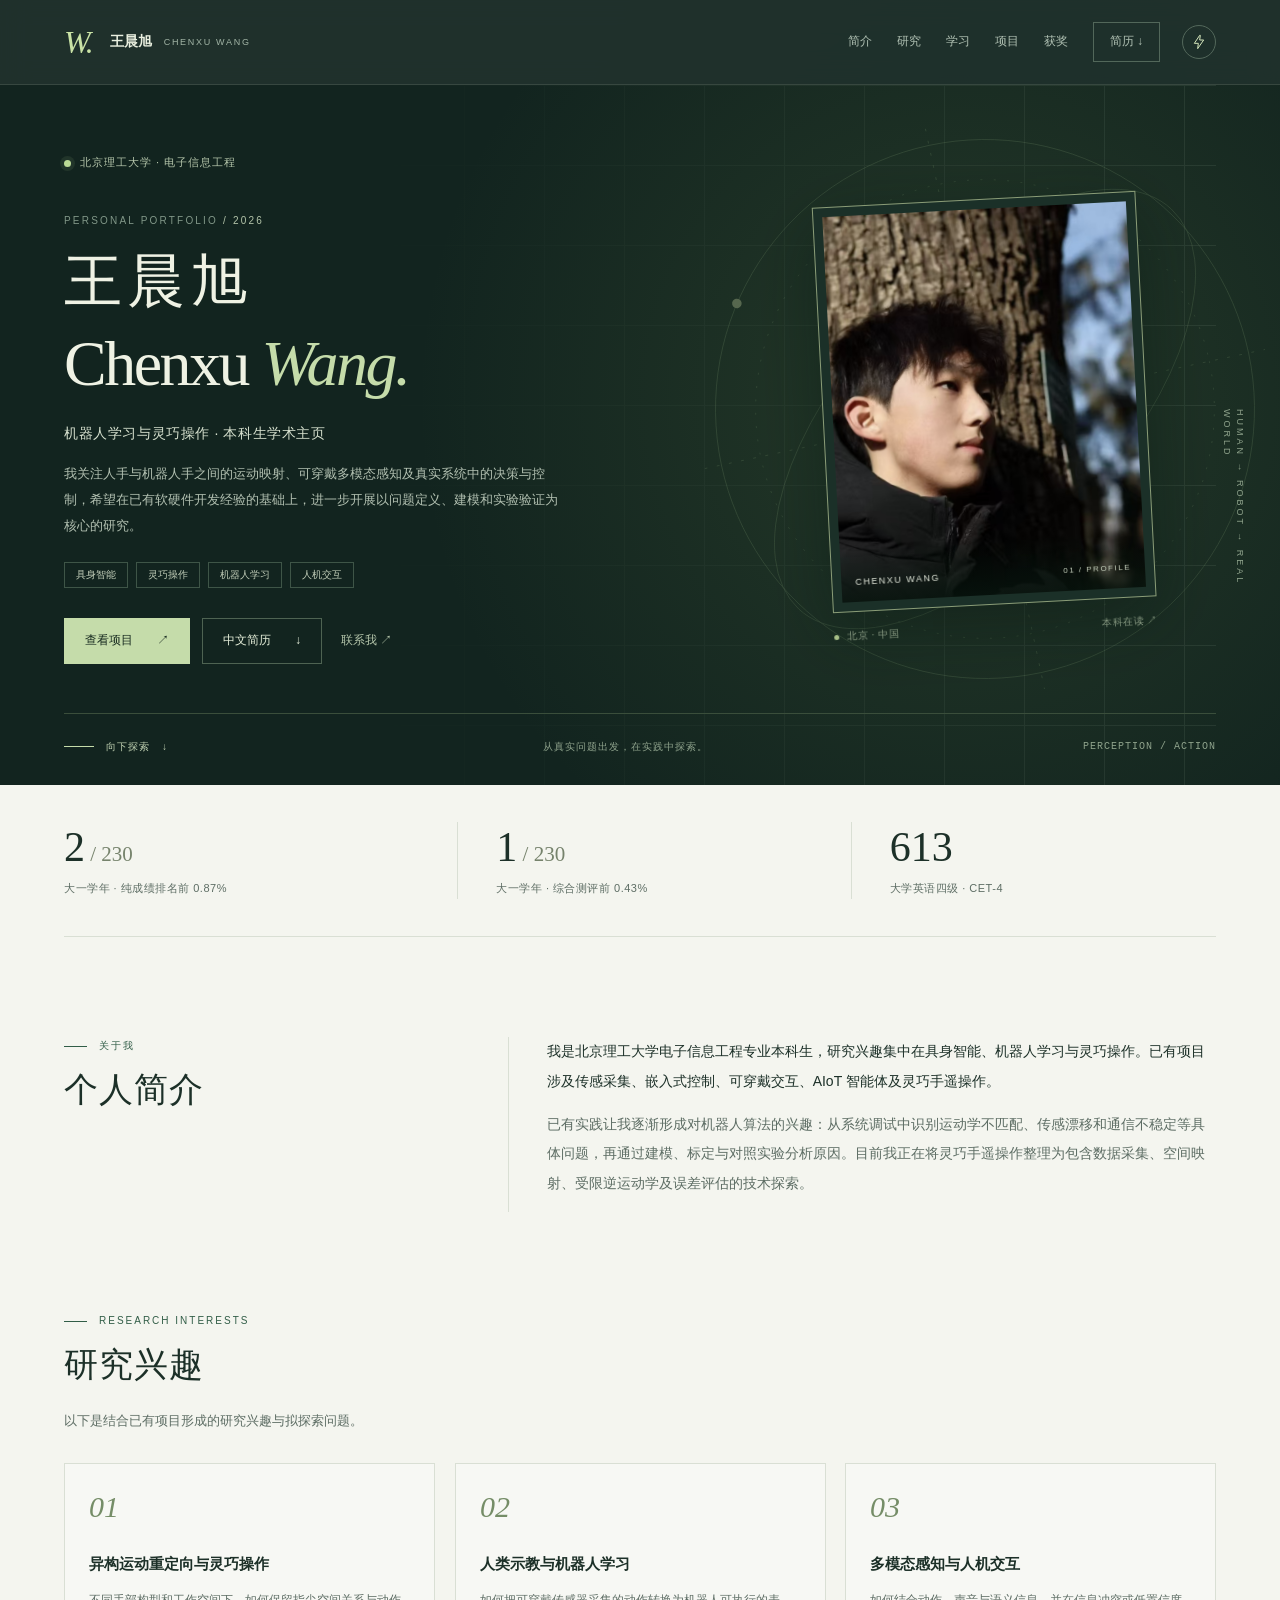
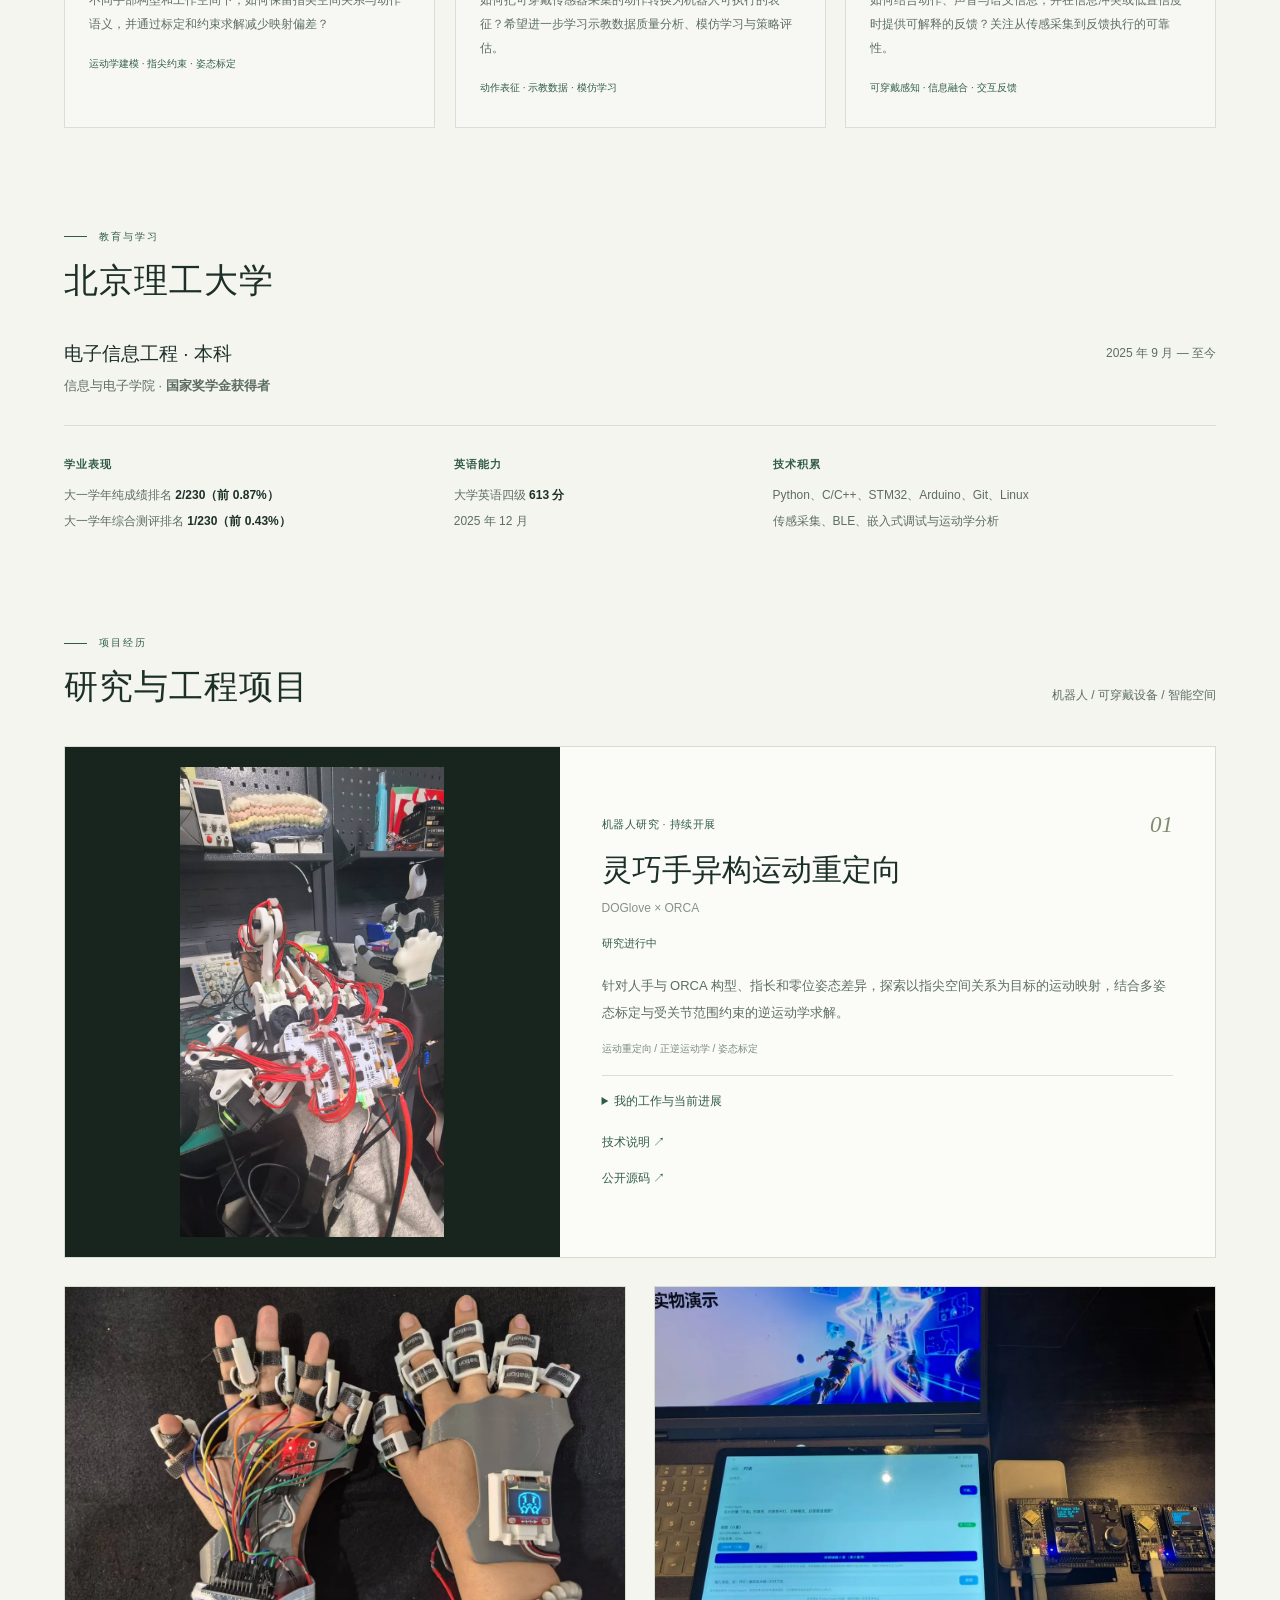
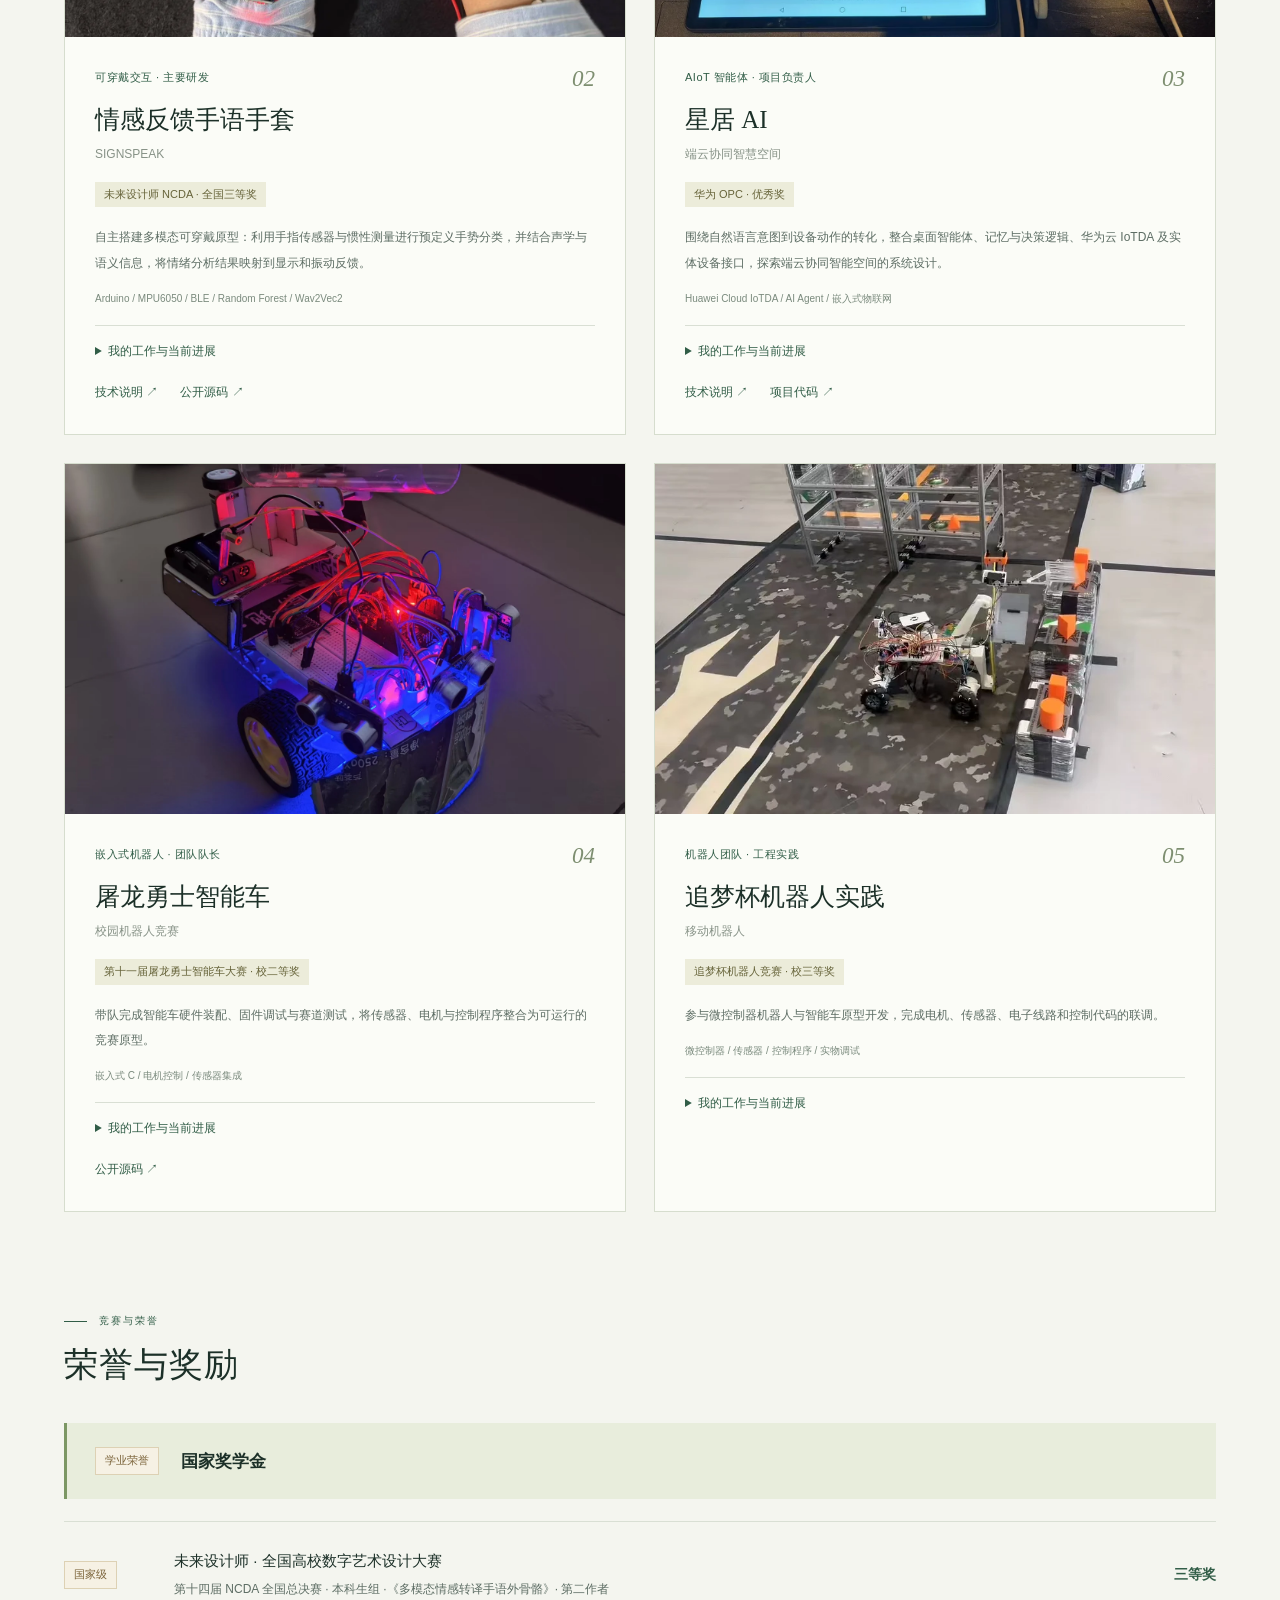
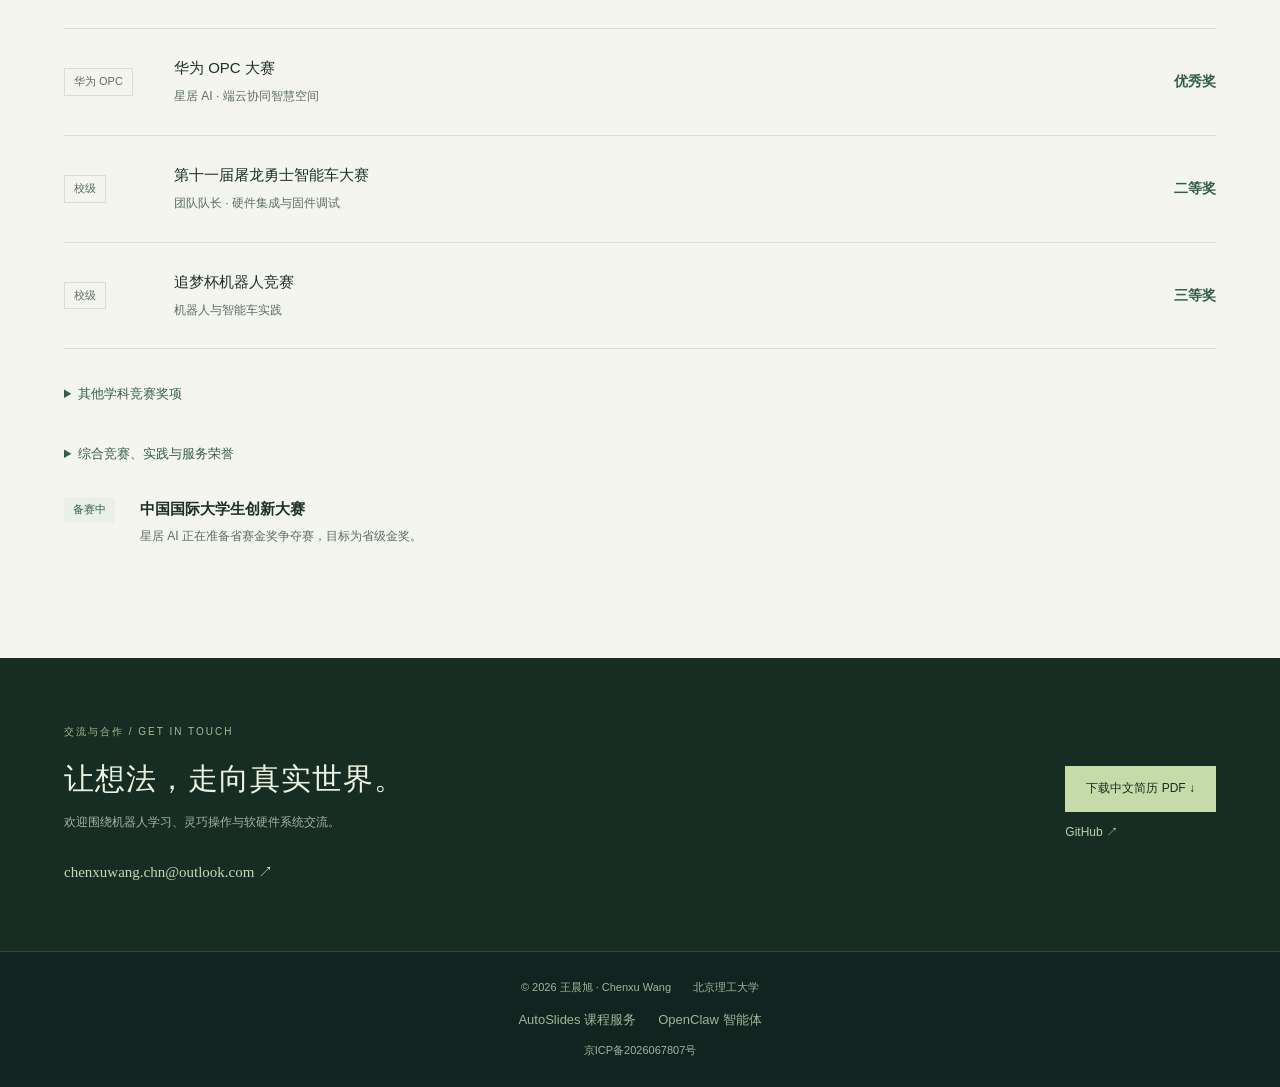
==== commit 16fb536b: "feat: publish selected resume PDF and refresh download links" ====
--- a/index.html
+++ b/index.html
@@ -15,7 +15,7 @@
 <div class="reading-progress" aria-hidden="true"></div>
 <a class="skip-link" href="#main">跳转到正文</a>
 <header class="site-header"><div class="container navigation"><a class="brand" href="#top"><span class="brand-symbol" aria-hidden="true">W.</span>王晨旭 <span>CHENXU WANG</span></a>
-<nav aria-label="主导航"><a href="#about">简介</a><a href="#research">研究</a><a href="#education">学习</a><a href="#projects">项目</a><a href="#honors">获奖</a><a class="nav-cv" href="Chenxu_Wang_Academic_CV.pdf" download="王晨旭_中文简历.pdf">简历 ↓</a></nav><button class="motion-toggle" type="button" aria-label="关闭页面动效" aria-pressed="true" title="开关页面动效" hidden><svg viewBox="0 0 24 24" fill="none" stroke="currentColor" stroke-width="1.5" aria-hidden="true"><path d="m13 2-8 12h6l-1 8 9-13h-6l1-7Z"/></svg></button></div></header>
+<nav aria-label="主导航"><a href="#about">简介</a><a href="#research">研究</a><a href="#education">学习</a><a href="#projects">项目</a><a href="#honors">获奖</a><a class="nav-cv" href="Chenxu_Wang_Academic_CV.pdf?v=20261014" download="王晨旭简历_北京理工大学.pdf">简历 ↓</a></nav><button class="motion-toggle" type="button" aria-label="关闭页面动效" aria-pressed="true" title="开关页面动效" hidden><svg viewBox="0 0 24 24" fill="none" stroke="currentColor" stroke-width="1.5" aria-hidden="true"><path d="m13 2-8 12h6l-1 8 9-13h-6l1-7Z"/></svg></button></div></header>
 <main id="main" tabindex="-1"><div id="top" class="container">
 <section class="hero" aria-labelledby="name"><div class="hero-copy"><p class="eyebrow"><span class="status-dot"></span>北京理工大学 · 电子信息工程</p>
 <p class="hero-index">PERSONAL PORTFOLIO <span> / 2026</span></p>
@@ -23,7 +23,7 @@
 <p class="hero-title">机器人学习与灵巧操作 · 本科生学术主页</p>
 <p class="intro">我关注人手与机器人手之间的运动映射、可穿戴多模态感知及真实系统中的决策与控制，希望在已有软硬件开发经验的基础上，进一步开展以问题定义、建模和实验验证为核心的研究。</p>
 <div class="interest-tags"><span>具身智能</span><span>灵巧操作</span><span>机器人学习</span><span>人机交互</span></div>
-<div class="hero-actions"><a class="button primary" href="#projects">查看项目 <span>↗</span></a><a class="button" href="Chenxu_Wang_Academic_CV.pdf" download="王晨旭_中文简历.pdf">中文简历 <span>↓</span></a><a class="email-link" href="mailto:chenxuwang.chn@outlook.com">联系我 ↗</a></div>
+<div class="hero-actions"><a class="button primary" href="#projects">查看项目 <span>↗</span></a><a class="button" href="Chenxu_Wang_Academic_CV.pdf?v=20261014" download="王晨旭简历_北京理工大学.pdf">中文简历 <span>↓</span></a><a class="email-link" href="mailto:chenxuwang.chn@outlook.com">联系我 ↗</a></div>
 </div><div class="hero-visual"><div class="orbit-art" aria-hidden="true"><svg viewBox="0 0 600 600" fill="none"><circle cx="300" cy="300" r="282"/><circle cx="300" cy="300" r="240" stroke-dasharray="2 12"/><ellipse cx="300" cy="300" rx="286" ry="140" transform="rotate(-35 300 300)"/><path d="M0 300h600M300 0v600" stroke-dasharray="3 10"/><circle class="orbit-point" cx="69" cy="138" r="5"/></svg></div><figure class="portrait"><div class="portrait-frame"><img src="assets/profile-photo.jpg" alt="王晨旭在树旁的个人照片" width="1440" height="960" fetchpriority="high"><span class="portrait-label">CHENXU WANG <span>01 / PROFILE</span></span></div><figcaption><span><i aria-hidden="true"></i> 北京 · 中国</span><span>本科在读 ↗</span></figcaption></figure><span class="visual-caption" aria-hidden="true">HUMAN → ROBOT → REAL WORLD</span></div><div class="hero-bottom"><a class="scroll-cue" href="#about"><span class="scroll-line" aria-hidden="true"></span>向下探索 <span aria-hidden="true">↓</span></a><span>从真实问题出发，在实践中探索。</span><span class="hero-coordinates" aria-hidden="true">PERCEPTION / ACTION</span></div></section>
 <section class="academic-strip" aria-label="大一学年学习成绩"><div><strong>2<span> / 230</span></strong><p>大一学年 · 纯成绩排名前 0.87%</p></div><div><strong>1<span> / 230</span></strong><p>大一学年 · 综合测评前 0.43%</p></div><div><strong>613</strong><p>大学英语四级 · CET-4</p></div></section>
 <section class="section about-section" id="about"><div class="section-heading"><p class="eyebrow">关于我</p><h2>个人简介</h2></div><div class="about-copy"><p>我是北京理工大学电子信息工程专业本科生，研究兴趣集中在具身智能、机器人学习与灵巧操作。已有项目涉及传感采集、嵌入式控制、可穿戴交互、AIoT 智能体及灵巧手遥操作。</p><p>已有实践让我逐渐形成对机器人算法的兴趣：从系统调试中识别运动学不匹配、传感漂移和通信不稳定等具体问题，再通过建模、标定与对照实验分析原因。目前我正在将灵巧手遥操作整理为包含数据采集、空间映射、受限逆运动学及误差评估的技术探索。</p></div></section>
@@ -96,7 +96,7 @@
 <li><span>北京理工大学本科生军训</span><strong>优秀学员</strong></li>
 </ul></details><div class="competition-progress"><span class="progress-label">备赛中</span><div><h3>中国国际大学生创新大赛</h3><p>星居 AI 正在准备省赛金奖争夺赛，目标为省级金奖。</p></div></div>
 </section>
-<section class="contact-section" id="contact"><div><p class="eyebrow">交流与合作 / GET IN TOUCH</p><h2>让想法，走向真实世界。</h2><p class="contact-intro">欢迎围绕机器人学习、灵巧操作与软硬件系统交流。</p><a class="contact-email" href="mailto:chenxuwang.chn@outlook.com">chenxuwang.chn@outlook.com ↗</a></div><div class="download-links"><a class="button primary" href="Chenxu_Wang_Academic_CV.pdf" download="王晨旭_中文简历.pdf">下载中文简历 PDF ↓</a><a class="text-link" href="Chenxu_Wang_Academic_CV.docx" download="王晨旭_中文简历.docx">下载可编辑 Word ↓</a><a class="text-link" href="https://github.com/LucianWangChn" target="_blank" rel="noopener noreferrer">GitHub ↗</a></div></section>
+<section class="contact-section" id="contact"><div><p class="eyebrow">交流与合作 / GET IN TOUCH</p><h2>让想法，走向真实世界。</h2><p class="contact-intro">欢迎围绕机器人学习、灵巧操作与软硬件系统交流。</p><a class="contact-email" href="mailto:chenxuwang.chn@outlook.com">chenxuwang.chn@outlook.com ↗</a></div><div class="download-links"><a class="button primary" href="Chenxu_Wang_Academic_CV.pdf?v=20261014" download="王晨旭简历_北京理工大学.pdf">下载中文简历 PDF ↓</a><a class="text-link" href="https://github.com/LucianWangChn" target="_blank" rel="noopener noreferrer">GitHub ↗</a></div></section>
 </div></main><footer><div class="container"><div class="site-credit"><span>© 2026 王晨旭 · Chenxu Wang</span><span>北京理工大学</span></div><nav class="service-links" aria-label="服务器服务"><a href="/slides/">AutoSlides 课程服务</a><a href="/agent/">OpenClaw 智能体</a></nav><a class="icp-link" href="https://beian.miit.gov.cn/" target="_blank" rel="noopener noreferrer">京ICP备2026067807号</a></div></footer>
 <a class="back-top" href="#top" aria-label="返回页面顶部" hidden>↑</a>
 </body></html>
